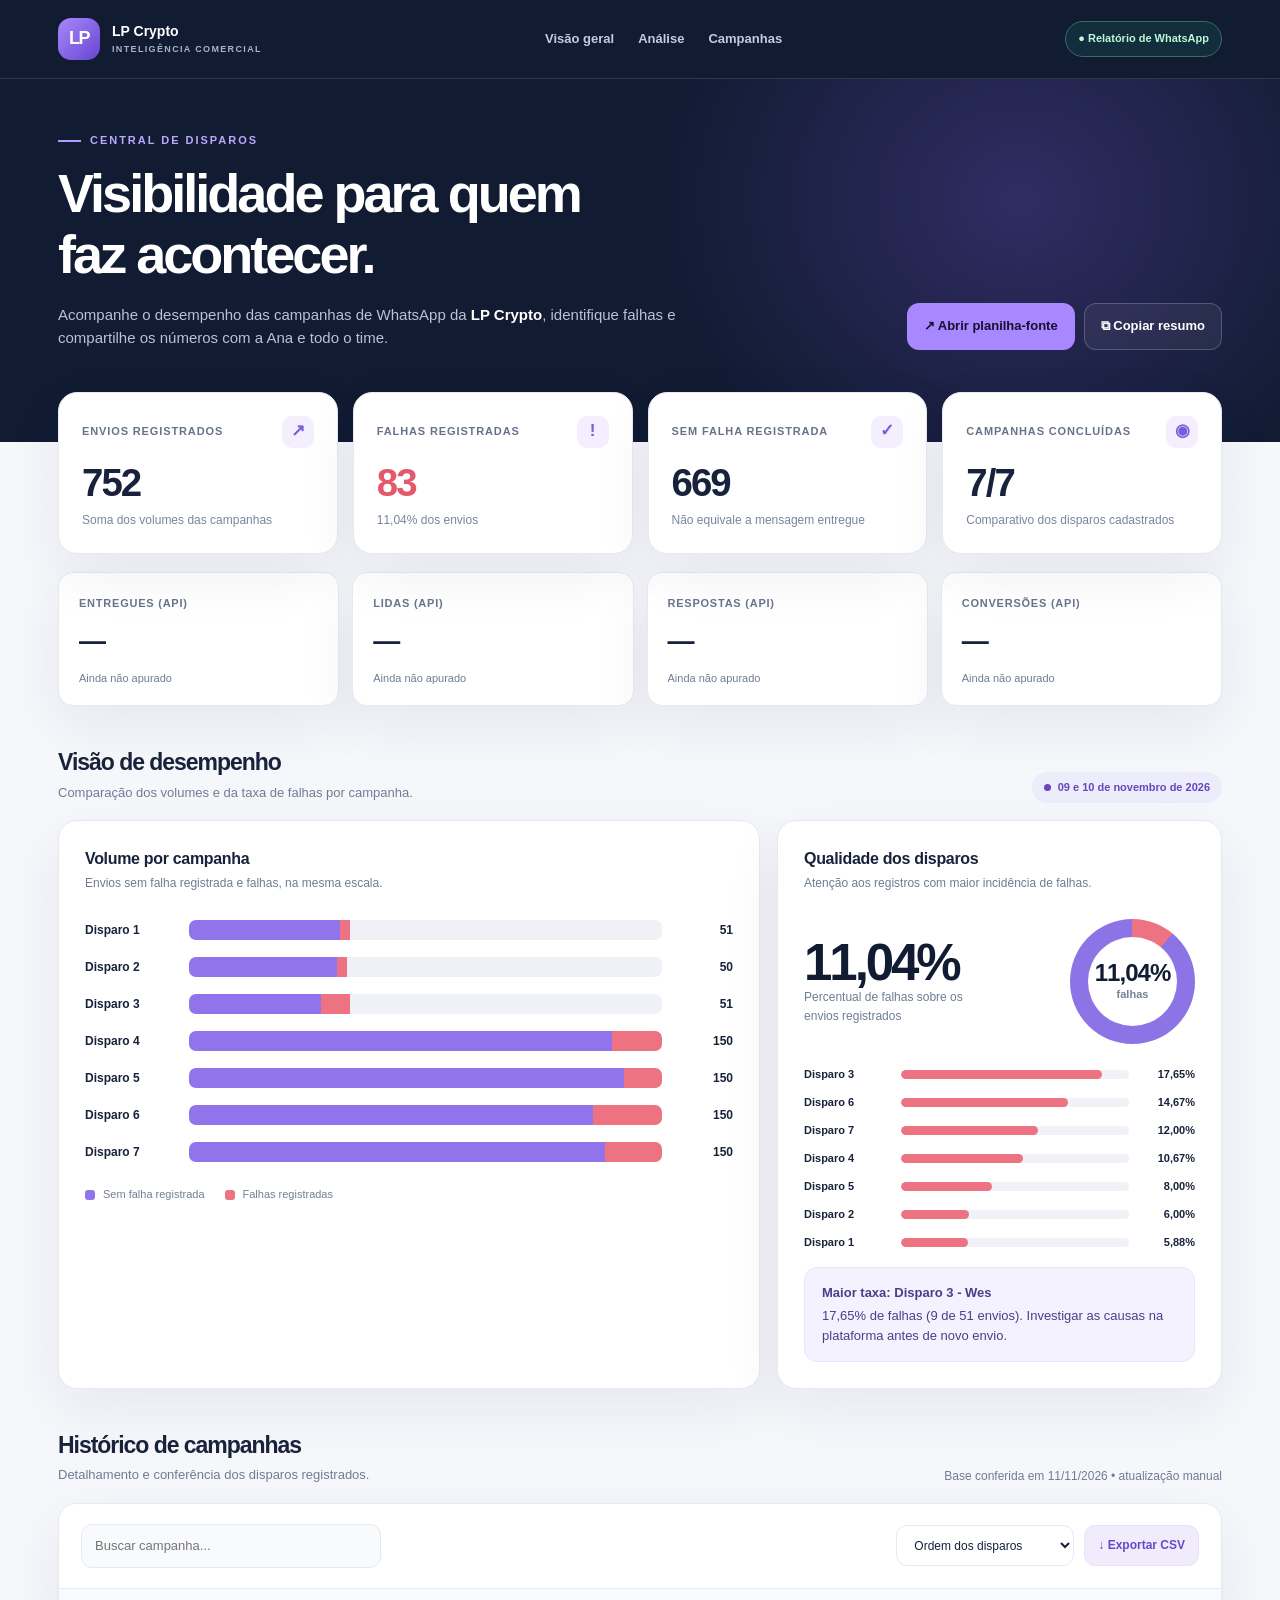
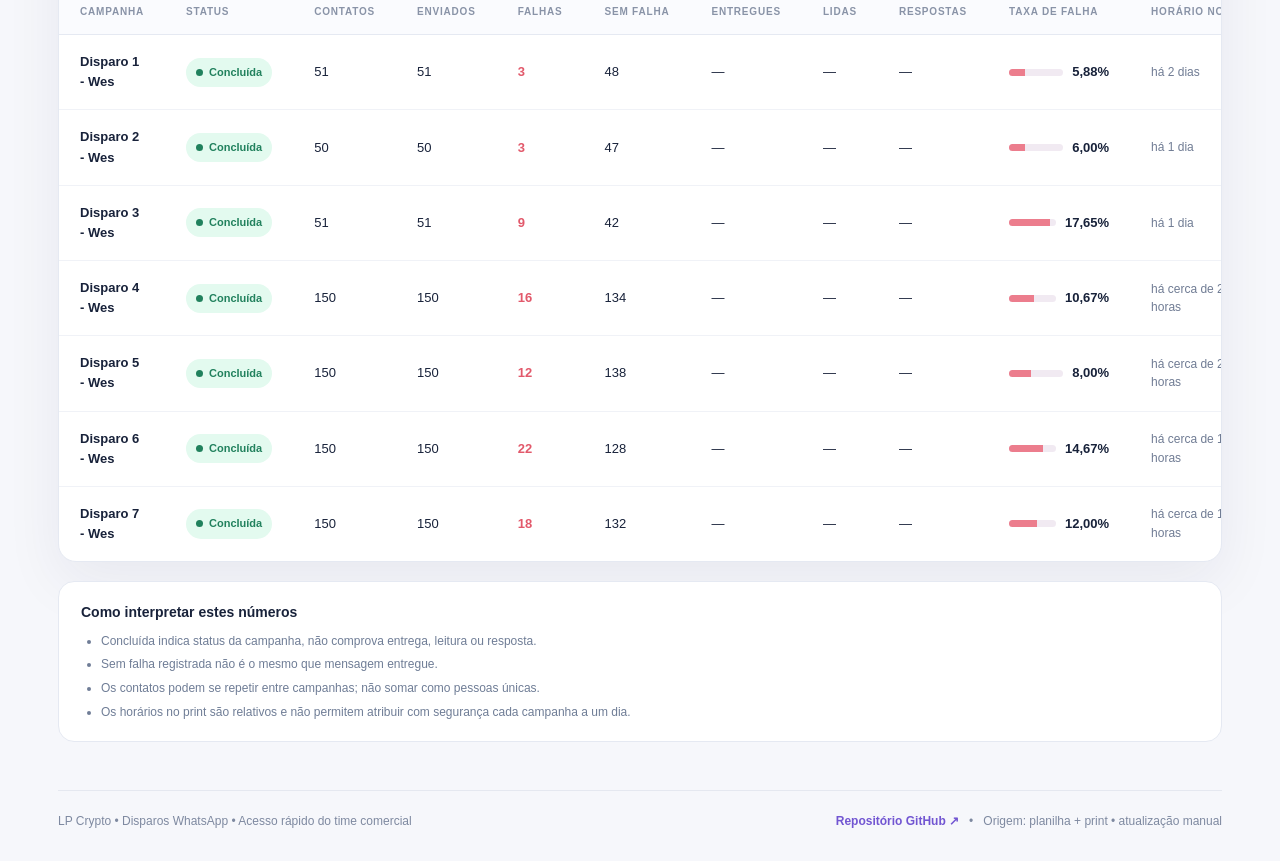
==== index.html @ 5ef6b3d1 "feat: computar métricas adicionais com indicação de cobertura" ====
<!doctype html>
<html lang="pt-BR">
<head>
  <meta charset="utf-8">
  <meta name="viewport" content="width=device-width, initial-scale=1">
  <meta name="theme-color" content="#101a31">
  <meta name="description" content="Painel de disparos WhatsApp da LP Crypto — visão de envios, falhas e qualidade por campanha.">
  <title>Disparos WhatsApp | LP Crypto</title>
  <style>
    :root {
      --navy:#111b32;--navy2:#1a2846;--purple:#7455db;--purple2:#9a81ff;--paper:#f6f7fb;--white:#fff;
      --ink:#18223a;--muted:#707c94;--line:#e5e9f2;--green:#159769;--mint:#e3faef;--red:#e2596b;
      --redbg:#fff0f2;--shadow:0 20px 58px rgba(24,36,77,.065);
    }
    *{box-sizing:border-box}html{scroll-behavior:smooth}body{margin:0;background:var(--paper);font:15px/1.55 Inter,ui-sans-serif,-apple-system,BlinkMacSystemFont,"Segoe UI",sans-serif;color:var(--ink)}
    button,input,select{font:inherit}a{color:inherit;text-decoration:none}button{cursor:pointer}
    .topbar{background:var(--navy);color:#fff;border-bottom:1px solid rgba(255,255,255,.12)}
    .top-inner{max-width:1220px;margin:auto;padding:18px 28px;display:flex;align-items:center;justify-content:space-between;gap:20px}
    .brand{display:flex;align-items:center;gap:12px}.brandmark{display:grid;place-items:center;background:linear-gradient(135deg,#a888fa,#6746d2);color:#fff;font-weight:850;letter-spacing:-.08em;width:42px;height:42px;border-radius:13px;font-size:18px}
    .brandtitle{font-size:14px;font-weight:800;line-height:1.3}.brandsub{display:block;letter-spacing:.15em;color:#a9b2c9;text-transform:uppercase;font-size:9px;font-weight:800;margin-top:4px}
    .topnav{display:flex;gap:24px;align-items:center}.topnav a{color:#c5cbdd;font-size:13px;font-weight:650}.topnav a:hover{color:#fff}
    .taglight{font-weight:750;font-size:11px;color:#bff8d7;padding:8px 12px;border:1px solid #3b6b68;border-radius:999px;background:rgba(29,163,119,.13)}
    .container{max-width:1220px;padding:0 28px;margin:auto}
    .hero{background:var(--navy);color:#fff;position:relative;overflow:hidden;padding:53px 0 92px}
    .hero:before{content:"";position:absolute;top:-220px;right:-120px;width:760px;height:680px;background:radial-gradient(ellipse,rgba(127,90,227,.28),transparent 68%);pointer-events:none}
    .hero-inner{position:relative;display:flex;align-items:end;justify-content:space-between;gap:30px}.eyebrow{display:flex;align-items:center;gap:9px;color:#b9a9ff;letter-spacing:.18em;font-size:11px;font-weight:800;text-transform:uppercase;margin-bottom:14px}
    .eyebrow:before{content:"";width:23px;height:2px;background:#b19bff}h1{margin:0;max-width:720px;font-size:clamp(33px,4.5vw,54px);line-height:1.13;letter-spacing:-.055em;font-weight:850}
    .hero p{color:#b9c2d7;max-width:660px;margin:18px 0 0;font-size:15px}.hero b{color:#fff}
    .hero-actions{display:flex;flex-wrap:wrap;gap:9px;justify-content:flex-end}.primary,.ghost{display:inline-flex;align-items:center;justify-content:center;gap:9px;border-radius:12px;padding:12px 16px;font-weight:750;font-size:13px;border:1px solid transparent;white-space:nowrap}
    .primary{background:#a788ff;color:#160f32}.primary:hover{background:#baa5fc}.ghost{background:rgba(255,255,255,.06);border-color:rgba(255,255,255,.2);color:#fff}.ghost:hover{background:rgba(255,255,255,.13)}
    .overview{margin-top:-50px;position:relative;z-index:2}.kpis{display:grid;grid-template-columns:repeat(4,minmax(0,1fr));gap:15px}
    .kpi{border:1px solid var(--line);background:var(--white);border-radius:19px;padding:23px;box-shadow:var(--shadow);min-height:158px}
    .kpi-top{display:flex;align-items:center;justify-content:space-between;gap:10px}.kpi-label{font-size:11px;letter-spacing:.08em;font-weight:820;text-transform:uppercase;color:#67738a}
    .kpi-symbol{width:32px;height:32px;border-radius:10px;background:#f3efff;color:#785cda;display:grid;place-items:center;font-size:17px;font-weight:800}
    .kpi h2{font-size:clamp(31px,3vw,42px);font-weight:850;letter-spacing:-.05em;line-height:1;margin:16px 0 9px}.kpi p{margin:0;font-size:12px;color:#79859c}.kpi .warn{color:var(--red)}
.delivery-kpis{display:grid;grid-template-columns:repeat(4,minmax(0,1fr));gap:13px;margin-top:18px}
.delivery-card{padding:17px 20px;background:var(--white);border:1px solid var(--line);border-radius:15px;box-shadow:var(--shadow)}
.delivery-card .delivery-label{font-size:11px;font-weight:770;text-transform:uppercase;letter-spacing:.07em;color:#68758d}
.delivery-card strong{font-size:27px;display:block;margin:8px 0 2px;letter-spacing:-.05em;color:var(--ink)}
.delivery-card small{font-size:11px;color:var(--muted)}
    .section-head{display:flex;align-items:end;justify-content:space-between;gap:18px;margin:43px 0 17px}
    .section-head h2{font-size:23px;letter-spacing:-.045em;line-height:1.2;margin:0}.section-head p{color:var(--muted);font-size:13px;margin:6px 0 0}
    .muted{color:var(--muted)}.small{font-size:12px}.pill{display:inline-flex;align-items:center;gap:7px;background:#edecfb;color:#6747bb;border-radius:30px;padding:7px 12px;font-size:11px;font-weight:750;white-space:nowrap}
    .pill .dot,.status .dot{width:7px;height:7px;background:currentColor;border-radius:50%}
    .columns{display:grid;grid-template-columns:1.42fr .9fr;gap:17px}.panel{background:#fff;border:1px solid var(--line);border-radius:19px;box-shadow:var(--shadow);padding:26px;min-width:0}
    .panel h3{margin:0;font-size:16px;letter-spacing:-.02em}.panel-sub{font-size:12px;color:var(--muted);margin-top:3px}
    .bar-list{display:flex;flex-direction:column;gap:17px;margin-top:27px}
    .bar-row{display:grid;grid-template-columns:91px minmax(0,1fr) 58px;align-items:center;gap:13px}
    .bar-name{font-size:12px;font-weight:750}.bar-track{height:20px;background:#f0f1f7;border-radius:7px;overflow:hidden;display:flex}
    .bar-good{background:#9174eb;height:100%}.bar-bad{background:#ed7282;height:100%}
    .bar-value{text-align:right;font-size:12px;font-weight:800;font-variant-numeric:tabular-nums}
    .legend{display:flex;gap:20px;margin-top:24px;flex-wrap:wrap;color:#727f95;font-size:11px}.legend span{display:inline-flex;align-items:center;gap:8px}.legend i{display:block;width:10px;height:10px;border-radius:3px}
    .rate-top{display:flex;justify-content:space-between;gap:16px;align-items:center;margin:26px 0 22px}
    .rate-num{font-size:51px;font-weight:850;letter-spacing:-.06em;line-height:1;color:var(--navy)}.rate-caption{font-size:12px;color:var(--muted);max-width:180px}
    .ring{width:125px;height:125px;border-radius:50%;background:conic-gradient(#ed7282 0% 11.04%,#8d74e6 11.04% 100%);display:grid;place-items:center;flex-shrink:0}
    .ring-hole{display:flex;align-items:center;flex-direction:column;justify-content:center;background:#fff;border-radius:50%;width:89px;height:89px;font-size:11px;color:#748199;font-weight:700}
    .ring-hole strong{font-size:24px;color:var(--navy);letter-spacing:-.04em;line-height:1.1}
    .insight{padding:15px 17px;border-radius:13px;background:#f5f2ff;color:#4c3d88;font-size:13px;border:1px solid #ebe4ff;margin-top:16px}
    .insight strong{display:block;margin-bottom:2px}.insight p{margin:0}
    .panel-title{display:flex;align-items:center;justify-content:space-between;gap:12px}
    .ratebars{margin-top:21px}.ratebar{display:grid;grid-template-columns:86px minmax(0,1fr) 55px;align-items:center;gap:11px;margin-bottom:11px;font-size:11px}
    .ratebar span:first-child{font-weight:700}.ratebar .mini{height:9px;background:#f1f2f7;border-radius:999px;overflow:hidden}.ratebar .mini div{height:100%;border-radius:999px;background:#ed7282}.ratebar strong{text-align:right;font-variant-numeric:tabular-nums}
    .table-card{background:#fff;border:1px solid var(--line);border-radius:18px;overflow:hidden;box-shadow:var(--shadow)}
    .table-tools{display:flex;gap:10px;align-items:center;justify-content:space-between;padding:20px 22px;flex-wrap:wrap}
    .search{border:1px solid var(--line);border-radius:11px;padding:11px 13px;font-size:13px;background:#f9fafc;width:min(100%,300px);outline:none}.search:focus{border-color:#8f77e9;background:#fff}
    select{border:1px solid var(--line);border-radius:11px;padding:11px 34px 11px 13px;color:var(--ink);background:#fff;font-size:12px}
    .btn-small{border-radius:11px;background:#f0ecfc;border:1px solid #e8e1fb;color:#6848c8;padding:10px 13px;font-size:12px;font-weight:760}
    .btn-small:hover{background:#e4dbfa}.table-wrap{overflow-x:auto}table{width:100%;border-collapse:collapse;min-width:1190px}th{text-align:left;background:#fafbfe;border-top:1px solid var(--line);border-bottom:1px solid var(--line);font-size:10px;letter-spacing:.08em;text-transform:uppercase;color:#8993a7;font-weight:800;padding:15px 21px;white-space:nowrap}
    td{padding:17px 21px;border-bottom:1px solid #f0f2f7;font-size:13px;vertical-align:middle}tbody tr:last-child td{border-bottom:0}tbody tr:hover{background:#fcfbff}td strong{font-weight:790}
    .status{display:inline-flex;align-items:center;gap:6px;border-radius:99px;background:var(--mint);color:#21815d;padding:6px 10px;font-size:11px;font-weight:800}.table-bad{color:var(--red);font-weight:800}
    .progress{display:flex;align-items:center;gap:9px;min-width:100px}.progress-track{background:#f1eaf2;border-radius:99px;overflow:hidden;height:7px;flex:1}.progress-bar{height:100%;background:#ec7d8d}
    .note-box{padding:20px 22px;background:#fff;border:1px solid var(--line);border-radius:16px;margin-top:19px}
    .note-box h3{margin:0 0 8px;font-size:14px}.note-box ul{margin:0;padding-left:20px;color:#6f7d96;font-size:12px}.note-box li+li{margin-top:5px}
    footer{margin:48px auto 30px;padding-top:21px;border-top:1px solid #e5e8f0;display:flex;justify-content:space-between;gap:16px;color:#7e89a0;font-size:12px}
    .footer-link{color:#7256d2;font-weight:760}.sr-only{position:absolute;width:1px;height:1px;padding:0;margin:-1px;overflow:hidden;clip:rect(0,0,0,0);white-space:nowrap;border:0}
    .loading{padding:32px;text-align:center;color:#7a879c;font-size:14px}
    .error{padding:18px;background:#fff1f1;color:#a2303c;border-radius:12px;border:1px solid #f0c7cd}
    @media(max-width:980px){.delivery-kpis{grid-template-columns:repeat(2,minmax(0,1fr))}.hero-inner{align-items:start;flex-direction:column}.hero-actions{justify-content:start}.columns{grid-template-columns:1fr}.kpis{grid-template-columns:repeat(2,minmax(0,1fr))}.topnav{display:none}}
    @media(max-width:590px){.delivery-card{padding:14px}.delivery-card strong{font-size:24px}.delivery-kpis{gap:9px}.container{padding:0 17px}.top-inner{padding:14px 17px}.hero{padding:40px 0 87px}.hero p{font-size:13px}.kpis{gap:10px}.kpi{padding:17px;min-height:139px}.kpi h2{font-size:34px}.kpi-label{font-size:10px}.panel{padding:18px}.section-head{align-items:start;flex-direction:column}.rate-top{align-items:start}.ring{width:100px;height:100px}.ring-hole{height:72px;width:72px}.ring-hole strong{font-size:19px}.rate-num{font-size:42px}.bar-row{grid-template-columns:77px minmax(0,1fr) 44px;gap:8px}.bar-name{font-size:11px}.table-tools{align-items:stretch}.search{width:100%}footer{flex-direction:column}.hero-actions .primary,.hero-actions .ghost{width:100%}}
    @media print{body{background:#fff}.topbar,.hero-actions,.table-tools,footer{display:none}.hero{padding:20px 0 70px}.kpi,.panel,.table-card{box-shadow:none}.columns{grid-template-columns:1fr 1fr}section{break-inside:avoid}}
  </style>
</head>
<body>
  <header class="topbar">
    <div class="top-inner">
      <div class="brand" aria-label="LP Crypto"><div class="brandmark">LP</div><div class="brandtitle">LP Crypto <span class="brandsub">Inteligência comercial</span></div></div>
      <nav class="topnav" aria-label="Navegação principal"><a href="#visao-geral">Visão geral</a><a href="#analise">Análise</a><a href="#campanhas">Campanhas</a></nav>
      <span class="taglight">● Relatório de WhatsApp</span>
    </div>
  </header>

  <section class="hero" id="visao-geral">
    <div class="container hero-inner">
      <div><div class="eyebrow">Central de disparos</div>
        <h1>Visibilidade para quem<br>faz acontecer.</h1>
        <p>Acompanhe o desempenho das campanhas de WhatsApp da <b>LP Crypto</b>, identifique falhas e compartilhe os números com a Ana e todo o time.</p>
      </div>
      <div class="hero-actions">
        <a id="sheetLink" class="primary" href="https://docs.google.com/spreadsheets/d/1CPgLkw8jXIT_L9dATUU4gqsjl1vN3V0ANa7zfYQzs3k/edit" target="_blank" rel="noopener noreferrer">↗ Abrir planilha-fonte</a>
        <button id="copyButton" class="ghost" type="button">⧉ Copiar resumo</button>
      </div>
    </div>
  </section>

  <main class="container">
    <div class="overview">
      <div class="kpis" aria-label="Indicadores principais">
        <article class="kpi"><div class="kpi-top"><span class="kpi-label">Envios registrados</span><span class="kpi-symbol">↗</span></div><h2 id="kpiSent">—</h2><p>Soma dos volumes das campanhas</p></article>
        <article class="kpi"><div class="kpi-top"><span class="kpi-label">Falhas registradas</span><span class="kpi-symbol">!</span></div><h2 class="warn" id="kpiFail">—</h2><p id="kpiFailRate">Taxa de falha em apuração</p></article>
        <article class="kpi"><div class="kpi-top"><span class="kpi-label">Sem falha registrada</span><span class="kpi-symbol">✓</span></div><h2 id="kpiNoFail">—</h2><p>Não equivale a mensagem entregue</p></article>
        <article class="kpi"><div class="kpi-top"><span class="kpi-label">Campanhas concluídas</span><span class="kpi-symbol">◉</span></div><h2 id="kpiCampaigns">—</h2><p>Comparativo dos disparos cadastrados</p></article>
      </div>
    </div>

<section class="delivery-kpis" aria-label="Métricas oficiais de entrega e conversão">
<div class="delivery-card"><span class="delivery-label">Entregues (API)</span><strong id="kpiDelivered">—</strong><small id="kpiDeliveredCoverage">Aguardando métricas</small></div>
<div class="delivery-card"><span class="delivery-label">Lidas (API)</span><strong id="kpiRead">—</strong><small id="kpiReadCoverage">Aguardando métricas</small></div>
<div class="delivery-card"><span class="delivery-label">Respostas (API)</span><strong id="kpiReplied">—</strong><small id="kpiRepliedCoverage">Aguardando métricas</small></div>
<div class="delivery-card"><span class="delivery-label">Conversões (API)</span><strong id="kpiConversions">—</strong><small id="kpiConversionsCoverage">Aguardando métricas</small></div>
</section>
    <div class="section-head" id="analise">
      <div><h2>Visão de desempenho</h2><p>Comparação dos volumes e da taxa de falhas por campanha.</p></div>
      <span class="pill"><span class="dot"></span><span id="periodBadge">Período carregando</span></span>
    </div>
    <div class="columns">
      <section class="panel" aria-label="Volume por campanha">
        <h3>Volume por campanha</h3>
        <div class="panel-sub">Envios sem falha registrada e falhas, na mesma escala.</div>
        <div class="bar-list" id="volumeBars"><div class="loading">Carregando dados…</div></div>
        <div class="legend"><span><i style="background:#9174eb"></i> Sem falha registrada</span><span><i style="background:#ed7282"></i> Falhas registradas</span></div>
      </section>
      <section class="panel" aria-label="Qualidade dos disparos">
        <h3>Qualidade dos disparos</h3>
        <div class="panel-sub">Atenção aos registros com maior incidência de falhas.</div>
        <div class="rate-top">
          <div><div class="rate-num" id="rateNumber">—</div><div class="rate-caption">Percentual de falhas sobre os envios registrados</div></div>
          <div class="ring" id="ring"><div class="ring-hole"><strong id="ringPercent">—</strong><span>falhas</span></div></div>
        </div>
        <div class="ratebars" id="rateBars"></div>
        <div class="insight"><strong id="insightTitle">Análise em carregamento</strong><p id="insightText">Verificando desempenho das campanhas.</p></div>
      </section>
    </div>

    <div class="section-head" id="campanhas">
      <div><h2>Histórico de campanhas</h2><p>Detalhamento e conferência dos disparos registrados.</p></div>
      <span class="small muted" id="updateLabel">Atualização: —</span>
    </div>
    <section class="table-card" aria-label="Histórico de disparos">
      <div class="table-tools">
        <label for="search" class="sr-only">Buscar campanhas</label>
        <input id="search" class="search" type="search" placeholder="Buscar campanha..." autocomplete="off">
        <div style="display:flex;gap:10px;flex-wrap:wrap">
          <label for="sort" class="sr-only">Ordenar campanhas</label>
          <select id="sort" aria-label="Ordenação">
            <option value="order">Ordem dos disparos</option><option value="rate">Maior taxa de falha</option><option value="fail">Mais falhas</option><option value="sent">Mais envios</option>
          </select>
          <button class="btn-small" id="exportCsv" type="button">↓ Exportar CSV</button>
        </div>
      </div>
      <div class="table-wrap">
        <table>
          <thead><tr><th>Campanha</th><th>Status</th><th>Contatos</th><th>Enviados</th><th>Falhas</th><th>Sem falha</th><th>Entregues</th><th>Lidas</th><th>Respostas</th><th>Taxa de falha</th><th>Horário no print</th></tr></thead>
          <tbody id="campaignRows"><tr><td colspan="11" class="loading">Carregando campanhas…</td></tr></tbody>
        </table>
      </div>
    </section>

    <aside class="note-box" aria-label="Notas de interpretação">
      <h3>Como interpretar estes números</h3>
      <ul id="caveats">
        <li>“Campanha concluída” não significa necessariamente mensagem entregue.</li>
        <li>“Sem falha registrada” não significa necessariamente entregue ou lida.</li>
        <li>O total de contatos é somatório de campanhas e pode incluir repetição de pessoas.</li>
      </ul>
    </aside>
    <footer>
      <span>LP Crypto • Disparos WhatsApp • Acesso rápido do time comercial</span>
      <span><a class="footer-link" href="https://github.com/yWez/DisparoWpp" target="_blank" rel="noopener noreferrer">Repositório GitHub ↗</a> &nbsp; • &nbsp; <span id="footerSource">Dados agregados; atualização manual</span></span>
    </footer>
  </main>

  <script>
    (function () {
      "use strict";
      var campaigns = [];
      var meta = {};
      var br = new Intl.NumberFormat("pt-BR");
      var pc = function (x) { return (Number(x || 0) * 100).toLocaleString("pt-BR",{minimumFractionDigits:2,maximumFractionDigits:2}) + "%"; };
      var $ = function (id) { return document.getElementById(id); };
      var el = function (tag, cls, value) {
        var node = document.createElement(tag);
        if (cls) node.className = cls;
        if (value !== undefined) node.textContent = value;
        return node;
      };
      function totals() {
        return campaigns.reduce(function (a, c) {
          a.sent += c.sent;
          a.failures += c.failures;
          a.contacts += c.contacts;
          a.finished += c.status.toLowerCase().indexOf("conclu") >= 0 ? 1 : 0;
          return a;
        },{sent:0,failures:0,contacts:0,finished:0});
      }
      function drawKPIs() {
        var t=totals(),rate=t.sent?t.failures/t.sent:0;
        $("kpiSent").textContent=br.format(t.sent);
        $("kpiFail").textContent=br.format(t.failures);
        $("kpiFailRate").textContent=pc(rate)+" dos envios";
        $("kpiNoFail").textContent=br.format(t.sent-t.failures);
        $("kpiCampaigns").textContent=t.finished+"/"+campaigns.length;
        ["delivered","read","replied","conversions"].forEach(function(key){
          var known=campaigns.filter(function(c){return c[key] !== null && c[key] !== undefined && c[key] !== "";});
          var name=key.charAt(0).toUpperCase()+key.slice(1);
          $("kpi"+name).textContent=known.length?br.format(known.reduce(function(a,c){return a+Number(c[key]);},0)):"—";
          $("kpi"+name+"Coverage").textContent=known.length===0?"Ainda não apurado":(known.length===campaigns.length?"Todas as campanhas":"Parcial: "+known.length+"/"+campaigns.length+" campanhas");
        });
        $("rateNumber").textContent=pc(rate);
        $("ringPercent").textContent=pc(rate);
        $("ring").style.background="conic-gradient(#ed7282 0% "+(rate*100)+"%, #8d74e6 "+(rate*100)+"% 100%)";
        $("periodBadge").textContent=meta.periodLabel||"Período não definido";
        $("updateLabel").textContent="Base conferida em "+(meta.snapshotDate?meta.snapshotDate.split("-").reverse().join("/"):"data não informada")+" • atualização manual";
        $("footerSource").textContent="Origem: planilha + print • atualização manual";
        if(meta.spreadsheetUrl) $("sheetLink").href=meta.spreadsheetUrl;
        var worst=campaigns.slice().sort(function(a,b){return (b.failures/b.sent)-(a.failures/a.sent);})[0];
        if(worst){
          $("insightTitle").textContent="Maior taxa: "+worst.name;
          $("insightText").textContent=pc(worst.failures/worst.sent)+" de falhas ("+worst.failures+" de "+worst.sent+" envios). Investigar as causas na plataforma antes de novo envio.";
        }
        var notes=$("caveats"); notes.replaceChildren();
        (meta.caveats||[]).forEach(function(note){notes.appendChild(el("li","",note));});
      }
      function drawVolume() {
        var wrap=$("volumeBars");wrap.replaceChildren();
        var max=Math.max.apply(null,campaigns.map(function(c){return c.sent;}))||1;
        campaigns.forEach(function(c){
          var row=el("div","bar-row");
          row.appendChild(el("span","bar-name",c.name.replace(" - Wes","")));
          var track=el("div","bar-track");
          var width=100*c.sent/max;
          var good=el("div","bar-good"),bad=el("div","bar-bad");
          good.style.width=(width*((c.sent-c.failures)/c.sent))+"%";
          bad.style.width=(width*c.failures/c.sent)+"%";
          good.setAttribute("aria-label",(c.sent-c.failures)+" sem falha registrada");
          bad.setAttribute("aria-label",c.failures+" falhas");
          track.appendChild(good);track.appendChild(bad);row.appendChild(track);
          row.appendChild(el("span","bar-value",br.format(c.sent)));
          wrap.appendChild(row);
        });
        var rates=$("rateBars");rates.replaceChildren();
        campaigns.slice().sort(function(a,b){return (b.failures/b.sent)-(a.failures/a.sent);}).forEach(function(c){
          var row=el("div","ratebar");
          row.appendChild(el("span","",c.name.replace(" - Wes","")));
          var mini=el("div","mini"),bar=el("div");
          bar.style.width=Math.min(100,100*c.failures/c.sent/0.20)+"%";
          mini.appendChild(bar);row.appendChild(mini);
          row.appendChild(el("strong","",pc(c.failures/c.sent)));
          rates.appendChild(row);
        });
      }
      function drawTable() {
        var filter=$("search").value.toLocaleLowerCase("pt-BR"),order=$("sort").value;
        var a=campaigns.filter(function(c){return (c.name+" "+c.status+" "+c.timeLabel).toLocaleLowerCase("pt-BR").indexOf(filter)>=0;});
        if(order==="rate")a.sort(function(x,y){return y.failures/y.sent-x.failures/x.sent;});
        if(order==="fail")a.sort(function(x,y){return y.failures-x.failures;});
        if(order==="sent")a.sort(function(x,y){return y.sent-x.sent;});
        var tbody=$("campaignRows");tbody.replaceChildren();
        if(!a.length){var empty=el("td","loading","Nenhuma campanha encontrada.");empty.colSpan=11;var er=el("tr");er.appendChild(empty);tbody.appendChild(er);return;}
        a.forEach(function(c){
          var tr=el("tr"),stat=el("span","status"),dot=el("span","dot");
          stat.appendChild(dot);stat.appendChild(document.createTextNode(c.status));
          var tdc=el("td");tdc.appendChild(el("strong","",c.name));tr.appendChild(tdc);
          var tdstatus=el("td");tdstatus.appendChild(stat);tr.appendChild(tdstatus);
          tr.appendChild(el("td","",br.format(c.contacts)));
          tr.appendChild(el("td","",br.format(c.sent)));
          tr.appendChild(el("td","table-bad",br.format(c.failures)));
          tr.appendChild(el("td","",br.format(c.sent-c.failures)));
          ["delivered","read","replied"].forEach(function(key){
            tr.appendChild(el("td","",c[key]===null||c[key]===undefined?"—":br.format(Number(c[key]))));
          });
          var pcell=el("td"),pr=el("div","progress"),ptr=el("div","progress-track"),pbar=el("div","progress-bar");
          pbar.style.width=Math.min(100,100*c.failures/c.sent/0.20)+"%";
          ptr.appendChild(pbar);pr.appendChild(ptr);pr.appendChild(el("strong","",pc(c.failures/c.sent)));pcell.appendChild(pr);tr.appendChild(pcell);
          tr.appendChild(el("td","muted small",c.timeLabel));
          tbody.appendChild(tr);
        });
      }
      function safeCsv(x) {return '"'+String(x==null?"":x).replace(/"/g,'""')+'"';}
      function exportCsv() {
        var header=["Campanha","Contatos","Enviados","Falhas","Sem falha registrada","Taxa falha (%)","Status","Tempo no print"];
        var lines=[header].concat(campaigns.map(function(c){return[c.name,c.contacts,c.sent,c.failures,c.sent-c.failures,(100*c.failures/c.sent).toFixed(2),c.status,c.timeLabel];}));
        var csv="\uFEFF"+lines.map(function(row){return row.map(safeCsv).join(";");}).join("\r\n");
        var file=new Blob([csv],{type:"text/csv;charset=utf-8"}),url=URL.createObjectURL(file),link=document.createElement("a");
        link.href=url;link.download="lpcrypto_disparos_2026-11-09_10.csv";document.body.appendChild(link);link.click();link.remove();setTimeout(function(){URL.revokeObjectURL(url);},1000);
      }
      function copySummary() {
        var t=totals();
        var msg="LP CRYPTO | DISPAROS WHATSAPP\nPeríodo: "+(meta.periodLabel||"Não definido")+"\n"+
          "Campanhas concluídas: "+t.finished+"/"+campaigns.length+"\n"+
          "Envios registrados: "+t.sent+"\nFalhas: "+t.failures+" ("+pc(t.sent?t.failures/t.sent:0)+")\n"+
          "Sem falha registrada: "+(t.sent-t.failures)+"\n"+
          "Observação: sem falha não comprova entrega; contatos podem se repetir entre campanhas.";
        if(navigator.clipboard && navigator.clipboard.writeText){
          navigator.clipboard.writeText(msg).then(function(){
            var b=$("copyButton");b.textContent="✓ Resumo copiado";setTimeout(function(){b.textContent="⧉ Copiar resumo";},2500);
          }).catch(function(){window.prompt("Copie o resumo:",msg);});
        }else{window.prompt("Copie o resumo:",msg);}
      }
      function load(){
        fetch("./data/disparos.json",{cache:"no-store"})
          .then(function(r){if(!r.ok)throw Error("HTTP "+r.status);return r.json();})
          .then(function(data){
            if(!data || !Array.isArray(data.campaigns))throw Error("Arquivo de dados inválido");
            meta=data.meta||{};
            campaigns=data.campaigns.map(function(x){
              return Object.assign({},x,{sent:Number(x.sent)||0,contacts:Number(x.contacts)||0,failures:Number(x.failures)||0});
            }).filter(function(x){return x.sent>0&&x.failures>=0&&x.failures<=x.sent;});
            drawKPIs();drawVolume();drawTable();
          })
          .catch(function(err){
            $("volumeBars").replaceChildren(el("div","error","Não foi possível carregar os dados: "+err.message+". Verifique o arquivo data/disparos.json no repositório."));
            $("campaignRows").innerHTML='<tr><td colspan="8" class="loading">Dados indisponíveis.</td></tr>';
            $("insightTitle").textContent="Dados indisponíveis";
            $("insightText").textContent="Confira a publicação da página e o arquivo JSON.";
          });
      }
      $("search").addEventListener("input",drawTable);
      $("sort").addEventListener("change",drawTable);
      $("exportCsv").addEventListener("click",exportCsv);
      $("copyButton").addEventListener("click",copySummary);
      load();
    }());
  </script>
</body>
</html>
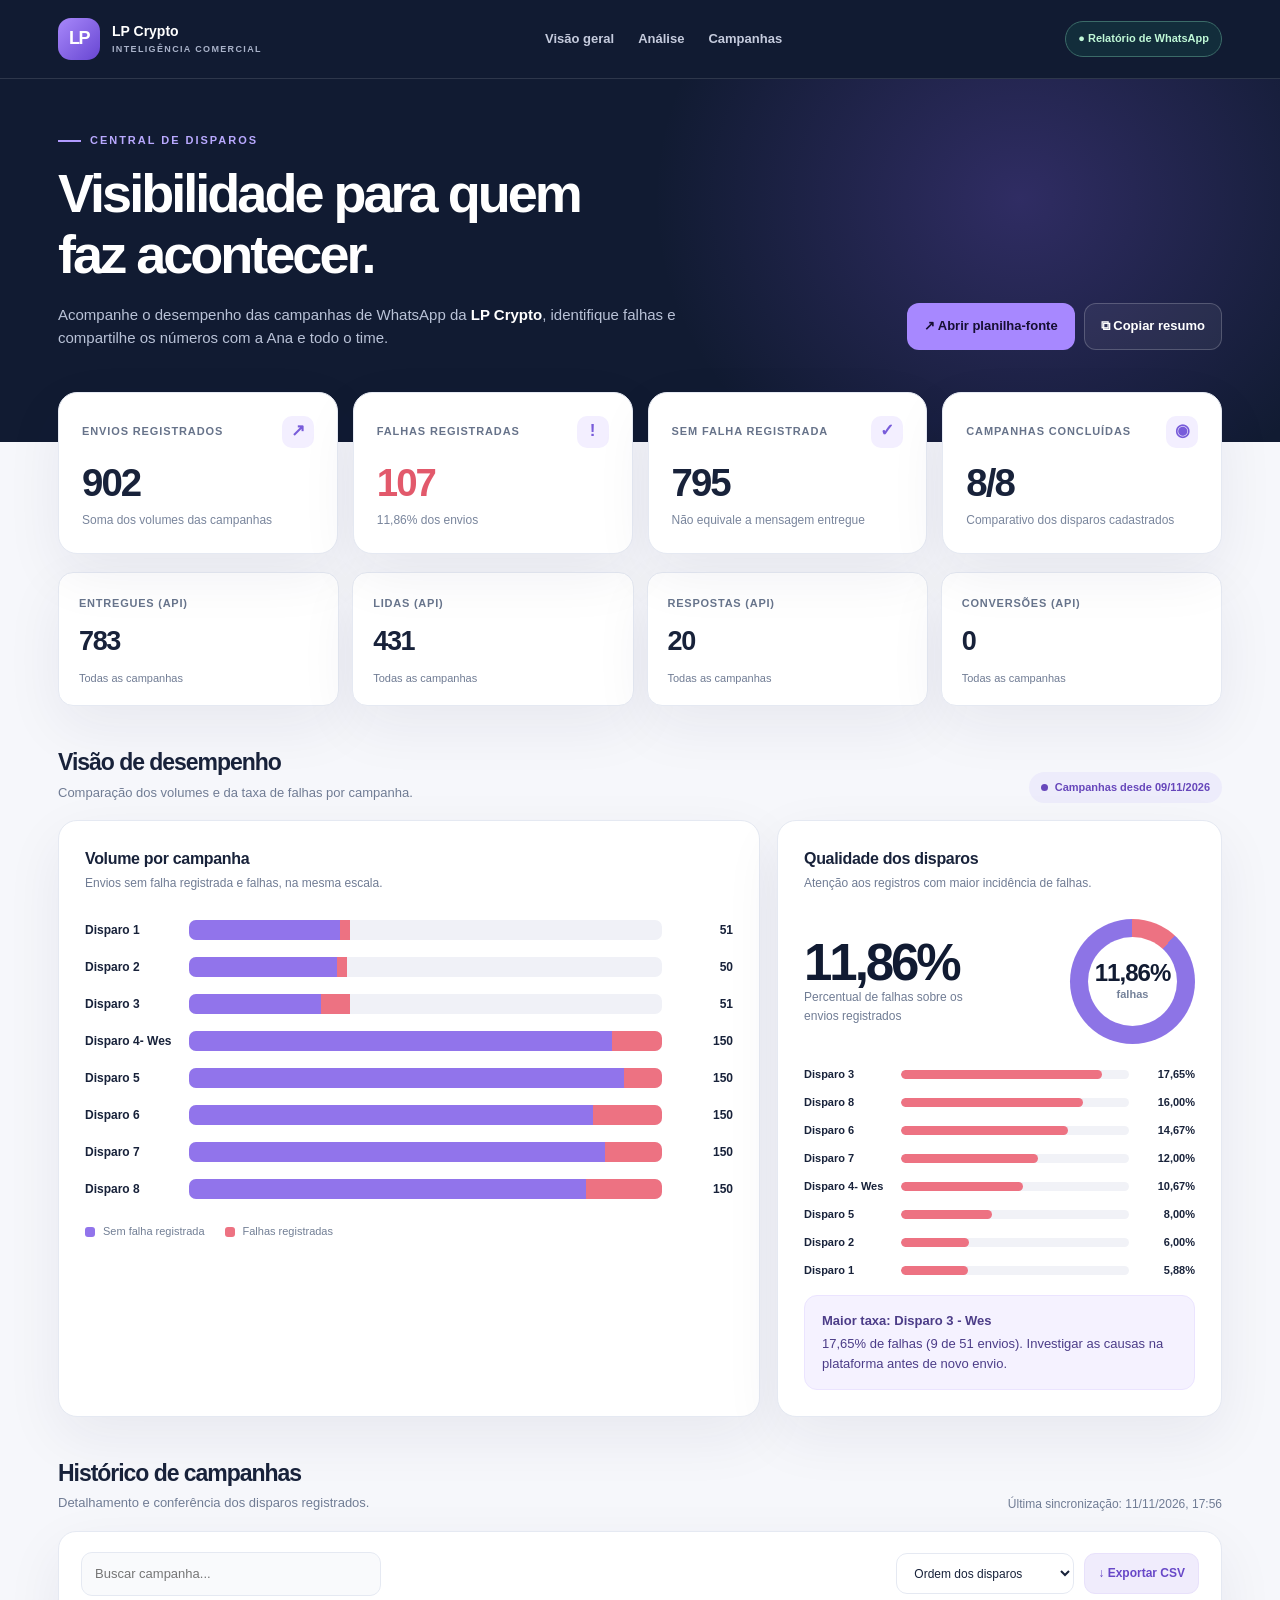
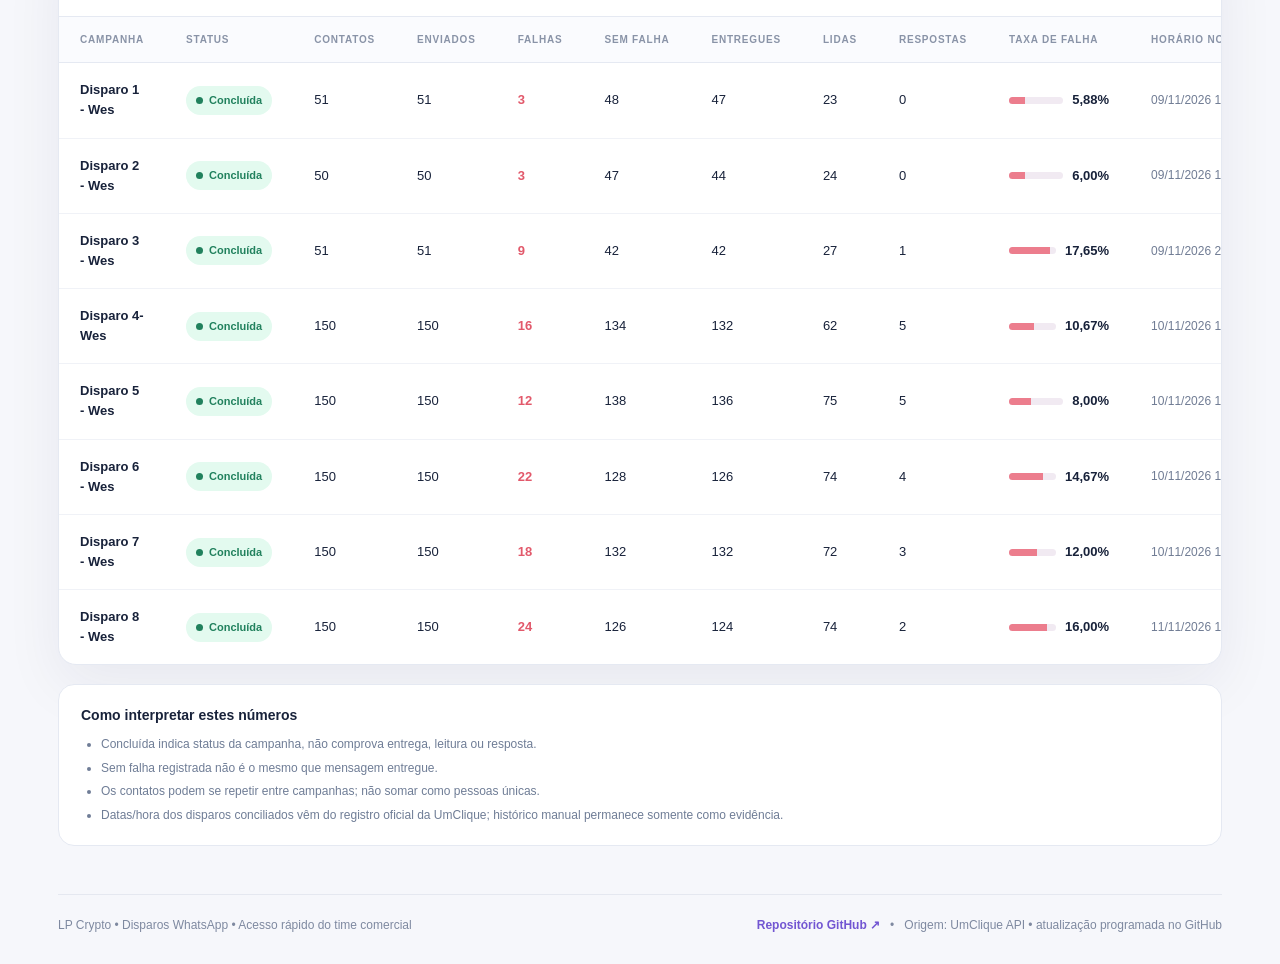
==== commit c567c601: "ui: exibir horário real da última sincronização UmClique no dashboard" ====
--- a/index.html
+++ b/index.html
@@ -219,8 +219,16 @@
         $("ringPercent").textContent=pc(rate);
         $("ring").style.background="conic-gradient(#ed7282 0% "+(rate*100)+"%, #8d74e6 "+(rate*100)+"% 100%)";
         $("periodBadge").textContent=meta.periodLabel||"Período não definido";
-        $("updateLabel").textContent="Base conferida em "+(meta.snapshotDate?meta.snapshotDate.split("-").reverse().join("/"):"data não informada")+" • atualização manual";
-        $("footerSource").textContent="Origem: planilha + print • atualização manual";
+        var latestSync=meta.lastSyncedAt?new Date(meta.lastSyncedAt):null;
+        if(latestSync && !Number.isNaN(latestSync.getTime())){
+          $("updateLabel").textContent="Última sincronização: "+new Intl.DateTimeFormat("pt-BR",{
+            dateStyle:"short",timeStyle:"short",timeZone:"America/Fortaleza"
+          }).format(latestSync);
+          $("footerSource").textContent="Origem: UmClique API • atualização programada no GitHub";
+        }else{
+          $("updateLabel").textContent="Base conferida em "+(meta.snapshotDate?meta.snapshotDate.split("-").reverse().join("/"):"data não informada")+" • histórico manual";
+          $("footerSource").textContent="Origem: conferência manual • sincronização pendente";
+        }
         if(meta.spreadsheetUrl) $("sheetLink").href=meta.spreadsheetUrl;
         var worst=campaigns.slice().sort(function(a,b){return (b.failures/b.sent)-(a.failures/a.sent);})[0];
         if(worst){
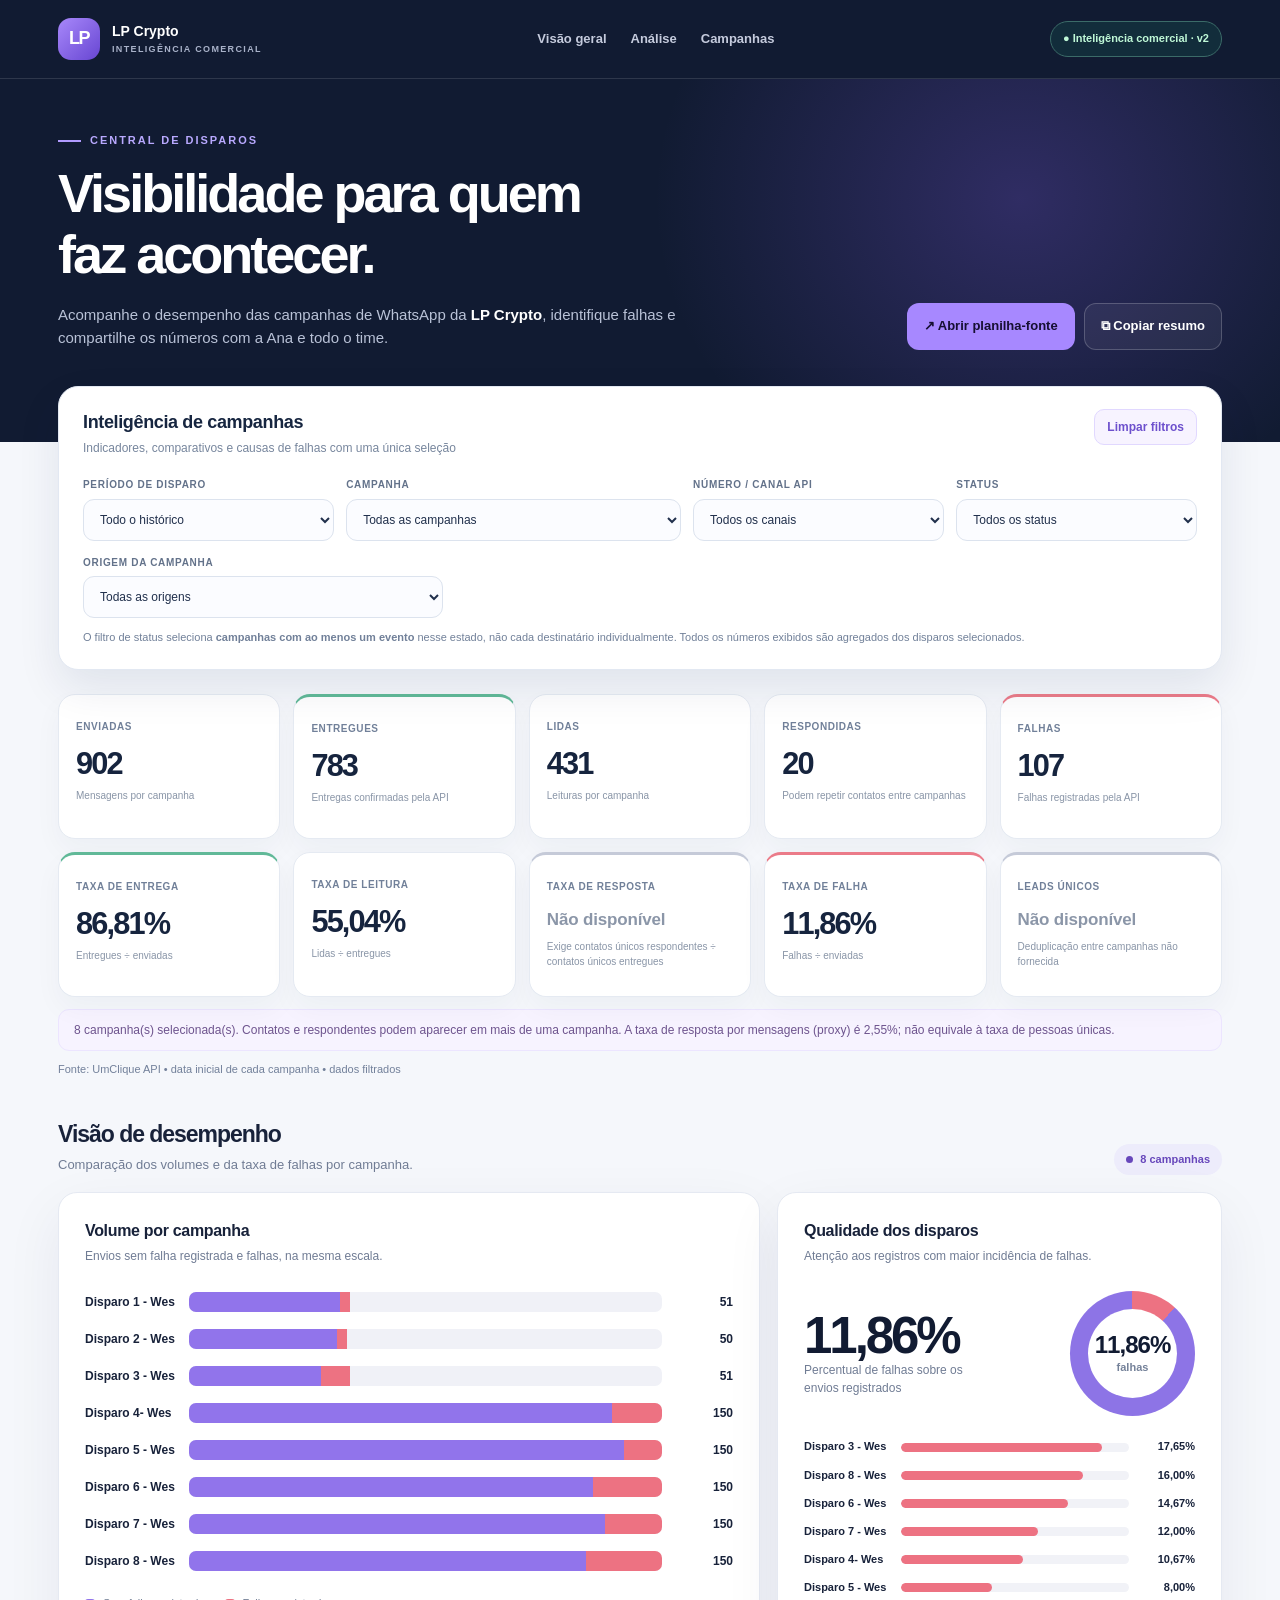
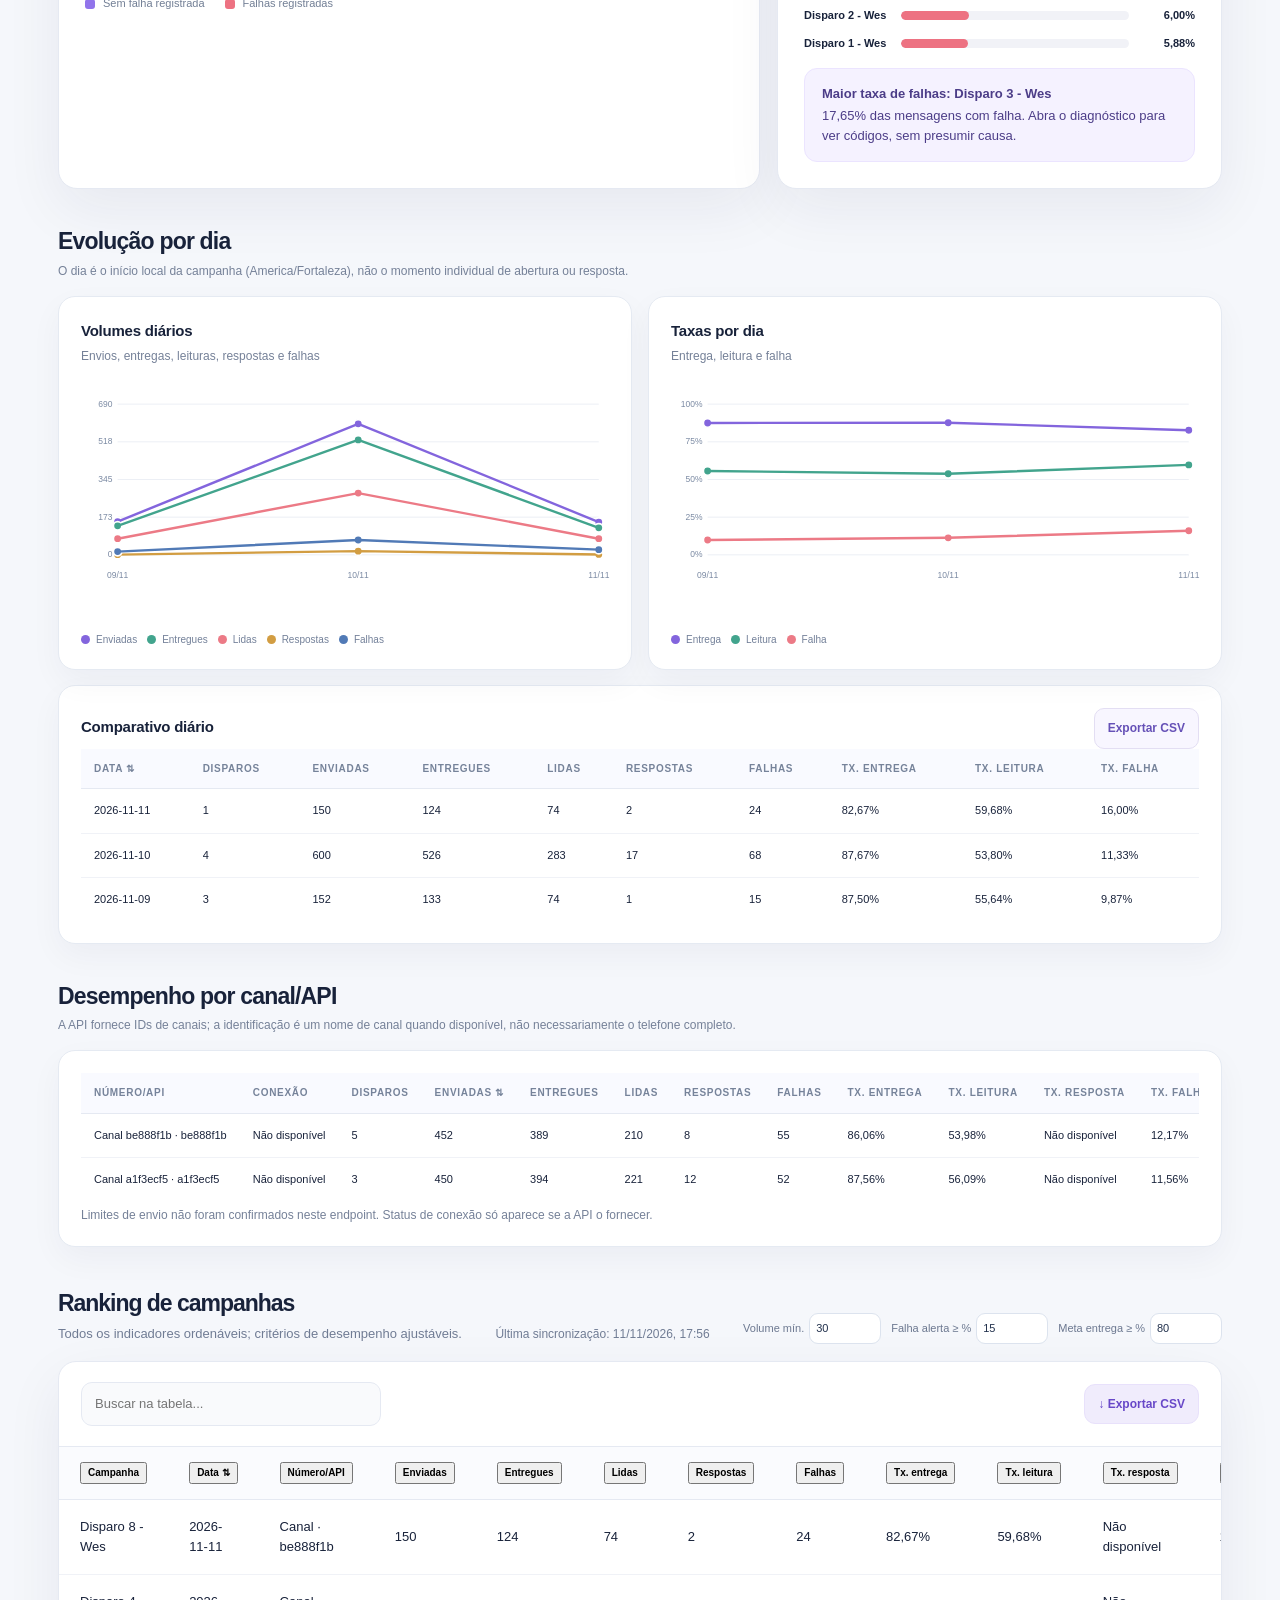
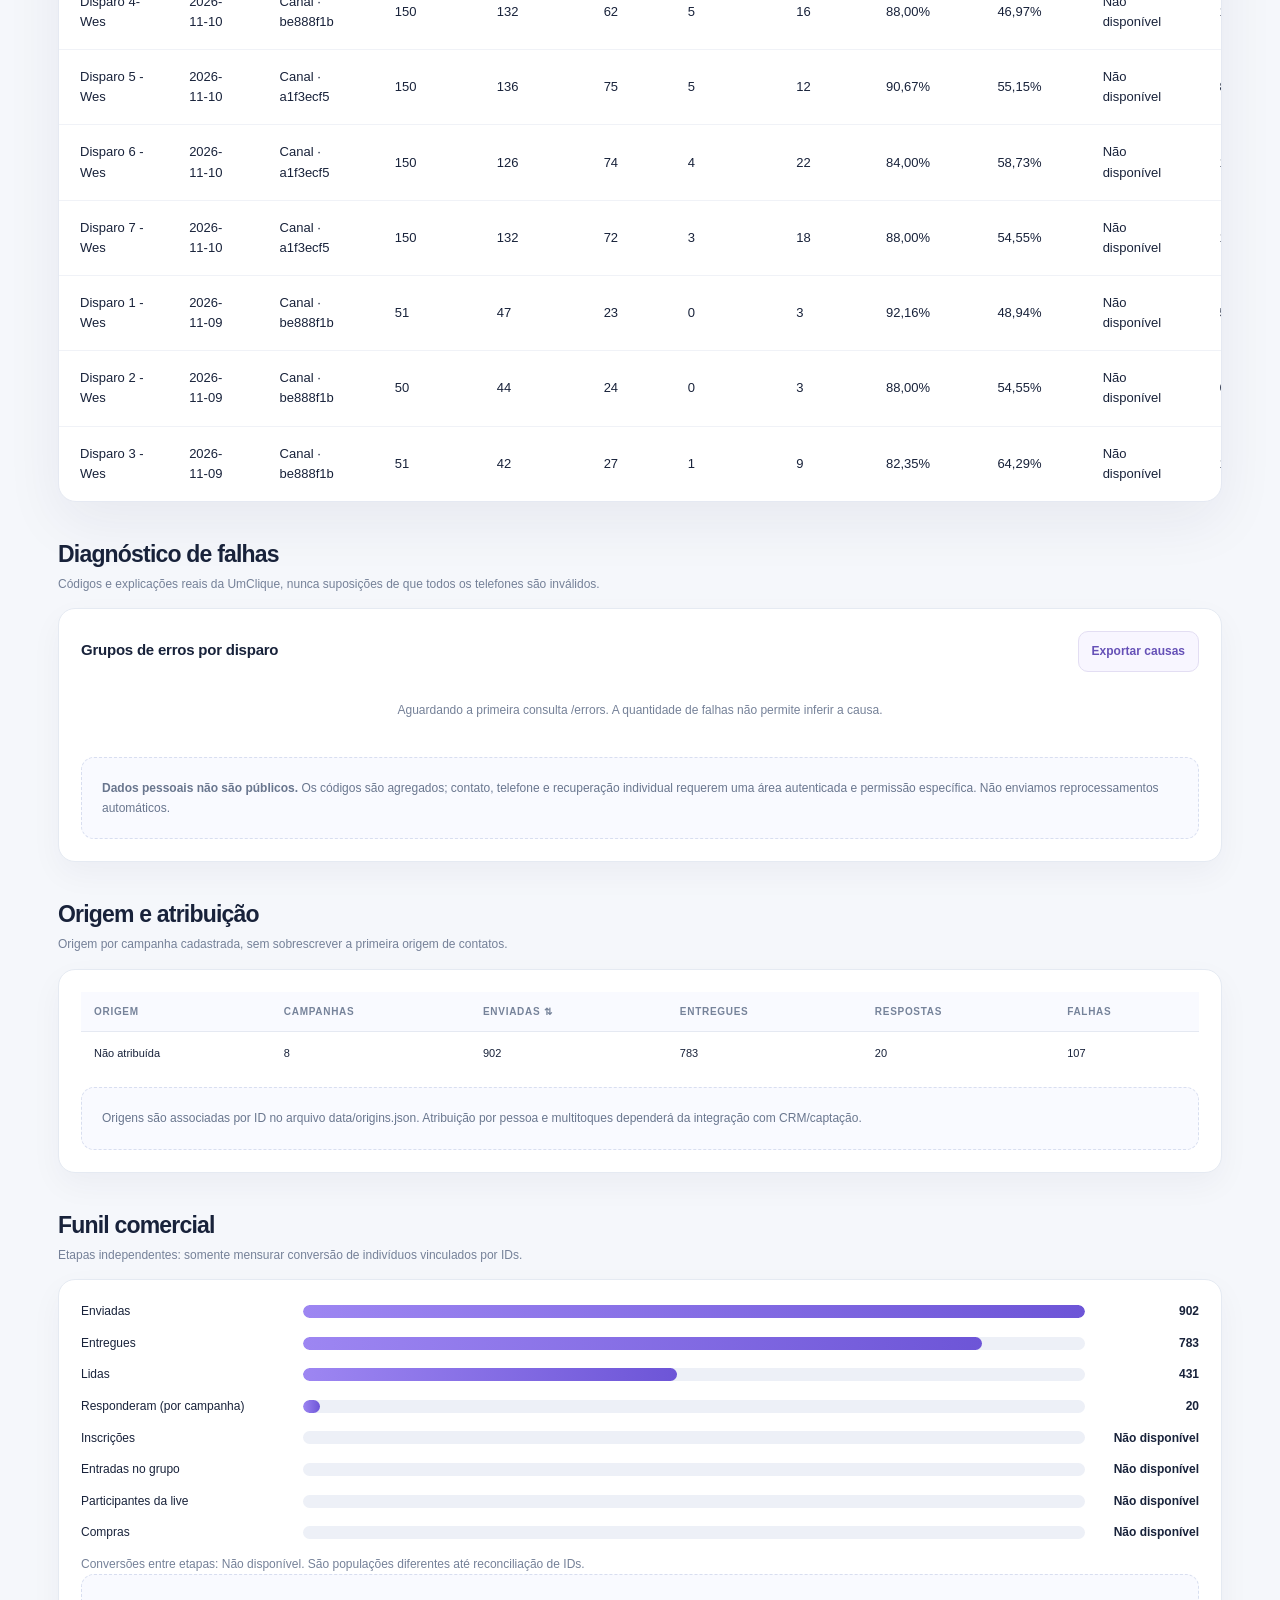
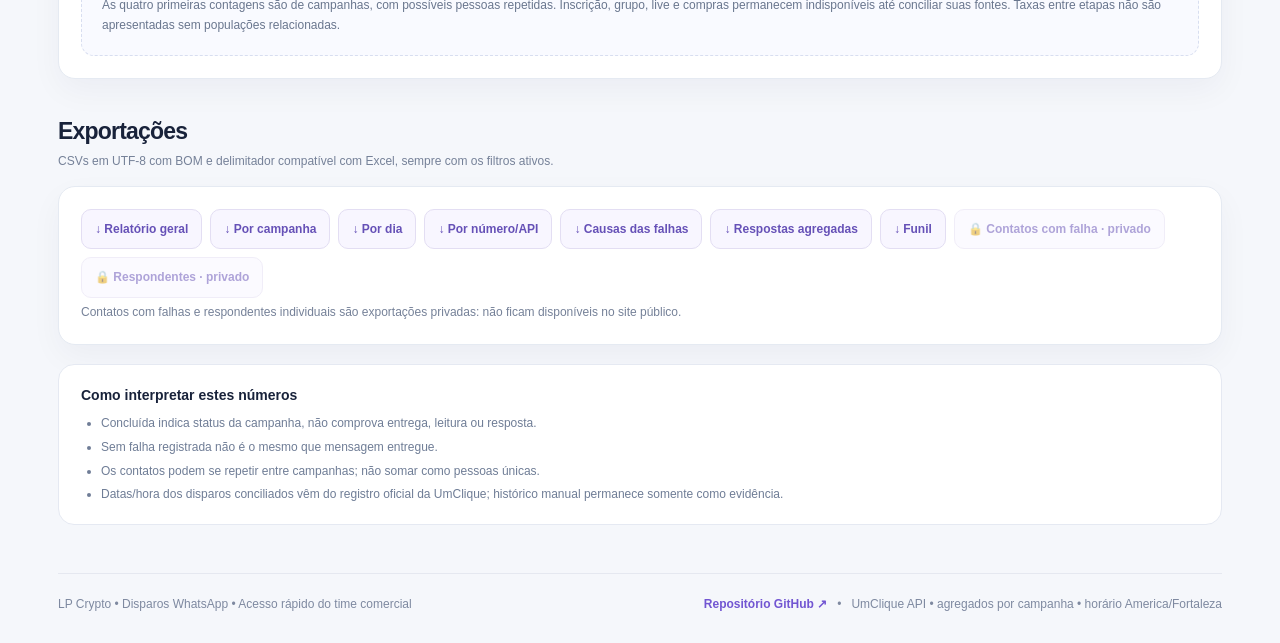
==== commit 6a82a49d: "feat: integrar novo painel no HTML existente preservando layout e integrações" ====
--- a/index.html
+++ b/index.html
@@ -79,13 +79,14 @@
     @media(max-width:590px){.delivery-card{padding:14px}.delivery-card strong{font-size:24px}.delivery-kpis{gap:9px}.container{padding:0 17px}.top-inner{padding:14px 17px}.hero{padding:40px 0 87px}.hero p{font-size:13px}.kpis{gap:10px}.kpi{padding:17px;min-height:139px}.kpi h2{font-size:34px}.kpi-label{font-size:10px}.panel{padding:18px}.section-head{align-items:start;flex-direction:column}.rate-top{align-items:start}.ring{width:100px;height:100px}.ring-hole{height:72px;width:72px}.ring-hole strong{font-size:19px}.rate-num{font-size:42px}.bar-row{grid-template-columns:77px minmax(0,1fr) 44px;gap:8px}.bar-name{font-size:11px}.table-tools{align-items:stretch}.search{width:100%}footer{flex-direction:column}.hero-actions .primary,.hero-actions .ghost{width:100%}}
     @media print{body{background:#fff}.topbar,.hero-actions,.table-tools,footer{display:none}.hero{padding:20px 0 70px}.kpi,.panel,.table-card{box-shadow:none}.columns{grid-template-columns:1fr 1fr}section{break-inside:avoid}}
   </style>
+<link rel="stylesheet" href="./assets/dashboard-v2.css">
 </head>
 <body>
   <header class="topbar">
     <div class="top-inner">
       <div class="brand" aria-label="LP Crypto"><div class="brandmark">LP</div><div class="brandtitle">LP Crypto <span class="brandsub">Inteligência comercial</span></div></div>
       <nav class="topnav" aria-label="Navegação principal"><a href="#visao-geral">Visão geral</a><a href="#analise">Análise</a><a href="#campanhas">Campanhas</a></nav>
-      <span class="taglight">● Relatório de WhatsApp</span>
+      <span class="taglight">● Inteligência comercial · v2</span>
     </div>
   </header>
 
@@ -179,165 +180,7 @@
     </footer>
   </main>
 
-  <script>
-    (function () {
-      "use strict";
-      var campaigns = [];
-      var meta = {};
-      var br = new Intl.NumberFormat("pt-BR");
-      var pc = function (x) { return (Number(x || 0) * 100).toLocaleString("pt-BR",{minimumFractionDigits:2,maximumFractionDigits:2}) + "%"; };
-      var $ = function (id) { return document.getElementById(id); };
-      var el = function (tag, cls, value) {
-        var node = document.createElement(tag);
-        if (cls) node.className = cls;
-        if (value !== undefined) node.textContent = value;
-        return node;
-      };
-      function totals() {
-        return campaigns.reduce(function (a, c) {
-          a.sent += c.sent;
-          a.failures += c.failures;
-          a.contacts += c.contacts;
-          a.finished += c.status.toLowerCase().indexOf("conclu") >= 0 ? 1 : 0;
-          return a;
-        },{sent:0,failures:0,contacts:0,finished:0});
-      }
-      function drawKPIs() {
-        var t=totals(),rate=t.sent?t.failures/t.sent:0;
-        $("kpiSent").textContent=br.format(t.sent);
-        $("kpiFail").textContent=br.format(t.failures);
-        $("kpiFailRate").textContent=pc(rate)+" dos envios";
-        $("kpiNoFail").textContent=br.format(t.sent-t.failures);
-        $("kpiCampaigns").textContent=t.finished+"/"+campaigns.length;
-        ["delivered","read","replied","conversions"].forEach(function(key){
-          var known=campaigns.filter(function(c){return c[key] !== null && c[key] !== undefined && c[key] !== "";});
-          var name=key.charAt(0).toUpperCase()+key.slice(1);
-          $("kpi"+name).textContent=known.length?br.format(known.reduce(function(a,c){return a+Number(c[key]);},0)):"—";
-          $("kpi"+name+"Coverage").textContent=known.length===0?"Ainda não apurado":(known.length===campaigns.length?"Todas as campanhas":"Parcial: "+known.length+"/"+campaigns.length+" campanhas");
-        });
-        $("rateNumber").textContent=pc(rate);
-        $("ringPercent").textContent=pc(rate);
-        $("ring").style.background="conic-gradient(#ed7282 0% "+(rate*100)+"%, #8d74e6 "+(rate*100)+"% 100%)";
-        $("periodBadge").textContent=meta.periodLabel||"Período não definido";
-        var latestSync=meta.lastSyncedAt?new Date(meta.lastSyncedAt):null;
-        if(latestSync && !Number.isNaN(latestSync.getTime())){
-          $("updateLabel").textContent="Última sincronização: "+new Intl.DateTimeFormat("pt-BR",{
-            dateStyle:"short",timeStyle:"short",timeZone:"America/Fortaleza"
-          }).format(latestSync);
-          $("footerSource").textContent="Origem: UmClique API • atualização programada no GitHub";
-        }else{
-          $("updateLabel").textContent="Base conferida em "+(meta.snapshotDate?meta.snapshotDate.split("-").reverse().join("/"):"data não informada")+" • histórico manual";
-          $("footerSource").textContent="Origem: conferência manual • sincronização pendente";
-        }
-        if(meta.spreadsheetUrl) $("sheetLink").href=meta.spreadsheetUrl;
-        var worst=campaigns.slice().sort(function(a,b){return (b.failures/b.sent)-(a.failures/a.sent);})[0];
-        if(worst){
-          $("insightTitle").textContent="Maior taxa: "+worst.name;
-          $("insightText").textContent=pc(worst.failures/worst.sent)+" de falhas ("+worst.failures+" de "+worst.sent+" envios). Investigar as causas na plataforma antes de novo envio.";
-        }
-        var notes=$("caveats"); notes.replaceChildren();
-        (meta.caveats||[]).forEach(function(note){notes.appendChild(el("li","",note));});
-      }
-      function drawVolume() {
-        var wrap=$("volumeBars");wrap.replaceChildren();
-        var max=Math.max.apply(null,campaigns.map(function(c){return c.sent;}))||1;
-        campaigns.forEach(function(c){
-          var row=el("div","bar-row");
-          row.appendChild(el("span","bar-name",c.name.replace(" - Wes","")));
-          var track=el("div","bar-track");
-          var width=100*c.sent/max;
-          var good=el("div","bar-good"),bad=el("div","bar-bad");
-          good.style.width=(width*((c.sent-c.failures)/c.sent))+"%";
-          bad.style.width=(width*c.failures/c.sent)+"%";
-          good.setAttribute("aria-label",(c.sent-c.failures)+" sem falha registrada");
-          bad.setAttribute("aria-label",c.failures+" falhas");
-          track.appendChild(good);track.appendChild(bad);row.appendChild(track);
-          row.appendChild(el("span","bar-value",br.format(c.sent)));
-          wrap.appendChild(row);
-        });
-        var rates=$("rateBars");rates.replaceChildren();
-        campaigns.slice().sort(function(a,b){return (b.failures/b.sent)-(a.failures/a.sent);}).forEach(function(c){
-          var row=el("div","ratebar");
-          row.appendChild(el("span","",c.name.replace(" - Wes","")));
-          var mini=el("div","mini"),bar=el("div");
-          bar.style.width=Math.min(100,100*c.failures/c.sent/0.20)+"%";
-          mini.appendChild(bar);row.appendChild(mini);
-          row.appendChild(el("strong","",pc(c.failures/c.sent)));
-          rates.appendChild(row);
-        });
-      }
-      function drawTable() {
-        var filter=$("search").value.toLocaleLowerCase("pt-BR"),order=$("sort").value;
-        var a=campaigns.filter(function(c){return (c.name+" "+c.status+" "+c.timeLabel).toLocaleLowerCase("pt-BR").indexOf(filter)>=0;});
-        if(order==="rate")a.sort(function(x,y){return y.failures/y.sent-x.failures/x.sent;});
-        if(order==="fail")a.sort(function(x,y){return y.failures-x.failures;});
-        if(order==="sent")a.sort(function(x,y){return y.sent-x.sent;});
-        var tbody=$("campaignRows");tbody.replaceChildren();
-        if(!a.length){var empty=el("td","loading","Nenhuma campanha encontrada.");empty.colSpan=11;var er=el("tr");er.appendChild(empty);tbody.appendChild(er);return;}
-        a.forEach(function(c){
-          var tr=el("tr"),stat=el("span","status"),dot=el("span","dot");
-          stat.appendChild(dot);stat.appendChild(document.createTextNode(c.status));
-          var tdc=el("td");tdc.appendChild(el("strong","",c.name));tr.appendChild(tdc);
-          var tdstatus=el("td");tdstatus.appendChild(stat);tr.appendChild(tdstatus);
-          tr.appendChild(el("td","",br.format(c.contacts)));
-          tr.appendChild(el("td","",br.format(c.sent)));
-          tr.appendChild(el("td","table-bad",br.format(c.failures)));
-          tr.appendChild(el("td","",br.format(c.sent-c.failures)));
-          ["delivered","read","replied"].forEach(function(key){
-            tr.appendChild(el("td","",c[key]===null||c[key]===undefined?"—":br.format(Number(c[key]))));
-          });
-          var pcell=el("td"),pr=el("div","progress"),ptr=el("div","progress-track"),pbar=el("div","progress-bar");
-          pbar.style.width=Math.min(100,100*c.failures/c.sent/0.20)+"%";
-          ptr.appendChild(pbar);pr.appendChild(ptr);pr.appendChild(el("strong","",pc(c.failures/c.sent)));pcell.appendChild(pr);tr.appendChild(pcell);
-          tr.appendChild(el("td","muted small",c.timeLabel));
-          tbody.appendChild(tr);
-        });
-      }
-      function safeCsv(x) {return '"'+String(x==null?"":x).replace(/"/g,'""')+'"';}
-      function exportCsv() {
-        var header=["Campanha","Contatos","Enviados","Falhas","Sem falha registrada","Taxa falha (%)","Status","Tempo no print"];
-        var lines=[header].concat(campaigns.map(function(c){return[c.name,c.contacts,c.sent,c.failures,c.sent-c.failures,(100*c.failures/c.sent).toFixed(2),c.status,c.timeLabel];}));
-        var csv="\uFEFF"+lines.map(function(row){return row.map(safeCsv).join(";");}).join("\r\n");
-        var file=new Blob([csv],{type:"text/csv;charset=utf-8"}),url=URL.createObjectURL(file),link=document.createElement("a");
-        link.href=url;link.download="lpcrypto_disparos_2026-11-09_10.csv";document.body.appendChild(link);link.click();link.remove();setTimeout(function(){URL.revokeObjectURL(url);},1000);
-      }
-      function copySummary() {
-        var t=totals();
-        var msg="LP CRYPTO | DISPAROS WHATSAPP\nPeríodo: "+(meta.periodLabel||"Não definido")+"\n"+
-          "Campanhas concluídas: "+t.finished+"/"+campaigns.length+"\n"+
-          "Envios registrados: "+t.sent+"\nFalhas: "+t.failures+" ("+pc(t.sent?t.failures/t.sent:0)+")\n"+
-          "Sem falha registrada: "+(t.sent-t.failures)+"\n"+
-          "Observação: sem falha não comprova entrega; contatos podem se repetir entre campanhas.";
-        if(navigator.clipboard && navigator.clipboard.writeText){
-          navigator.clipboard.writeText(msg).then(function(){
-            var b=$("copyButton");b.textContent="✓ Resumo copiado";setTimeout(function(){b.textContent="⧉ Copiar resumo";},2500);
-          }).catch(function(){window.prompt("Copie o resumo:",msg);});
-        }else{window.prompt("Copie o resumo:",msg);}
-      }
-      function load(){
-        fetch("./data/disparos.json",{cache:"no-store"})
-          .then(function(r){if(!r.ok)throw Error("HTTP "+r.status);return r.json();})
-          .then(function(data){
-            if(!data || !Array.isArray(data.campaigns))throw Error("Arquivo de dados inválido");
-            meta=data.meta||{};
-            campaigns=data.campaigns.map(function(x){
-              return Object.assign({},x,{sent:Number(x.sent)||0,contacts:Number(x.contacts)||0,failures:Number(x.failures)||0});
-            }).filter(function(x){return x.sent>0&&x.failures>=0&&x.failures<=x.sent;});
-            drawKPIs();drawVolume();drawTable();
-          })
-          .catch(function(err){
-            $("volumeBars").replaceChildren(el("div","error","Não foi possível carregar os dados: "+err.message+". Verifique o arquivo data/disparos.json no repositório."));
-            $("campaignRows").innerHTML='<tr><td colspan="8" class="loading">Dados indisponíveis.</td></tr>';
-            $("insightTitle").textContent="Dados indisponíveis";
-            $("insightText").textContent="Confira a publicação da página e o arquivo JSON.";
-          });
-      }
-      $("search").addEventListener("input",drawTable);
-      $("sort").addEventListener("change",drawTable);
-      $("exportCsv").addEventListener("click",exportCsv);
-      $("copyButton").addEventListener("click",copySummary);
-      load();
-    }());
-  </script>
+  <script src="./assets/model.js"></script>
+  <script src="./assets/dashboard-v2.js"></script>
 </body>
 </html>
--- a/assets/dashboard-v2.css
+++ b/assets/dashboard-v2.css
@@ -0,0 +1,76 @@
+/* DisparoWpp v2 — additive visual layer on the existing LP Crypto layout. */
+body.v2-active{background:#f5f7fb}
+.v2-filter{position:relative;margin:-56px 0 24px;background:#fff;border-radius:20px;border:1px solid #e2e8f2;padding:22px 24px;box-shadow:0 18px 44px rgba(15,33,79,.09);z-index:3}
+.v2-filterbar{display:flex;justify-content:space-between;align-items:flex-start;gap:16px;margin-bottom:19px}
+.v2-filterbar h2{font-size:18px;letter-spacing:-.02em;margin:0;color:#172640}
+.v2-filterbar p{font-size:12px;color:#77869d;margin:3px 0 0}
+.v2-filters{display:grid;grid-template-columns:1.2fr 1.6fr 1.2fr 1.15fr;gap:12px}
+.v2-field{display:flex;flex-direction:column;gap:6px;min-width:0}
+.v2-field label{font-size:10px;letter-spacing:.07em;text-transform:uppercase;font-weight:800;color:#63728a}
+.v2-field select,.v2-field input{width:100%;height:42px;padding:9px 12px;border:1px solid #dce3ee;border-radius:11px;background:#fbfcff;color:#21304c;font:inherit;font-size:12px;outline:none}
+.v2-field select:focus,.v2-field input:focus{border-color:#947bf2;box-shadow:0 0 0 3px rgba(134,109,225,.12)}
+.v2-dates{display:grid;grid-template-columns:1fr 1fr;gap:12px;margin-top:12px}
+.v2-dates[hidden]{display:none}
+.v2-reset{border:1px solid #e1d8ff;color:#6d50cd;background:#f7f3ff;border-radius:10px;padding:8px 12px;font-size:12px;font-weight:750}
+.v2-status-note{font-size:11px;color:#718099;margin:11px 0 0;line-height:1.6}
+.v2-kpis{display:grid;grid-template-columns:repeat(5,minmax(0,1fr));gap:13px}
+.v2-kpi{background:#fff;border:1px solid #e5eaf2;border-radius:17px;padding:18px 17px;min-width:0;box-shadow:0 12px 28px rgba(30,45,85,.04)}
+.v2-kpi .label{font-size:10px;color:#718099;text-transform:uppercase;font-weight:800;letter-spacing:.055em}
+.v2-kpi .metric{display:block;color:#16243e;font-weight:850;letter-spacing:-.06em;font-size:clamp(23px,2.4vw,34px);margin:11px 0 7px;line-height:1.1;overflow-wrap:anywhere}
+.v2-kpi .metric.na{font-size:17px;letter-spacing:-.01em;color:#8b96a8;line-height:1.5}
+.v2-kpi small{display:block;font-size:10px;line-height:1.5;color:#8995a7;min-height:30px}
+.v2-kpi.negative{border-top:3px solid #eb7b89}
+.v2-kpi.positive{border-top:3px solid #61b998}
+.v2-kpi.unknown{border-top:3px solid #c5cad8}
+body.v2-active .overview,body.v2-active .delivery-kpis{display:none}
+.v2-alert{font-size:12px;margin:12px 0 0;padding:11px 15px;color:#6e548e;background:#f7f3ff;border:1px solid #ece5ff;border-radius:11px}
+.v2-section{margin-top:38px;scroll-margin-top:20px}
+.v2-section-head{display:flex;justify-content:space-between;align-items:flex-end;gap:16px;margin-bottom:15px}
+.v2-section h2{font-size:23px;letter-spacing:-.035em;margin:0;line-height:1.3}
+.v2-section h3{font-size:15px;letter-spacing:-.015em;margin:0 0 4px}
+.v2-section p{font-size:12px;color:#758198;margin:5px 0 0}
+.v2-panel{background:#fff;border:1px solid #e5eaf2;border-radius:17px;padding:22px;box-shadow:0 12px 32px rgba(17,30,61,.045);min-width:0}
+.v2-flex{display:flex;align-items:center;justify-content:space-between;gap:12px;flex-wrap:wrap}
+.v2-grid-2{display:grid;grid-template-columns:1fr 1fr;gap:16px}
+.v2-mini-controls{display:flex;align-items:center;gap:9px;flex-wrap:wrap}
+.v2-mini-controls select,.v2-mini-controls input{font-size:12px;padding:8px 12px;border:1px solid #e0e5ef;border-radius:9px;background:white;color:#2c3b54}
+.v2-chart{height:250px;width:100%;overflow:visible}
+.v2-chart text{font-family:inherit;fill:#7b8aa3;font-size:10px}
+.v2-chart .gridline{stroke:#e9edf4;stroke-width:1}
+.v2-chart .axis{stroke:#cfd8e5;stroke-width:1}
+.v2-chart .series{fill:none;stroke-width:2.8;stroke-linecap:round;stroke-linejoin:round}
+.v2-chart .point{cursor:pointer;stroke:#fff;stroke-width:2}
+.v2-chart .point:focus{outline:2px solid #886de2}
+.v2-legend{display:flex;gap:10px;flex-wrap:wrap;margin-top:10px;font-size:10px;color:#738099}
+.v2-legend-item{display:inline-flex;align-items:center;gap:6px}.v2-legend-dot{width:9px;height:9px;border-radius:50%}
+.v2-table-scroll{width:100%;overflow-x:auto}
+.v2-table-scroll table{width:100%;min-width:850px;border-collapse:collapse}
+.v2-table-scroll th{padding:12px 13px;background:#f9faff;border-top:0;white-space:nowrap}
+.v2-table-scroll td{font-size:11px;padding:13px;white-space:nowrap}
+.v2-table-scroll button.sort{background:transparent;border:0;font-size:10px;letter-spacing:.07em;text-transform:uppercase;color:#76839a;font-weight:800;padding:0;white-space:nowrap}
+.v2-table-scroll button.sort:hover{color:#634ac6}
+.v2-pill{display:inline-block;border-radius:99px;font-size:10px;padding:4px 9px;font-weight:800;white-space:nowrap;background:#eaf8ef;color:#15855c}
+.v2-pill.warn{background:#fff0ee;color:#bb5863}.v2-pill.neutral{background:#edf0f6;color:#6e7b94}
+.v2-sample{font-size:12px;color:#707e95}
+.v2-empty{padding:24px;text-align:center;color:#8291a5;font-size:12px}
+.v2-blocked{padding:20px;border:1px dashed #d8def0;background:#f9faff;border-radius:13px;line-height:1.7;color:#69768e;font-size:12px}
+.v2-stage{display:grid;grid-template-columns:210px minmax(0,1fr) 102px;gap:12px;align-items:center;margin-bottom:13px;font-size:12px}
+.v2-stage .track{height:13px;background:#edf0f7;border-radius:99px;overflow:hidden}
+.v2-stage .fill{height:100%;background:linear-gradient(90deg,#9d86f2,#6d55d7);border-radius:99px}
+.v2-stage .value{text-align:right;font-weight:800;font-variant-numeric:tabular-nums}
+.v2-exports{display:flex;flex-wrap:wrap;gap:8px}
+.v2-action{padding:10px 13px;border-radius:10px;border:1px solid #e3def3;background:#f8f6ff;color:#6651b7;font-weight:750;font-size:12px}
+.v2-action:hover{background:#ece8ff}.v2-action:disabled{cursor:not-allowed;opacity:.52}
+.v2-error{color:#ad3d4d;background:#fff2f2;border:1px solid #ffd8dd;border-radius:12px;padding:13px;font-size:12px;margin:10px 0}
+.v2-status{display:flex;justify-content:space-between;align-items:center;gap:8px;flex-wrap:wrap;font-size:11px;color:#72809a;margin-top:10px}
+.v2-muted{color:#8593a9;font-size:11px}
+.v2-thresholds{display:flex;gap:10px;flex-wrap:wrap}
+.v2-thresholds label{display:flex;gap:5px;align-items:center;font-size:11px;color:#6c7890}
+.v2-thresholds input{width:72px;border-radius:9px;border:1px solid #dce3ee;padding:6px;background:#fff;color:#21304c}
+#campaignsV2 th button{white-space:nowrap}
+body.v2-active .table-tools #sort{display:none}
+body.v2-active #campaignRows{font-size:12px}
+body.v2-active #campaignRows td{padding:13px 16px}
+@media(max-width:1000px){.v2-filters{grid-template-columns:repeat(2,minmax(0,1fr))}.v2-kpis{grid-template-columns:repeat(3,minmax(0,1fr))}.v2-grid-2{grid-template-columns:1fr}}
+@media(max-width:650px){.v2-filter{margin:-42px 0 18px;padding:17px}.v2-filters{grid-template-columns:1fr}.v2-kpis{grid-template-columns:repeat(2,minmax(0,1fr));gap:9px}.v2-kpi{padding:14px}.v2-kpi .metric{font-size:26px}.v2-section{margin-top:27px}.v2-section-head{display:block}.v2-section-head>*+*{margin-top:9px}.v2-panel{padding:15px}.v2-stage{grid-template-columns:110px minmax(0,1fr) 74px;font-size:10px;gap:8px}.v2-chart{height:210px}.v2-dates{grid-template-columns:1fr}}
+@media print{.v2-filter,.v2-exports{display:none}.v2-kpis{grid-template-columns:repeat(5,minmax(0,1fr))}.v2-panel,.v2-kpi{box-shadow:none}.v2-section{break-inside:avoid}}
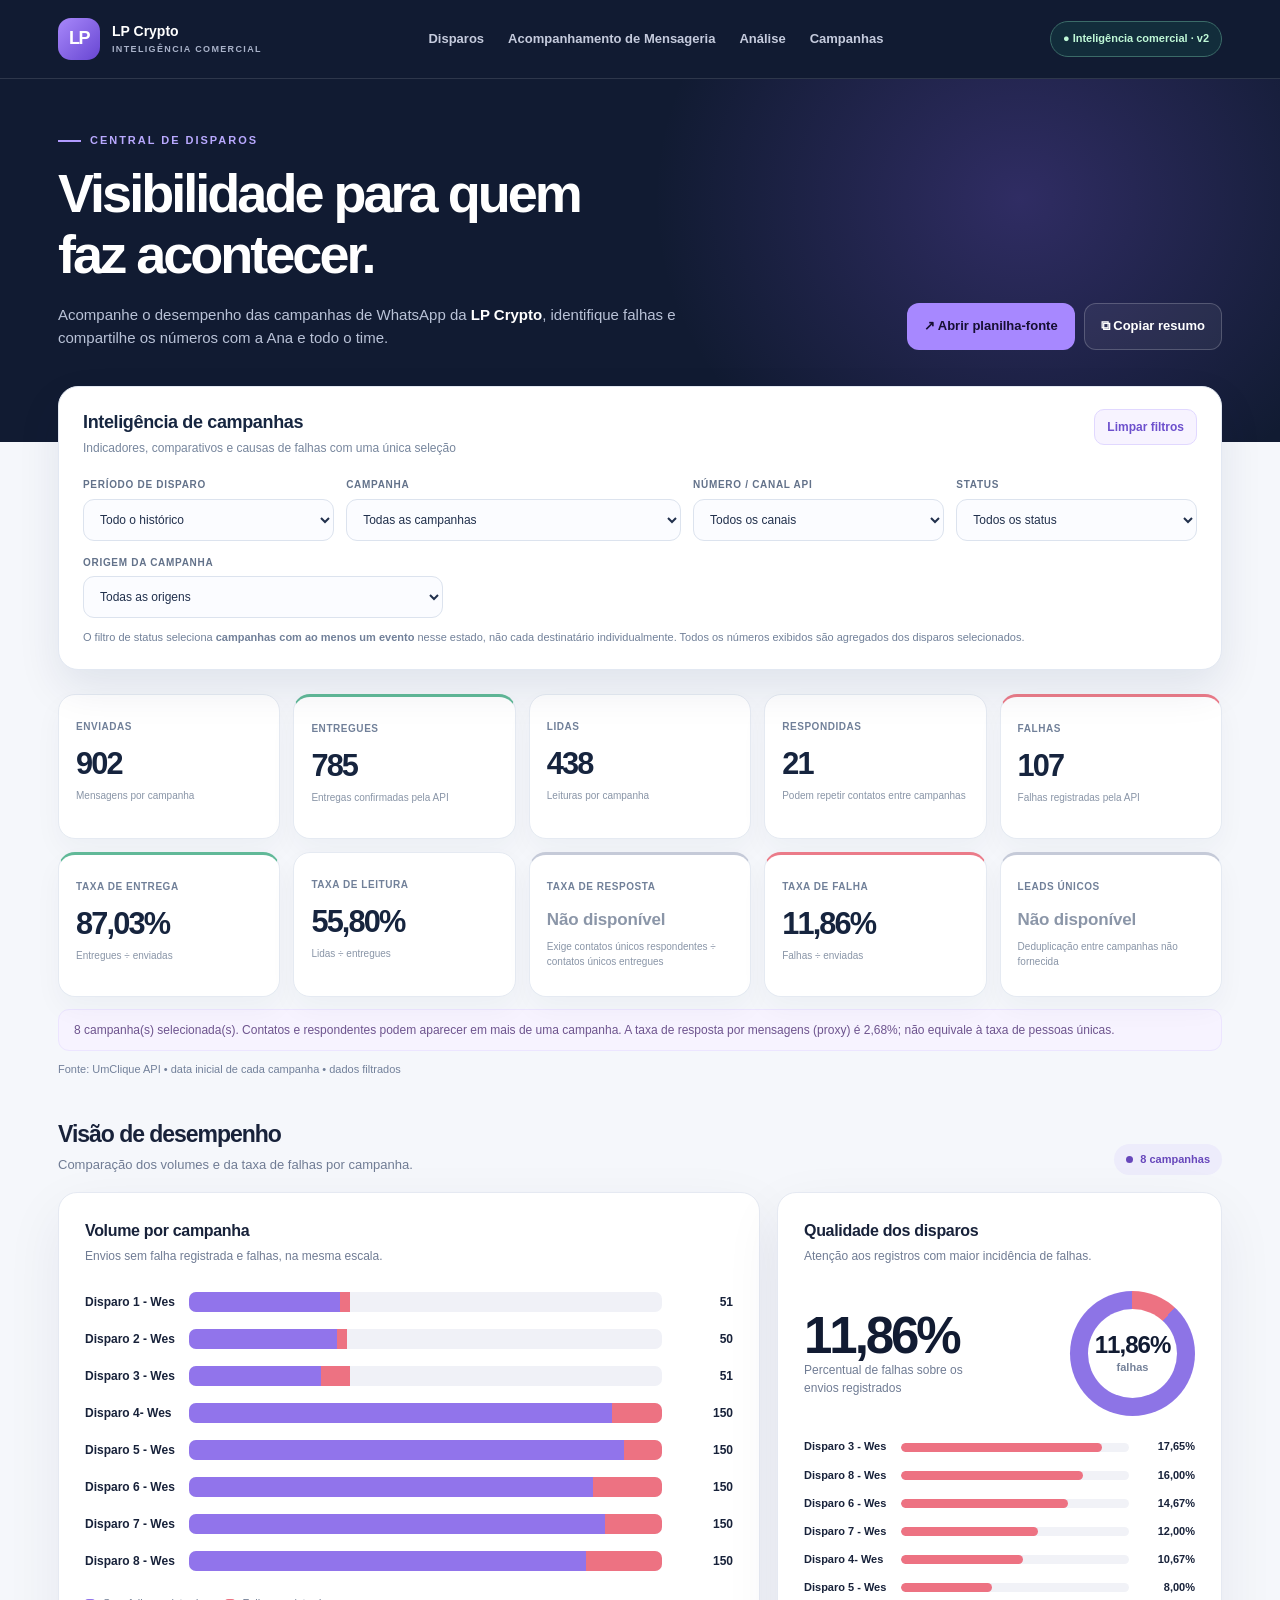
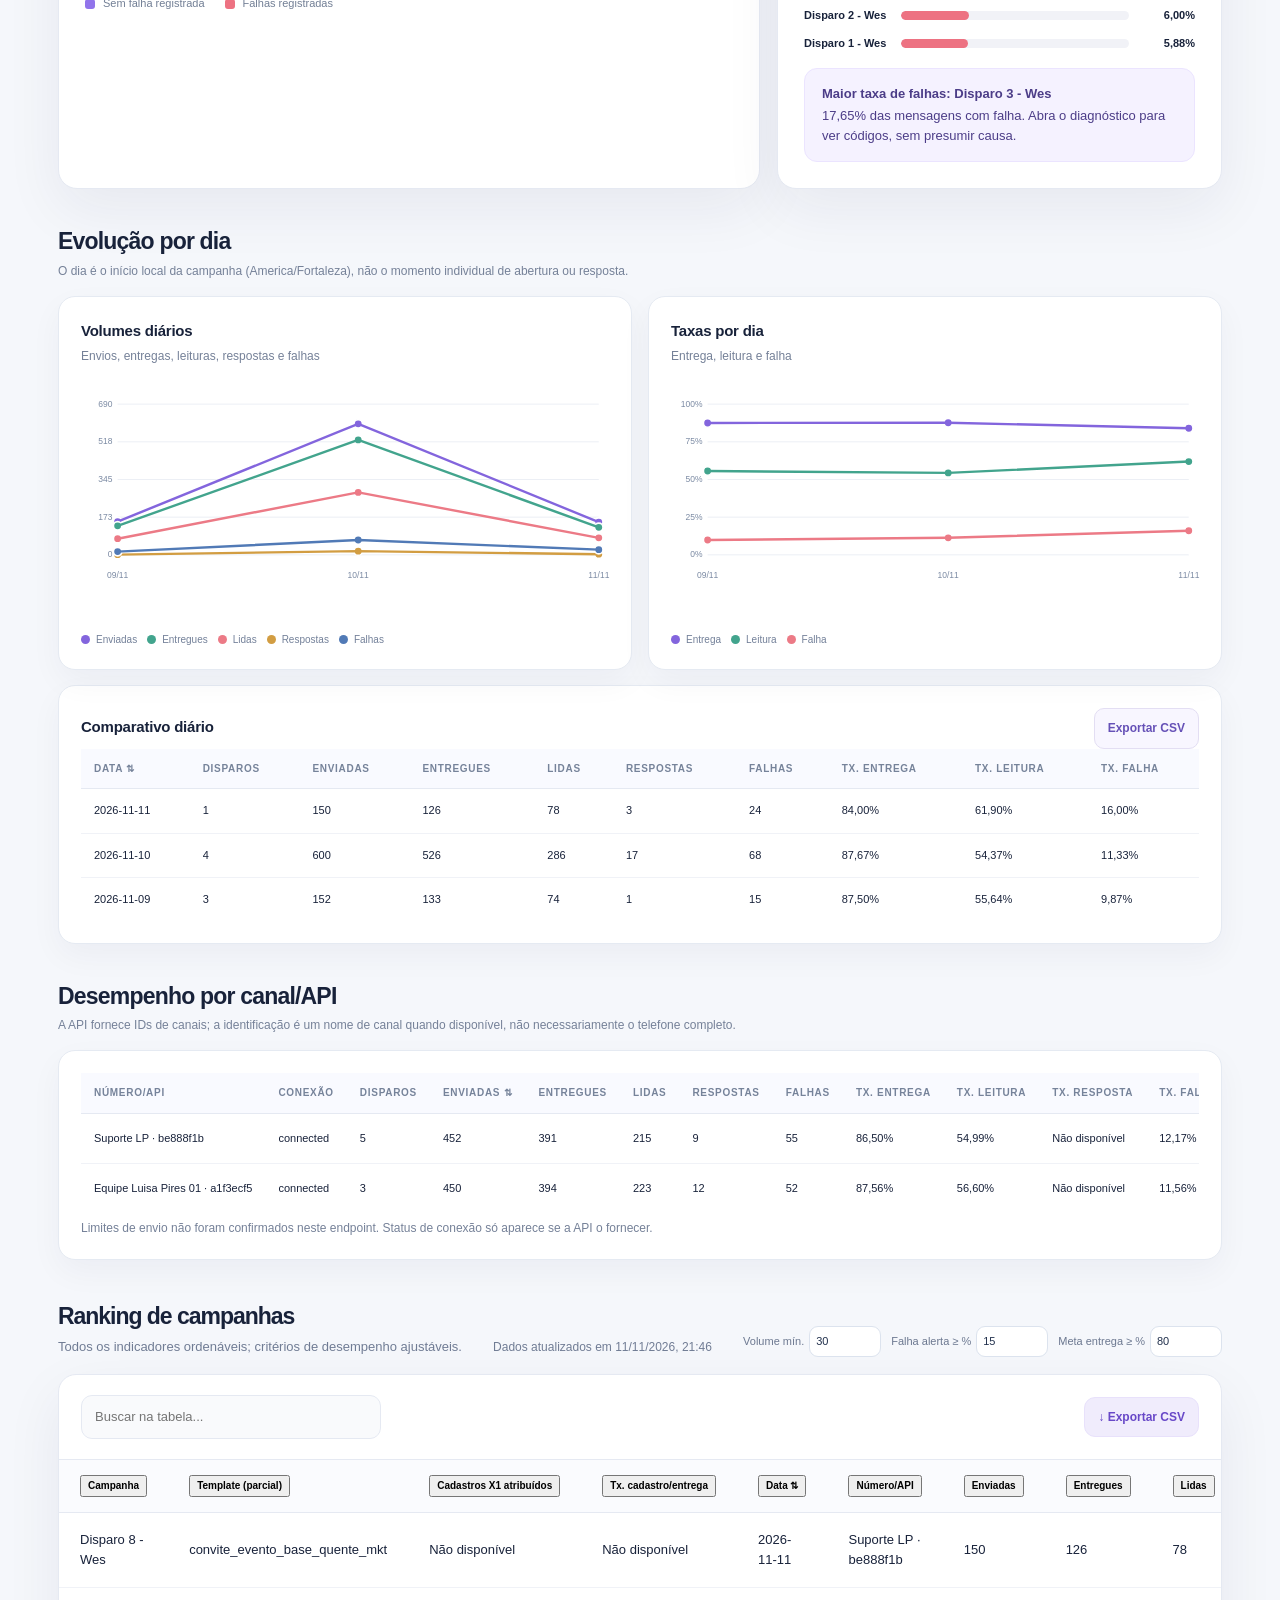
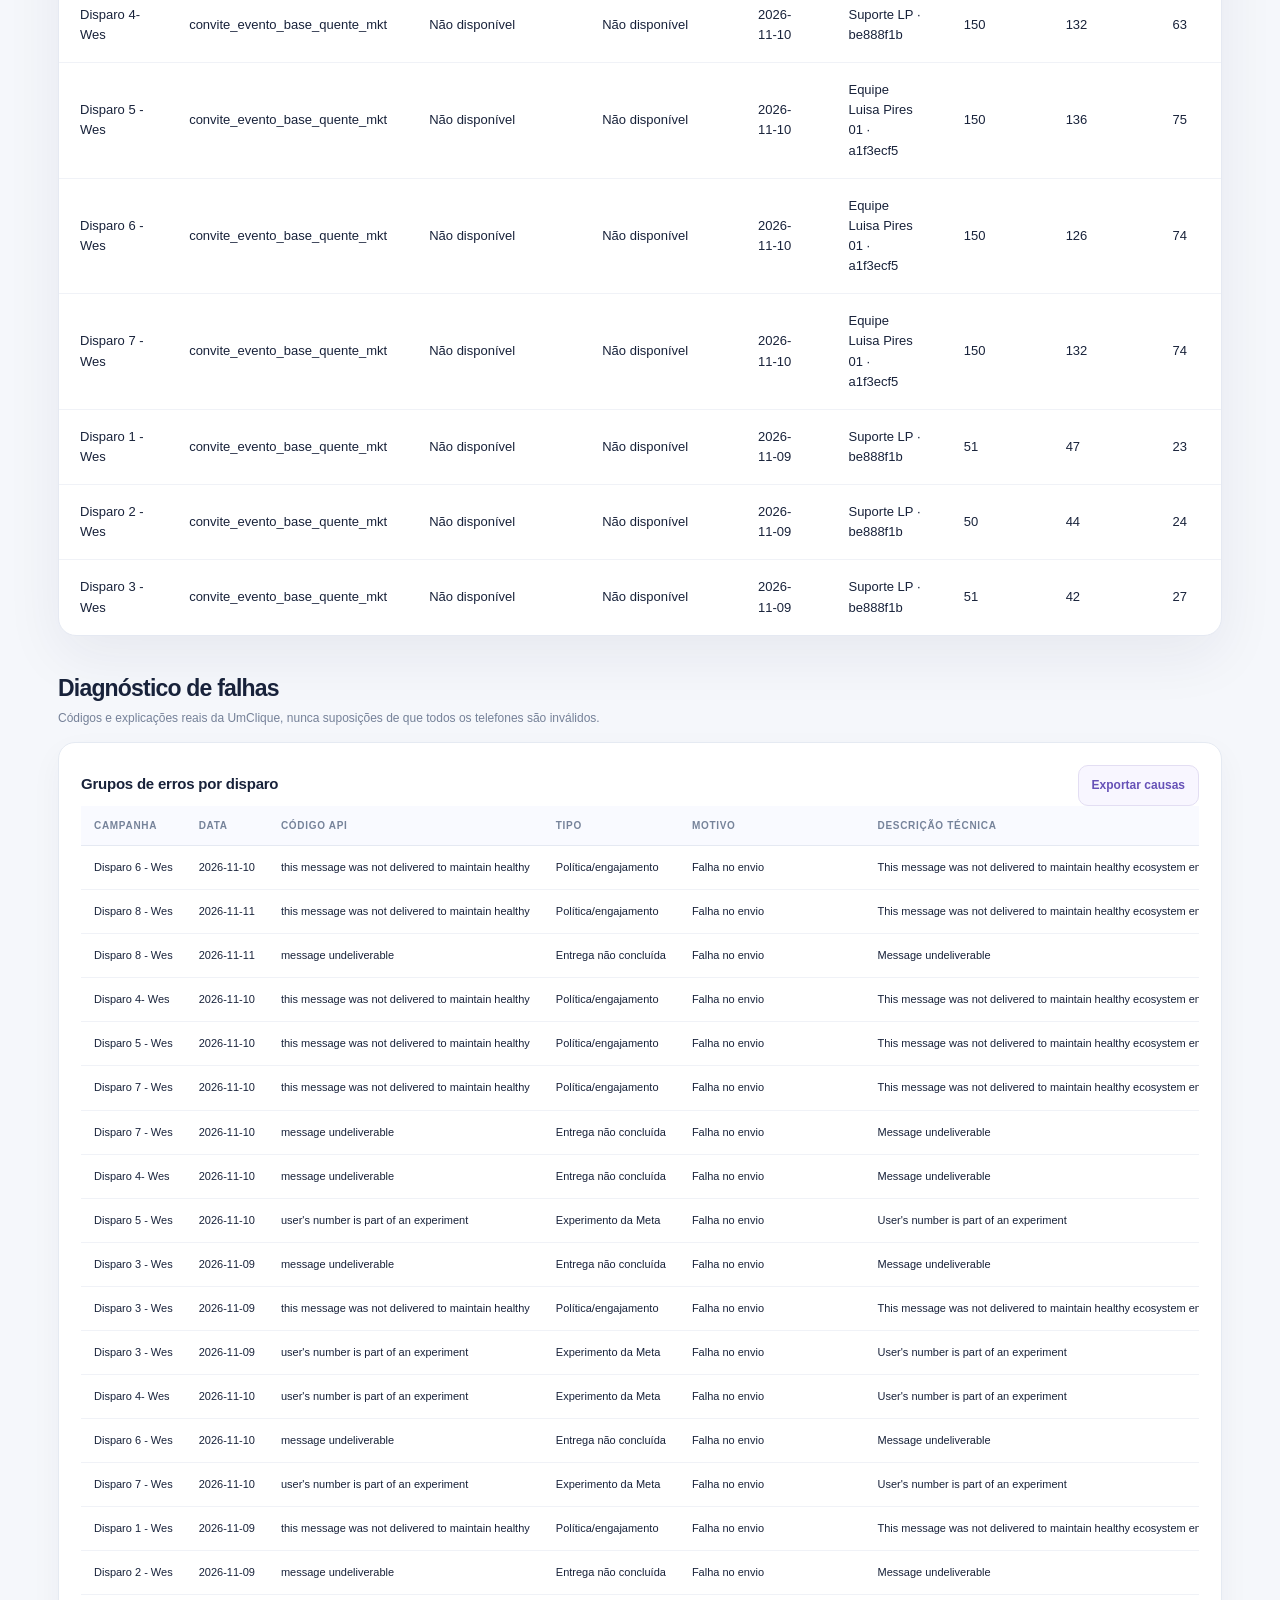
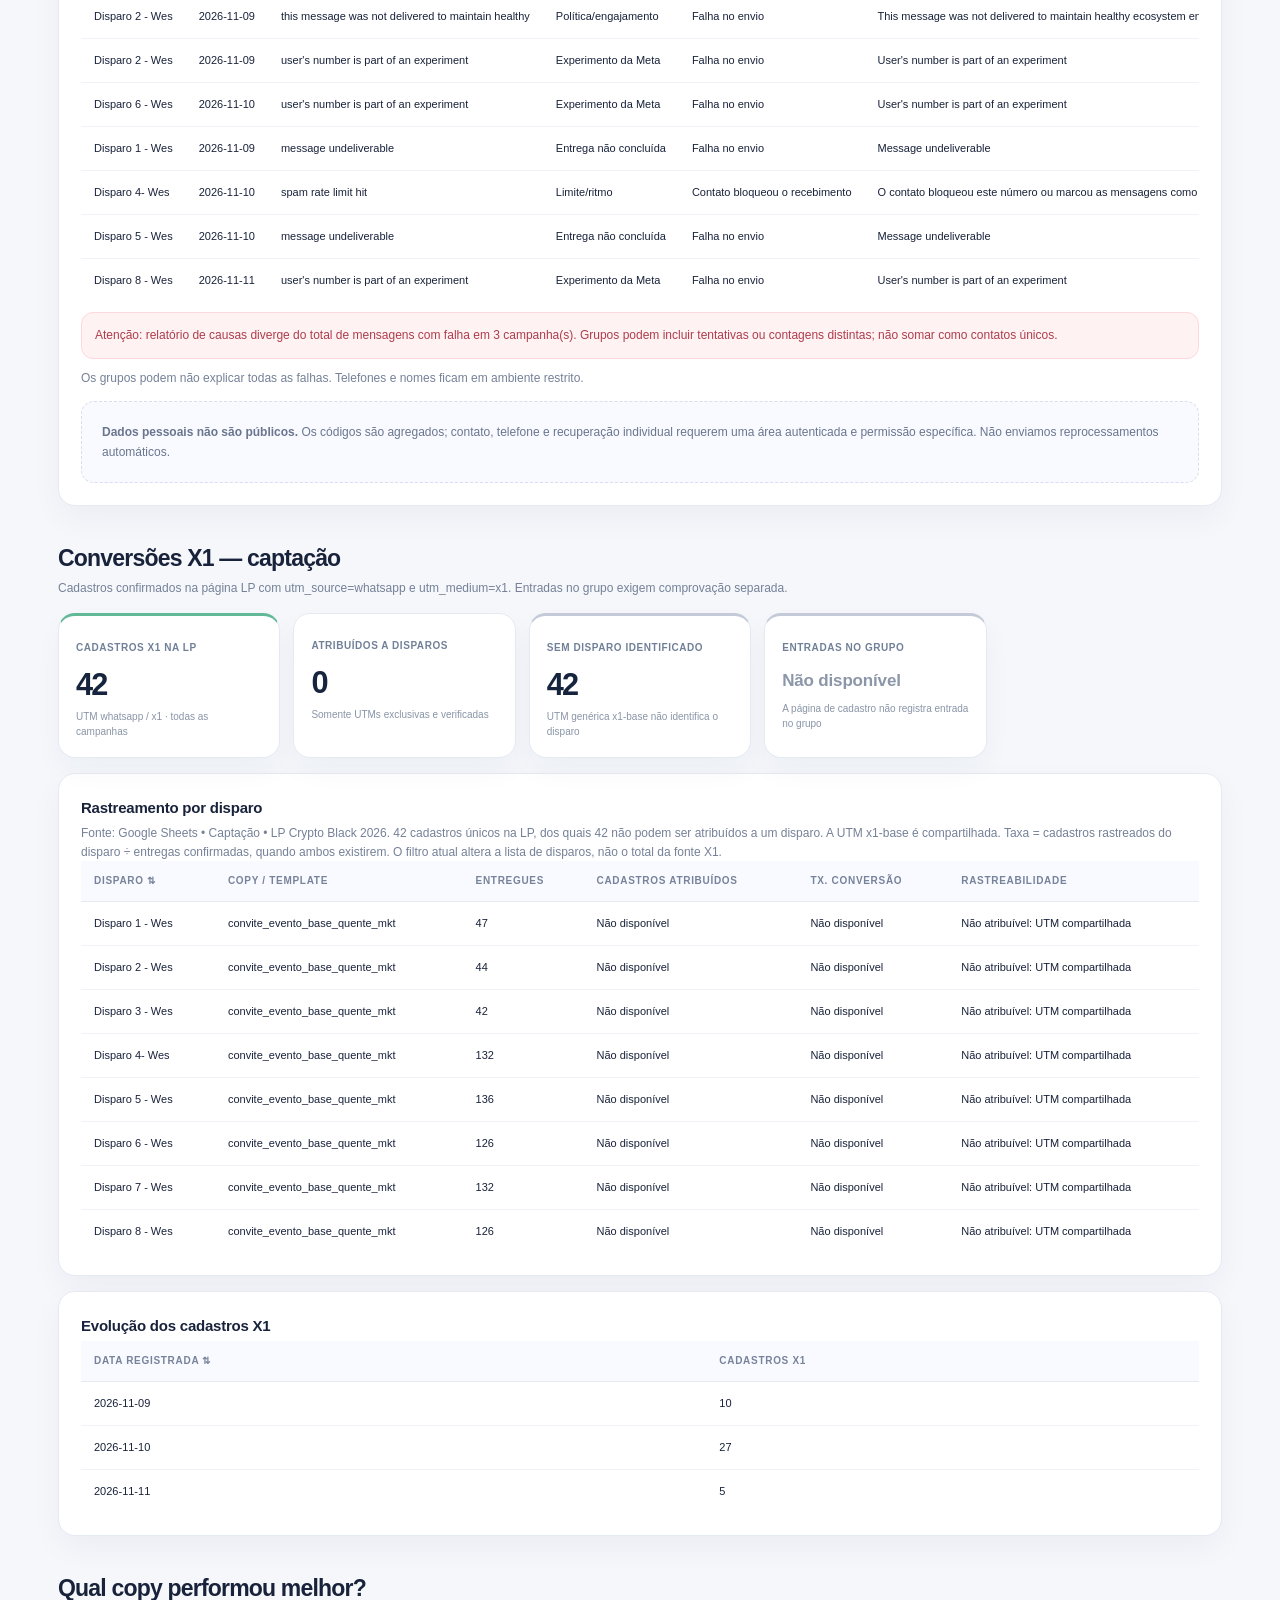
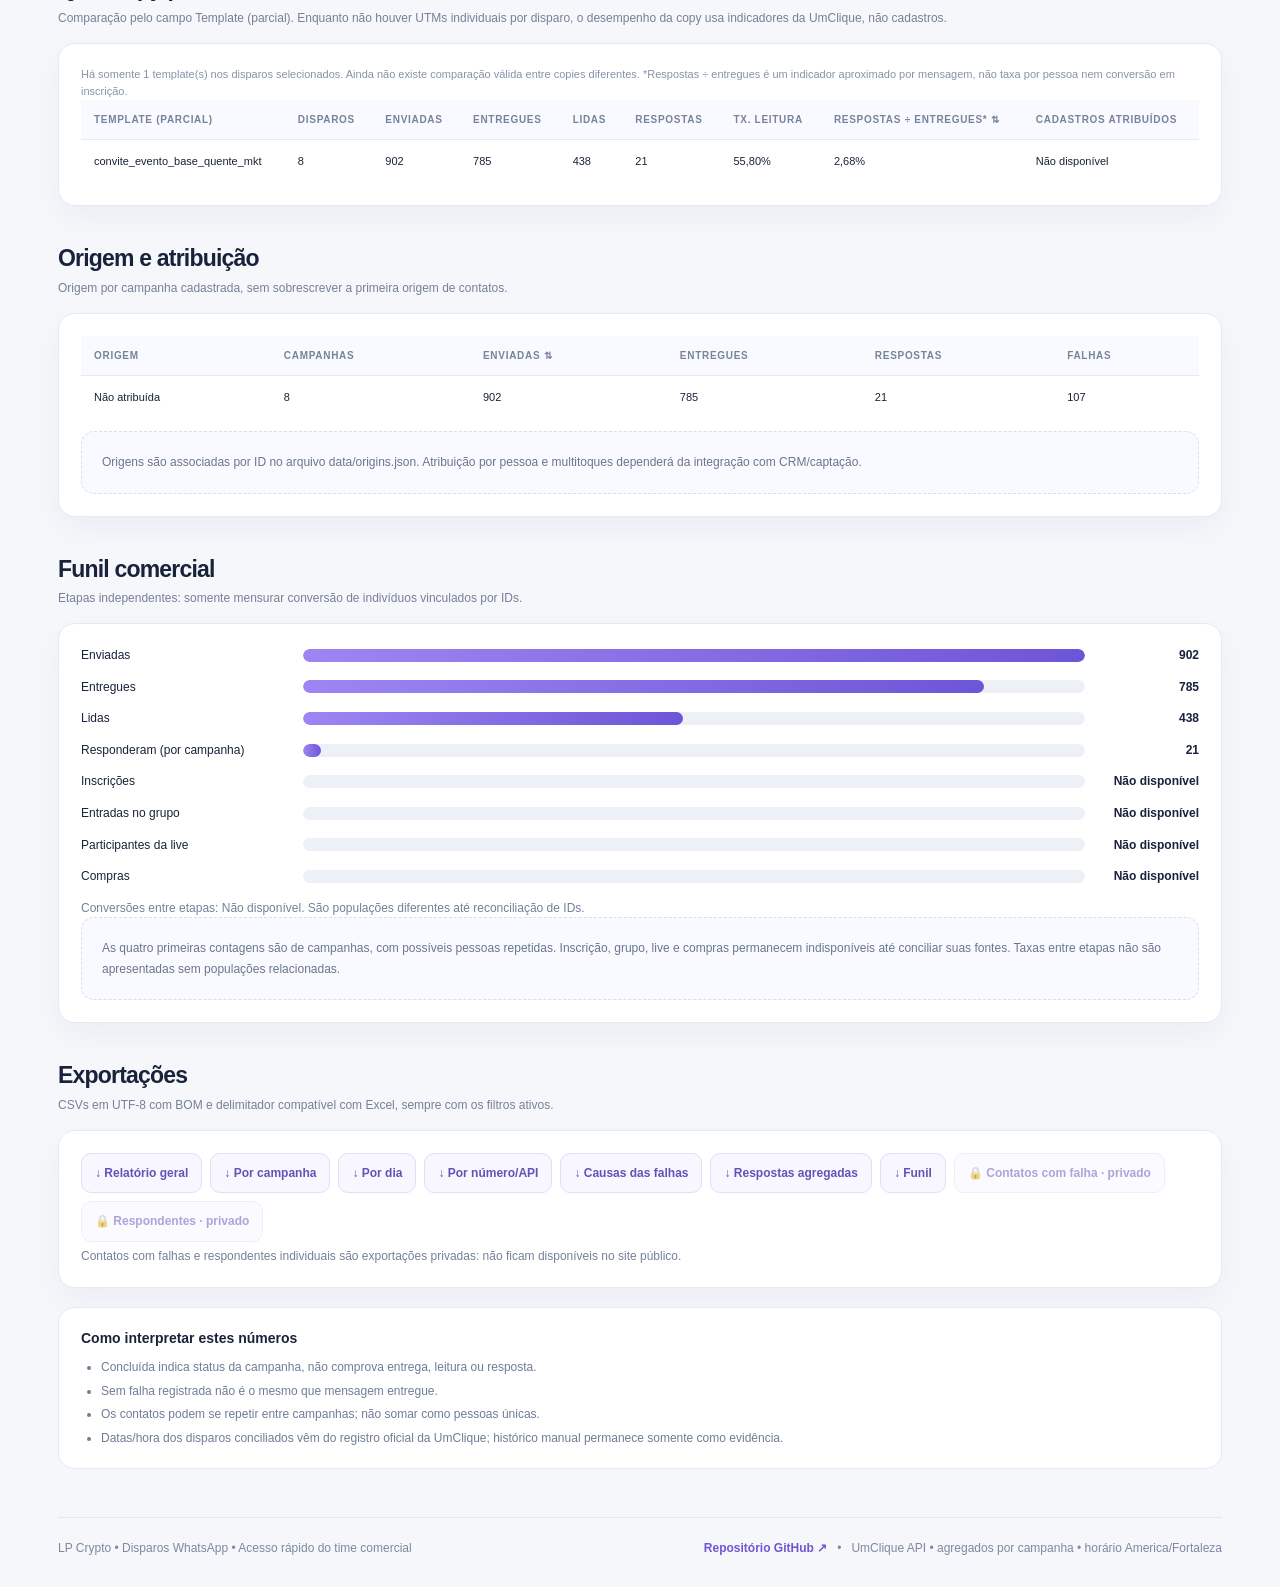
==== commit 4e4a5b79: "feat: integrar aba de mensageria à navegação existente" ====
--- a/index.html
+++ b/index.html
@@ -85,7 +85,7 @@
   <header class="topbar">
     <div class="top-inner">
       <div class="brand" aria-label="LP Crypto"><div class="brandmark">LP</div><div class="brandtitle">LP Crypto <span class="brandsub">Inteligência comercial</span></div></div>
-      <nav class="topnav" aria-label="Navegação principal"><a href="#visao-geral">Visão geral</a><a href="#analise">Análise</a><a href="#campanhas">Campanhas</a></nav>
+      <nav class="topnav" aria-label="Navegação principal"><a href="./index.html" aria-current="page">Disparos</a><a href="./mensageria.html" class="nav-tab-mensageria">Acompanhamento de Mensageria</a><a href="#analise">Análise</a><a href="#campanhas">Campanhas</a></nav>
       <span class="taglight">● Inteligência comercial · v2</span>
     </div>
   </header>
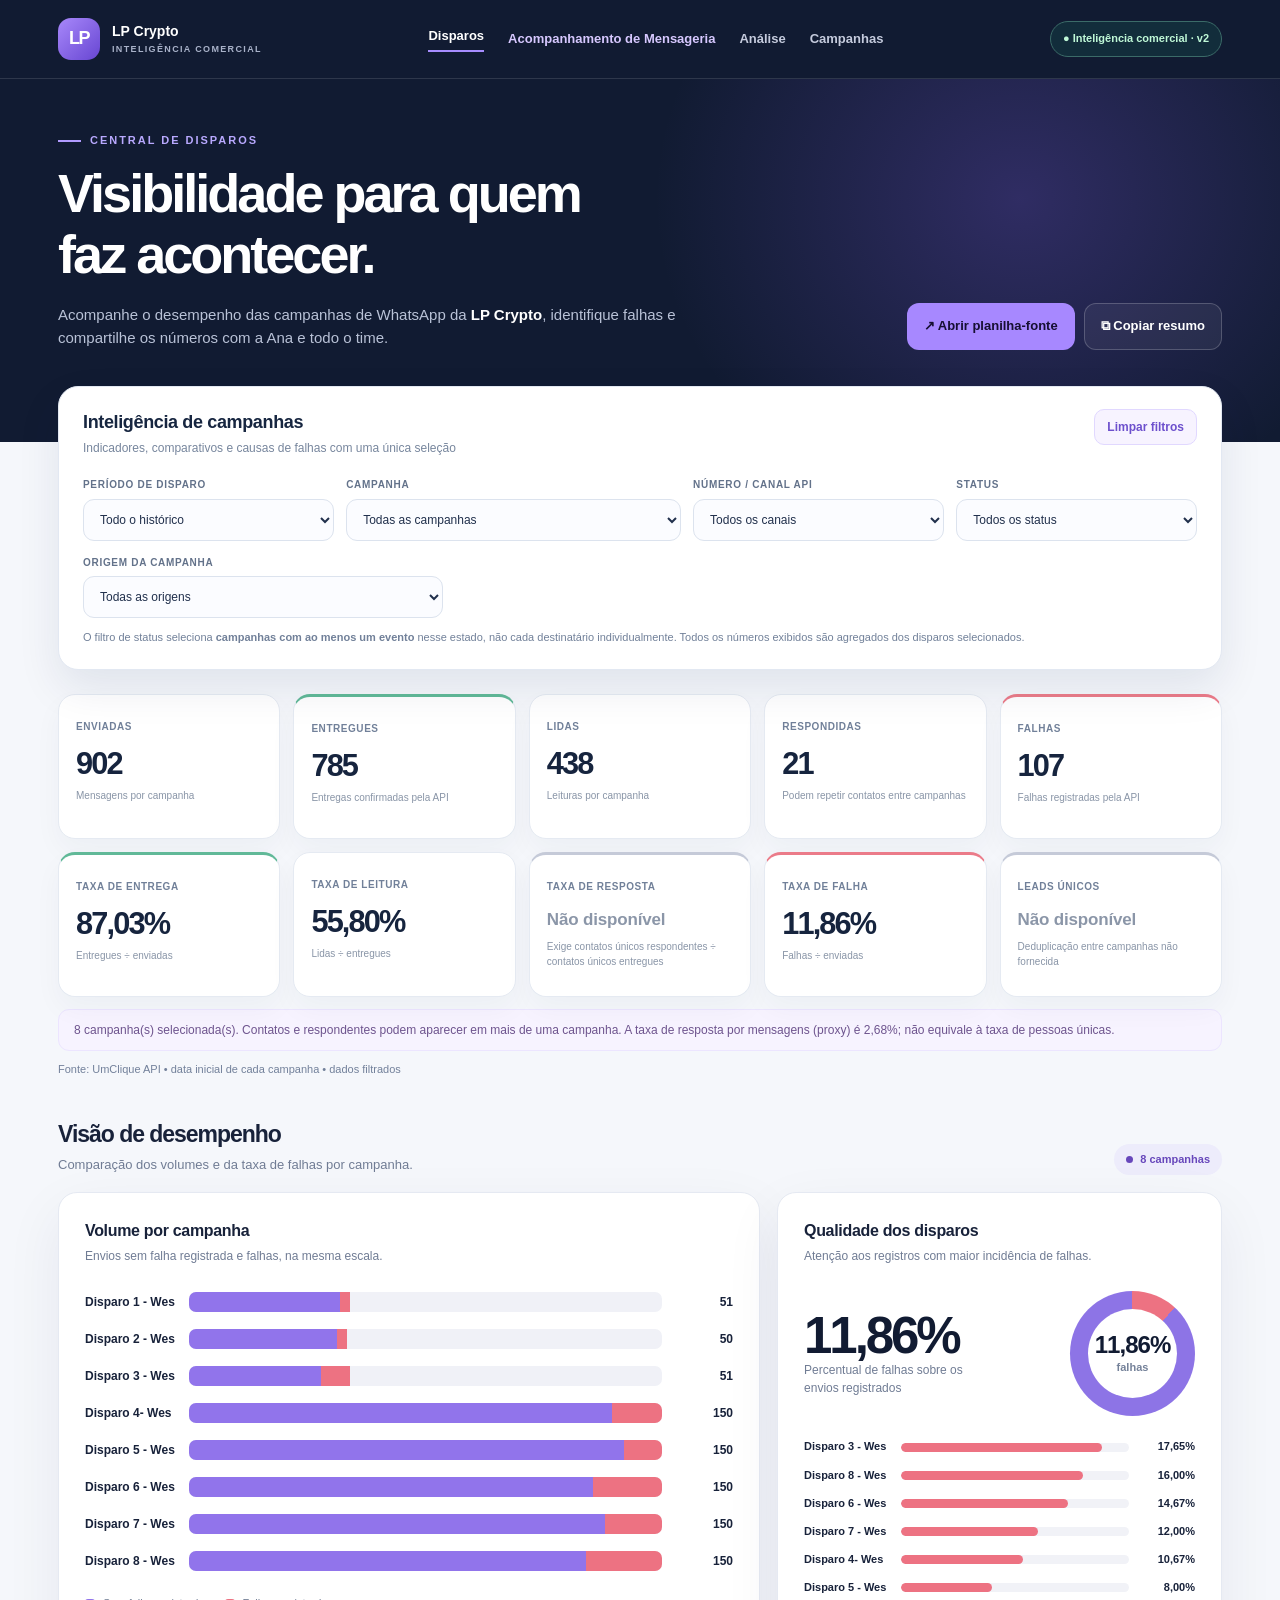
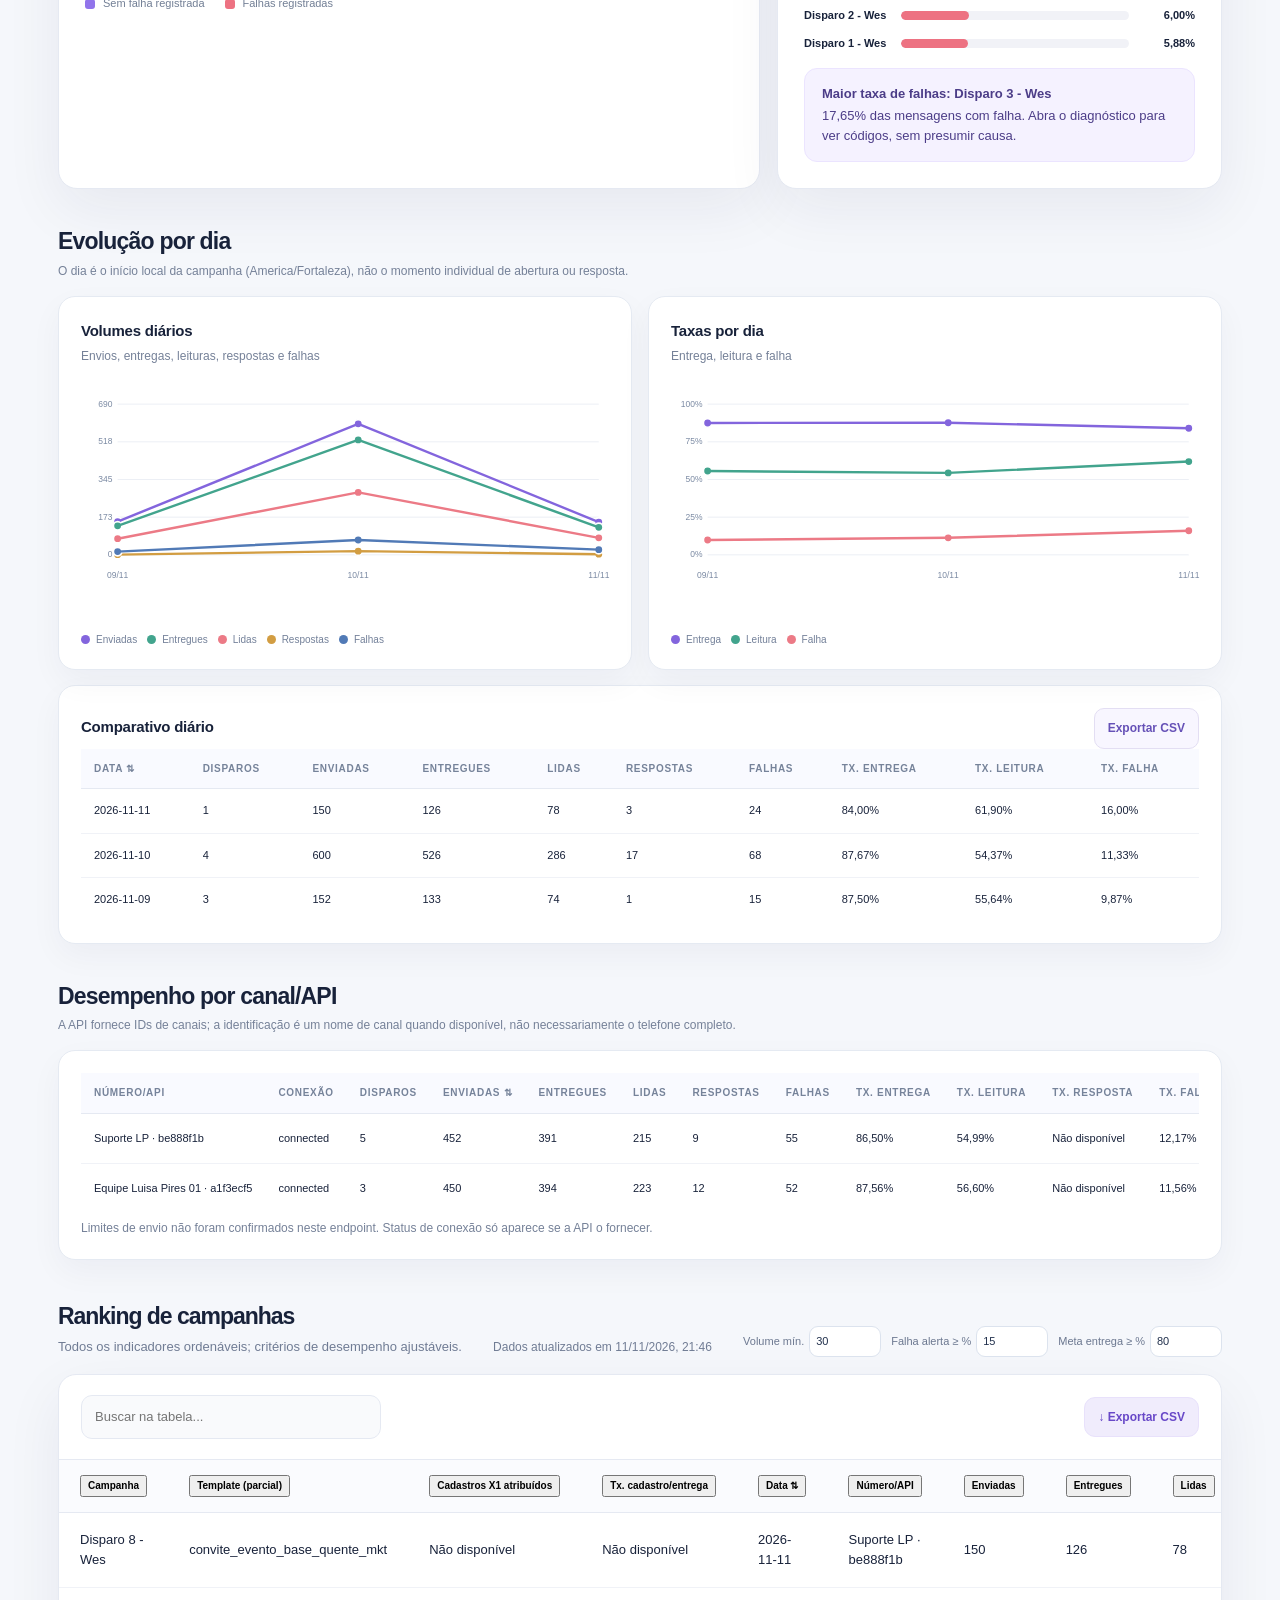
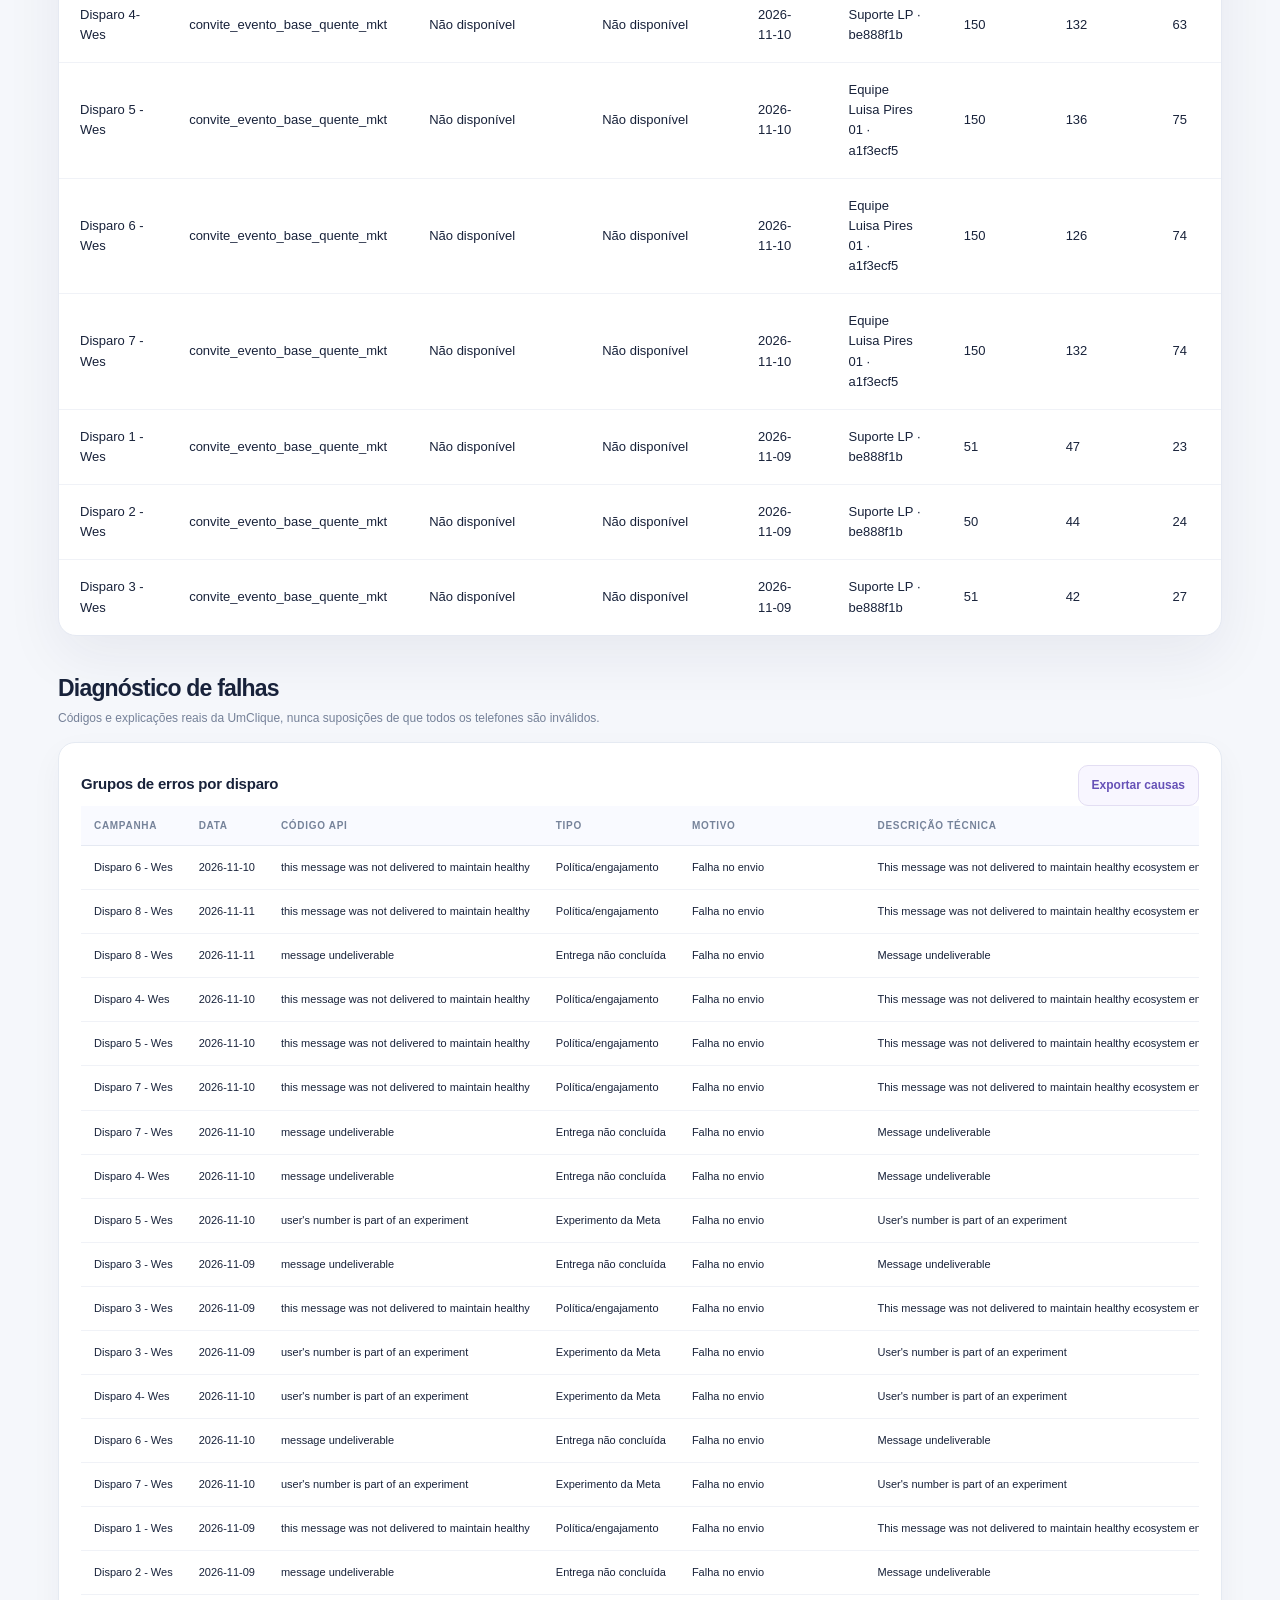
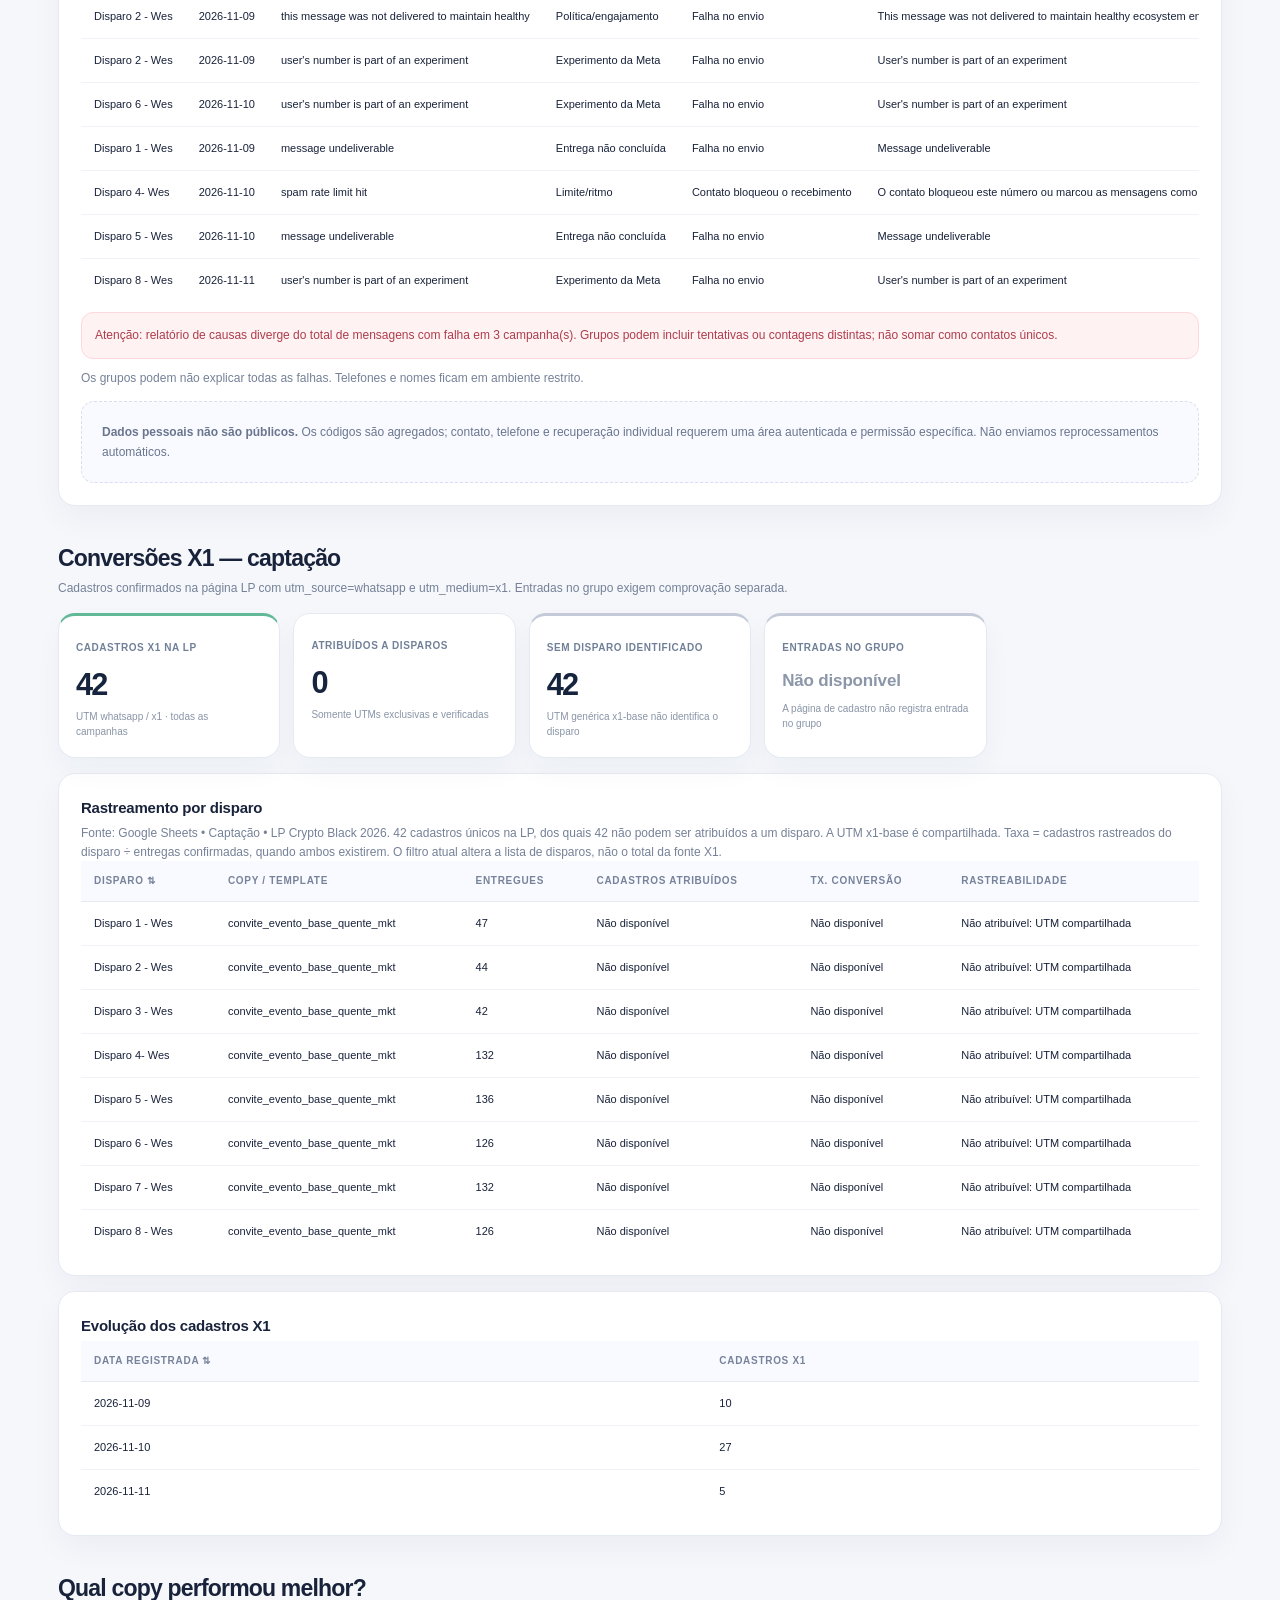
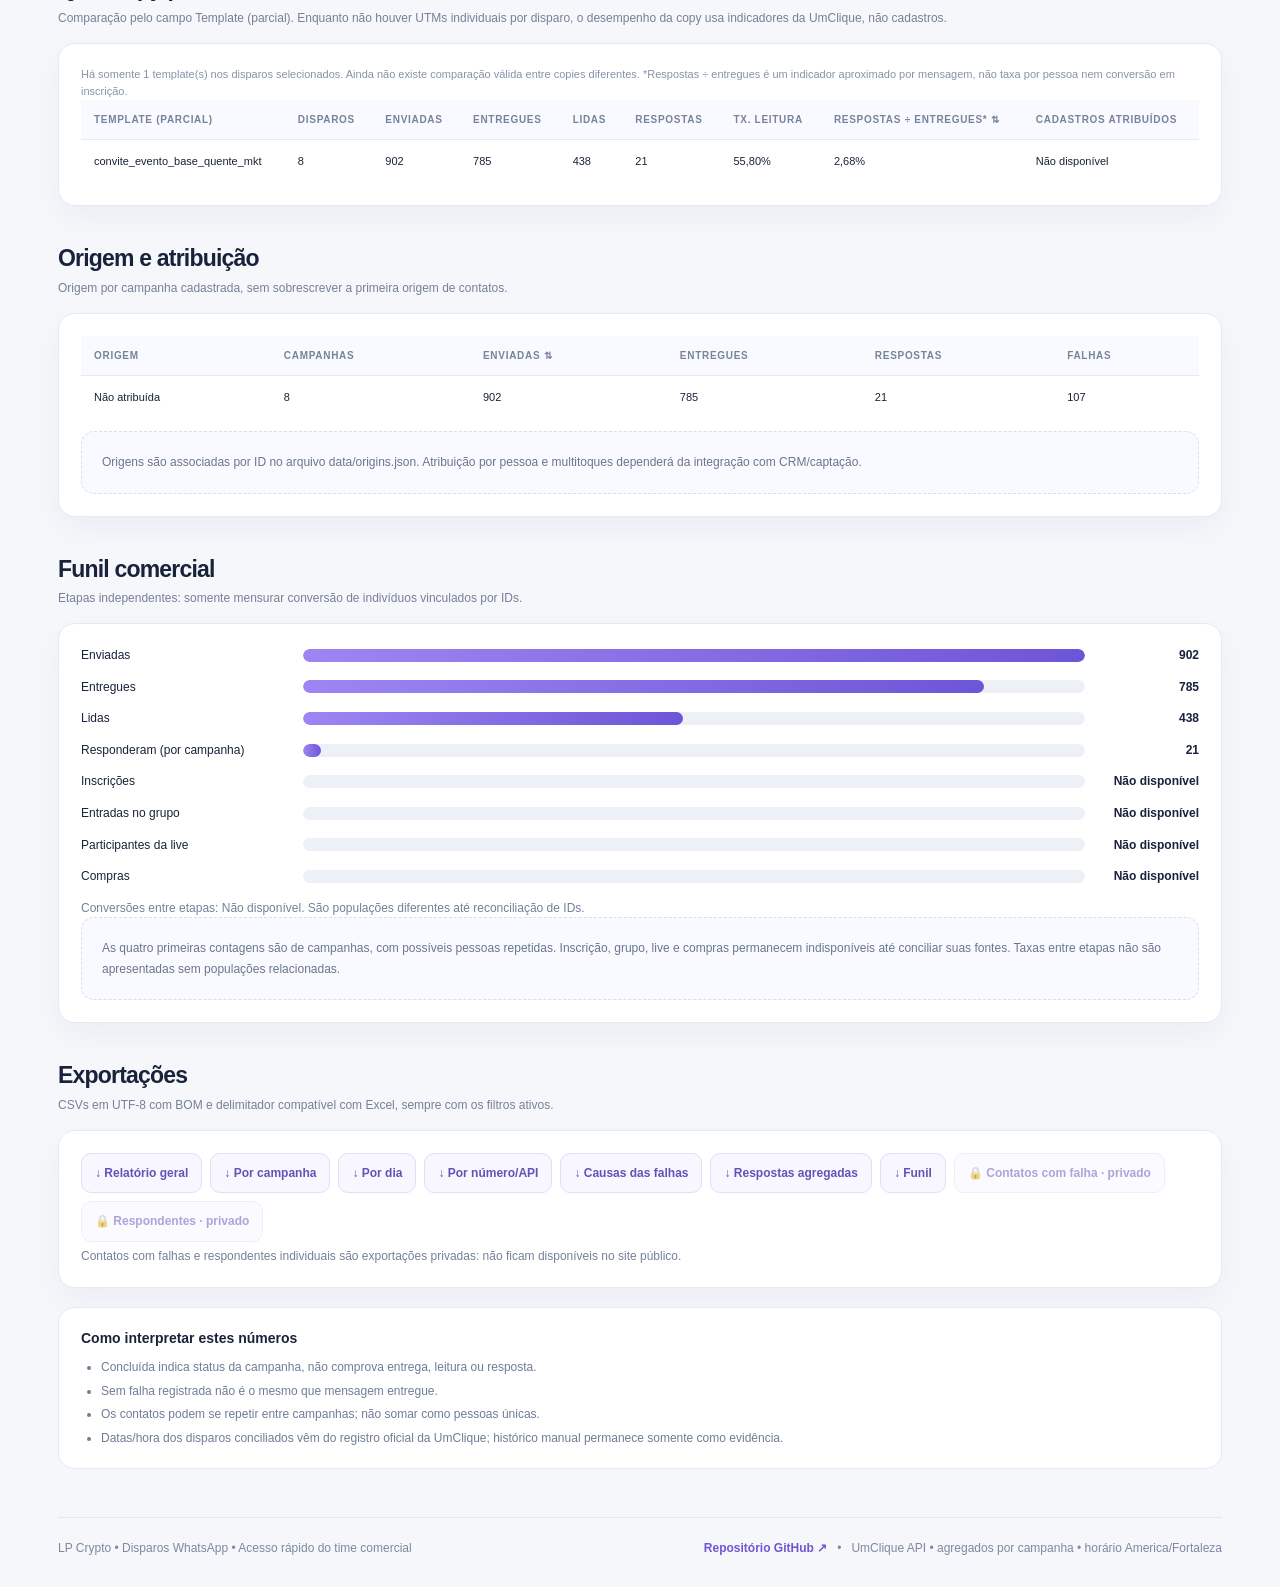
==== commit 15a54218: "ui: manter as duas abas visíveis em desktop e celular" ====
--- a/index.html
+++ b/index.html
@@ -78,7 +78,18 @@
     @media(max-width:980px){.delivery-kpis{grid-template-columns:repeat(2,minmax(0,1fr))}.hero-inner{align-items:start;flex-direction:column}.hero-actions{justify-content:start}.columns{grid-template-columns:1fr}.kpis{grid-template-columns:repeat(2,minmax(0,1fr))}.topnav{display:none}}
     @media(max-width:590px){.delivery-card{padding:14px}.delivery-card strong{font-size:24px}.delivery-kpis{gap:9px}.container{padding:0 17px}.top-inner{padding:14px 17px}.hero{padding:40px 0 87px}.hero p{font-size:13px}.kpis{gap:10px}.kpi{padding:17px;min-height:139px}.kpi h2{font-size:34px}.kpi-label{font-size:10px}.panel{padding:18px}.section-head{align-items:start;flex-direction:column}.rate-top{align-items:start}.ring{width:100px;height:100px}.ring-hole{height:72px;width:72px}.ring-hole strong{font-size:19px}.rate-num{font-size:42px}.bar-row{grid-template-columns:77px minmax(0,1fr) 44px;gap:8px}.bar-name{font-size:11px}.table-tools{align-items:stretch}.search{width:100%}footer{flex-direction:column}.hero-actions .primary,.hero-actions .ghost{width:100%}}
     @media print{body{background:#fff}.topbar,.hero-actions,.table-tools,footer{display:none}.hero{padding:20px 0 70px}.kpi,.panel,.table-card{box-shadow:none}.columns{grid-template-columns:1fr 1fr}section{break-inside:avoid}}
-  </style>
+  
+    .topnav a[aria-current="page"]{color:#fff;border-bottom:2px solid #a78dff;padding-bottom:4px}
+    .topnav .nav-tab-mensageria{color:#d7c8ff;font-weight:800}
+    @media(max-width:980px){
+      .top-inner{flex-wrap:wrap;gap:12px}
+      .topnav{display:flex;gap:8px;order:3;width:100%;justify-content:center}
+      .topnav a{padding:8px 12px;border:1px solid rgba(255,255,255,.18);border-radius:9px;font-size:11px}
+      .topnav a[href^="#"]{display:none}
+      .taglight{display:none}
+    }
+    @media(max-width:590px){.topnav{justify-content:space-between}.topnav a{font-size:11px;padding:8px 9px}}
+</style>
 <link rel="stylesheet" href="./assets/dashboard-v2.css">
 </head>
 <body>
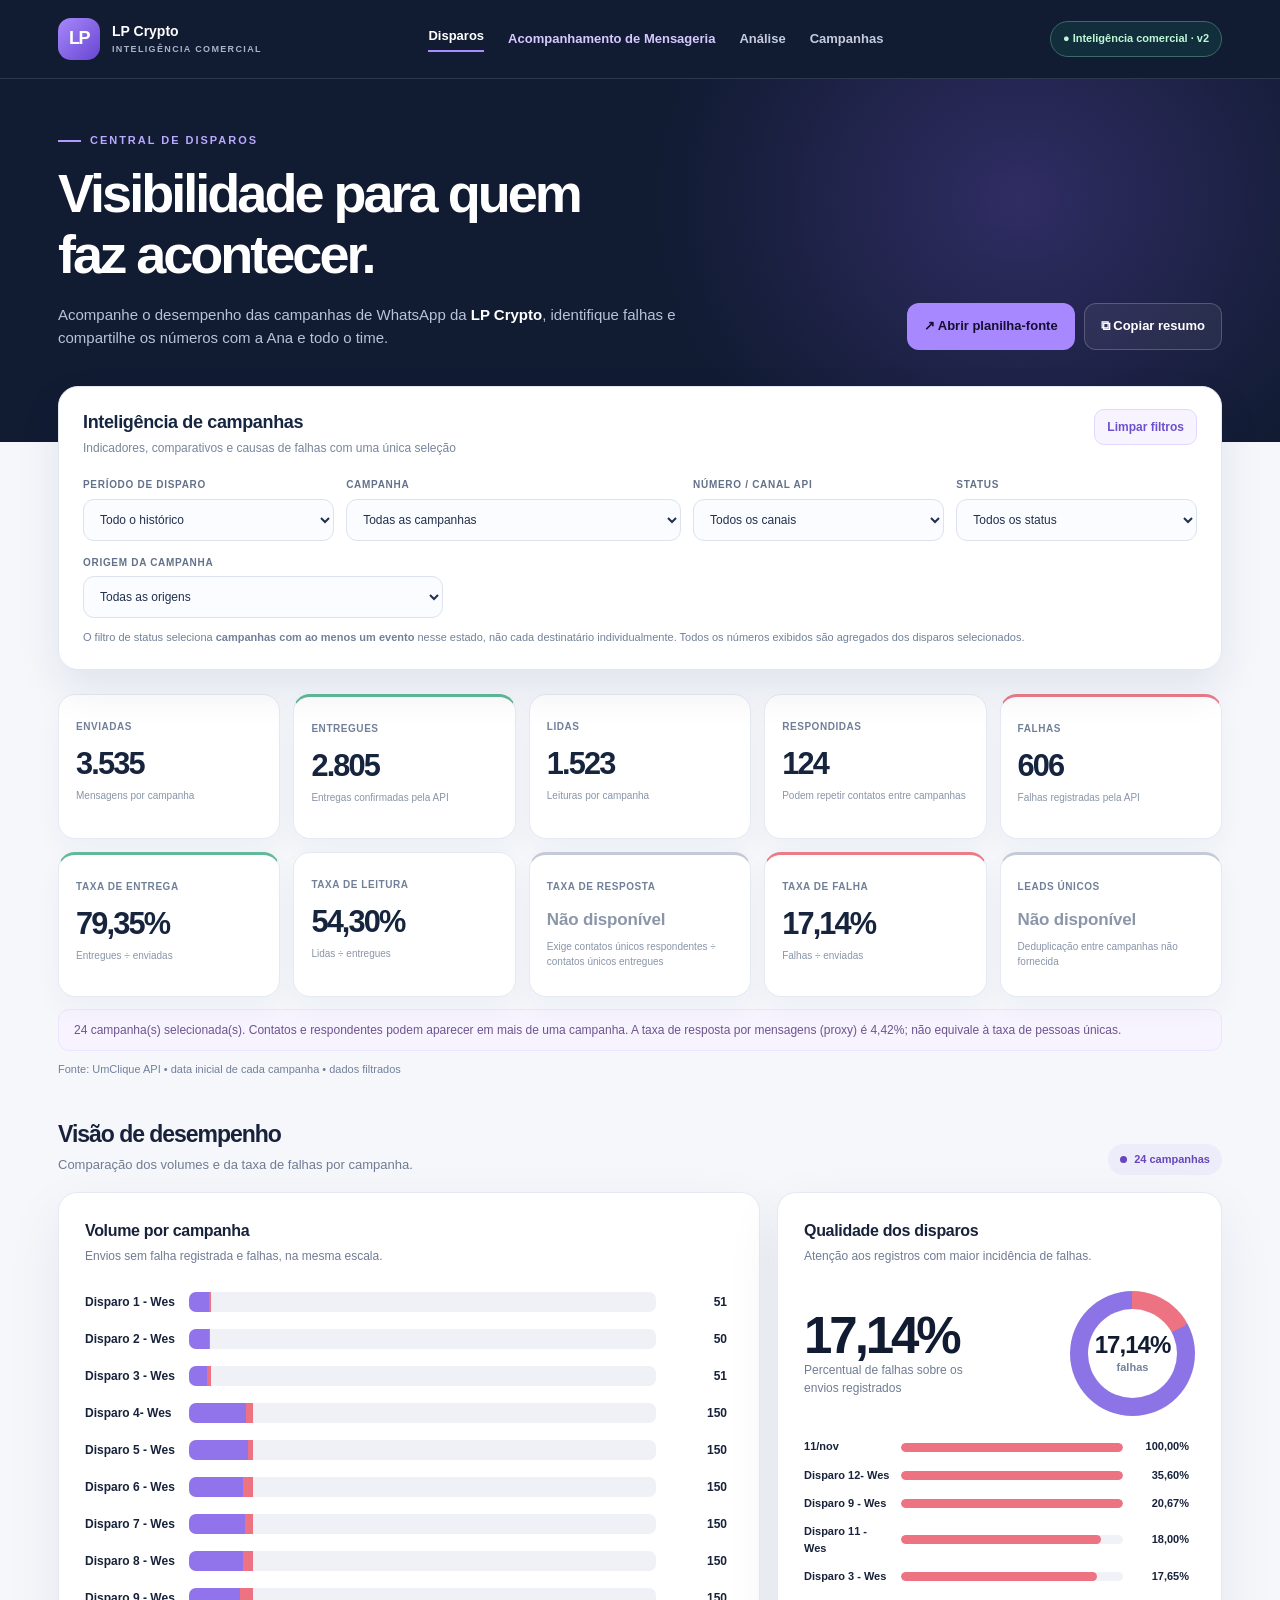
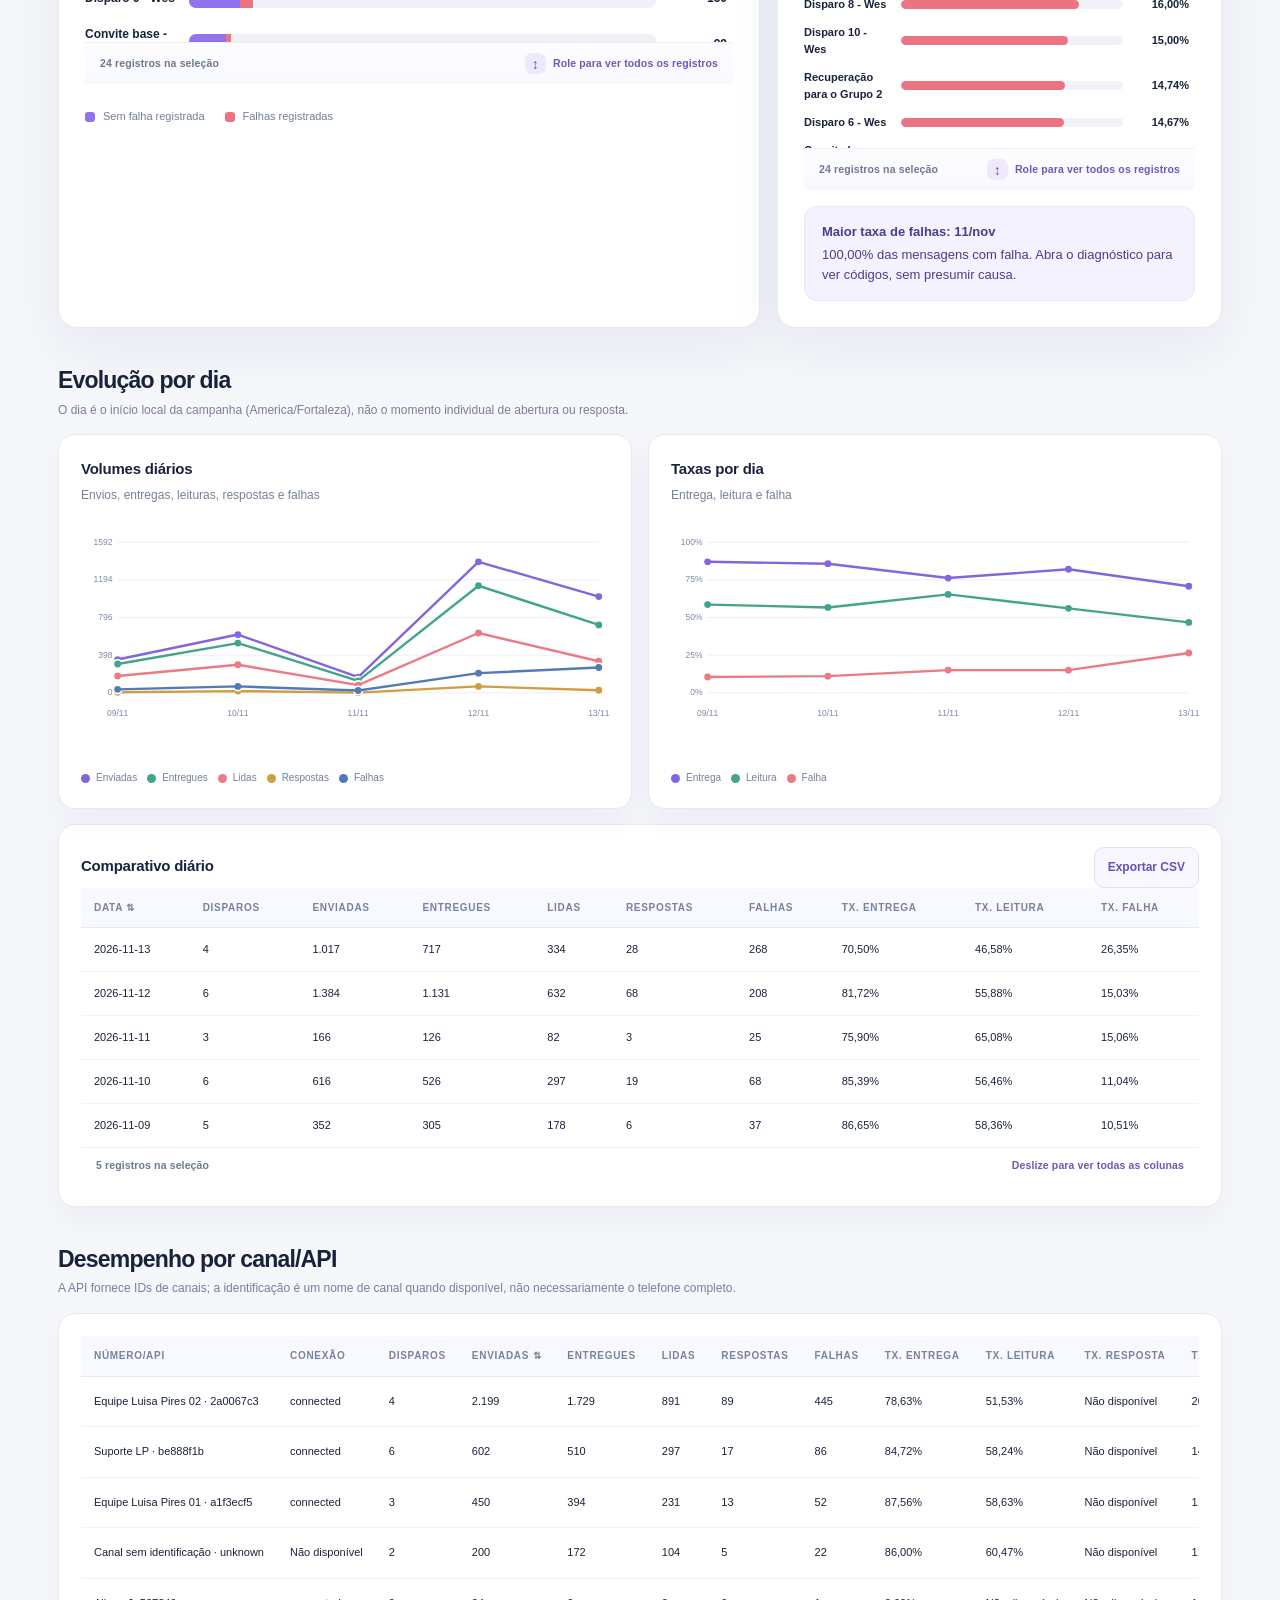
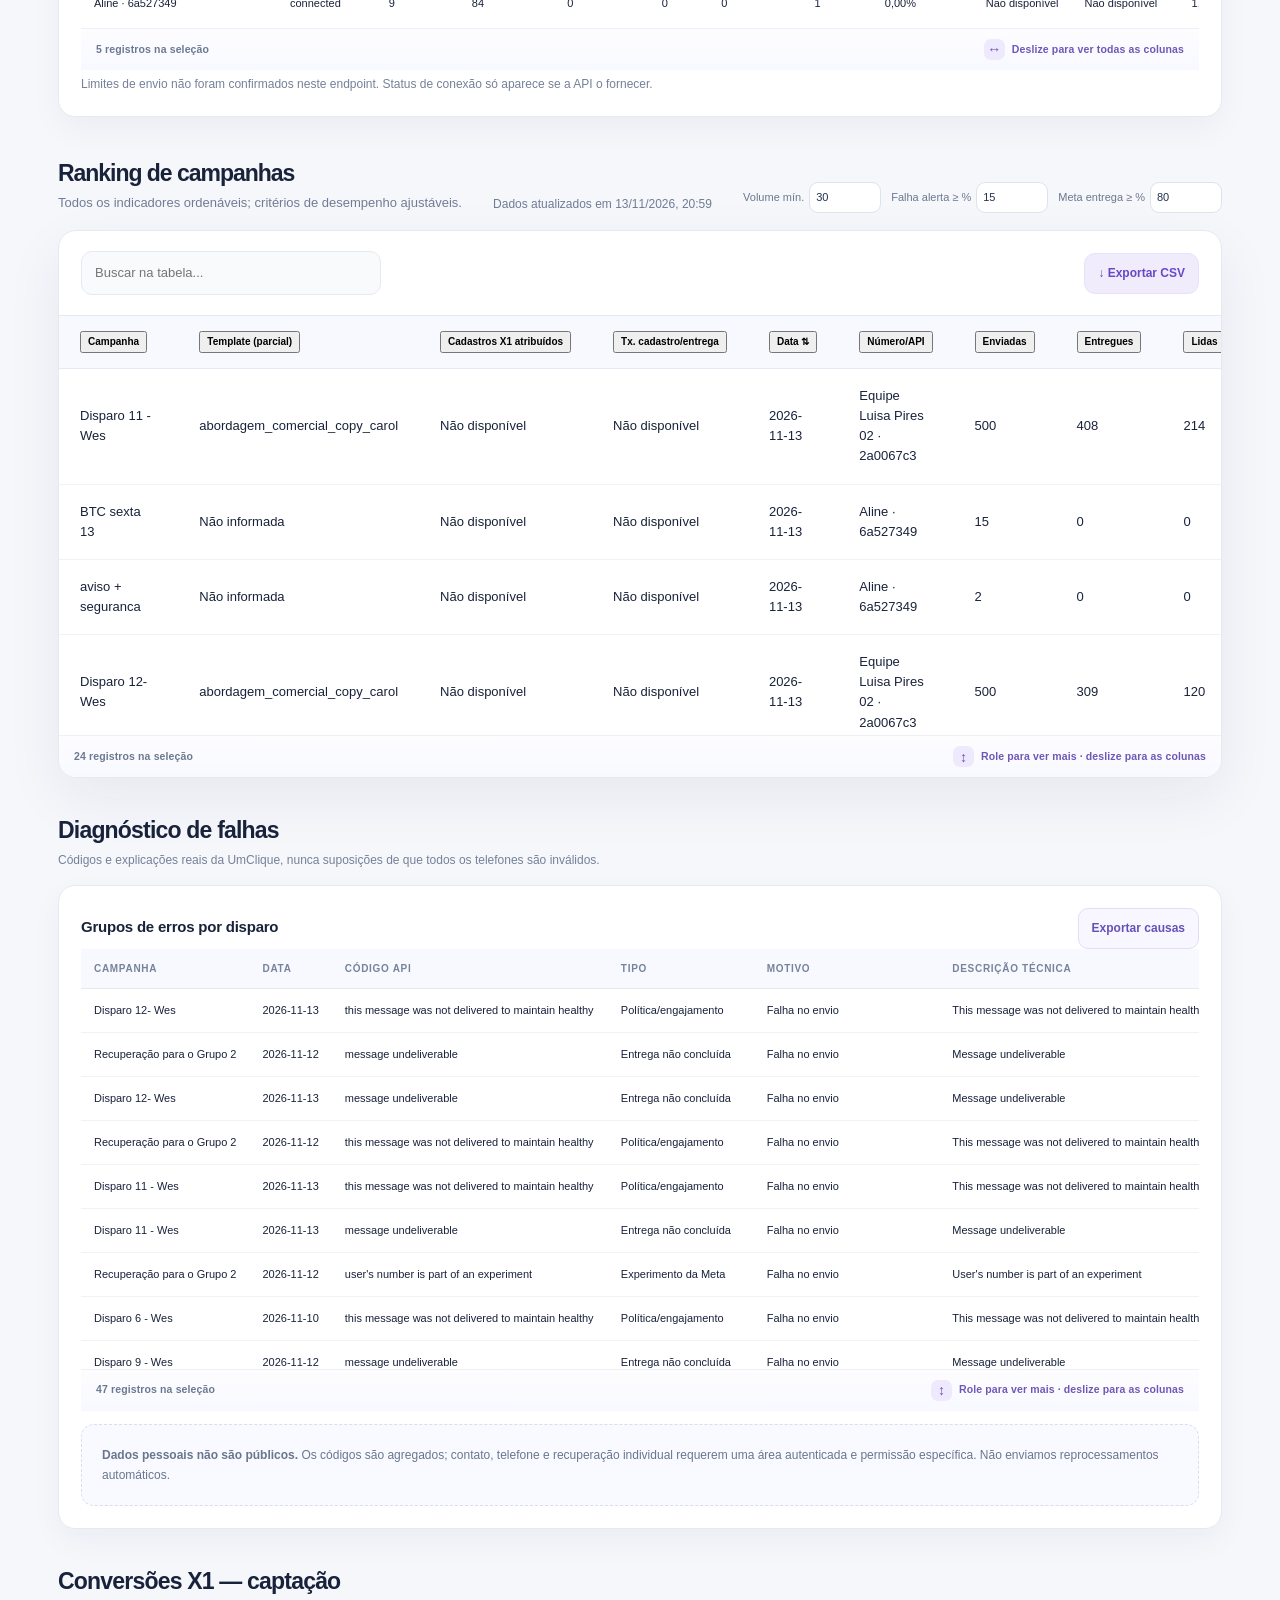
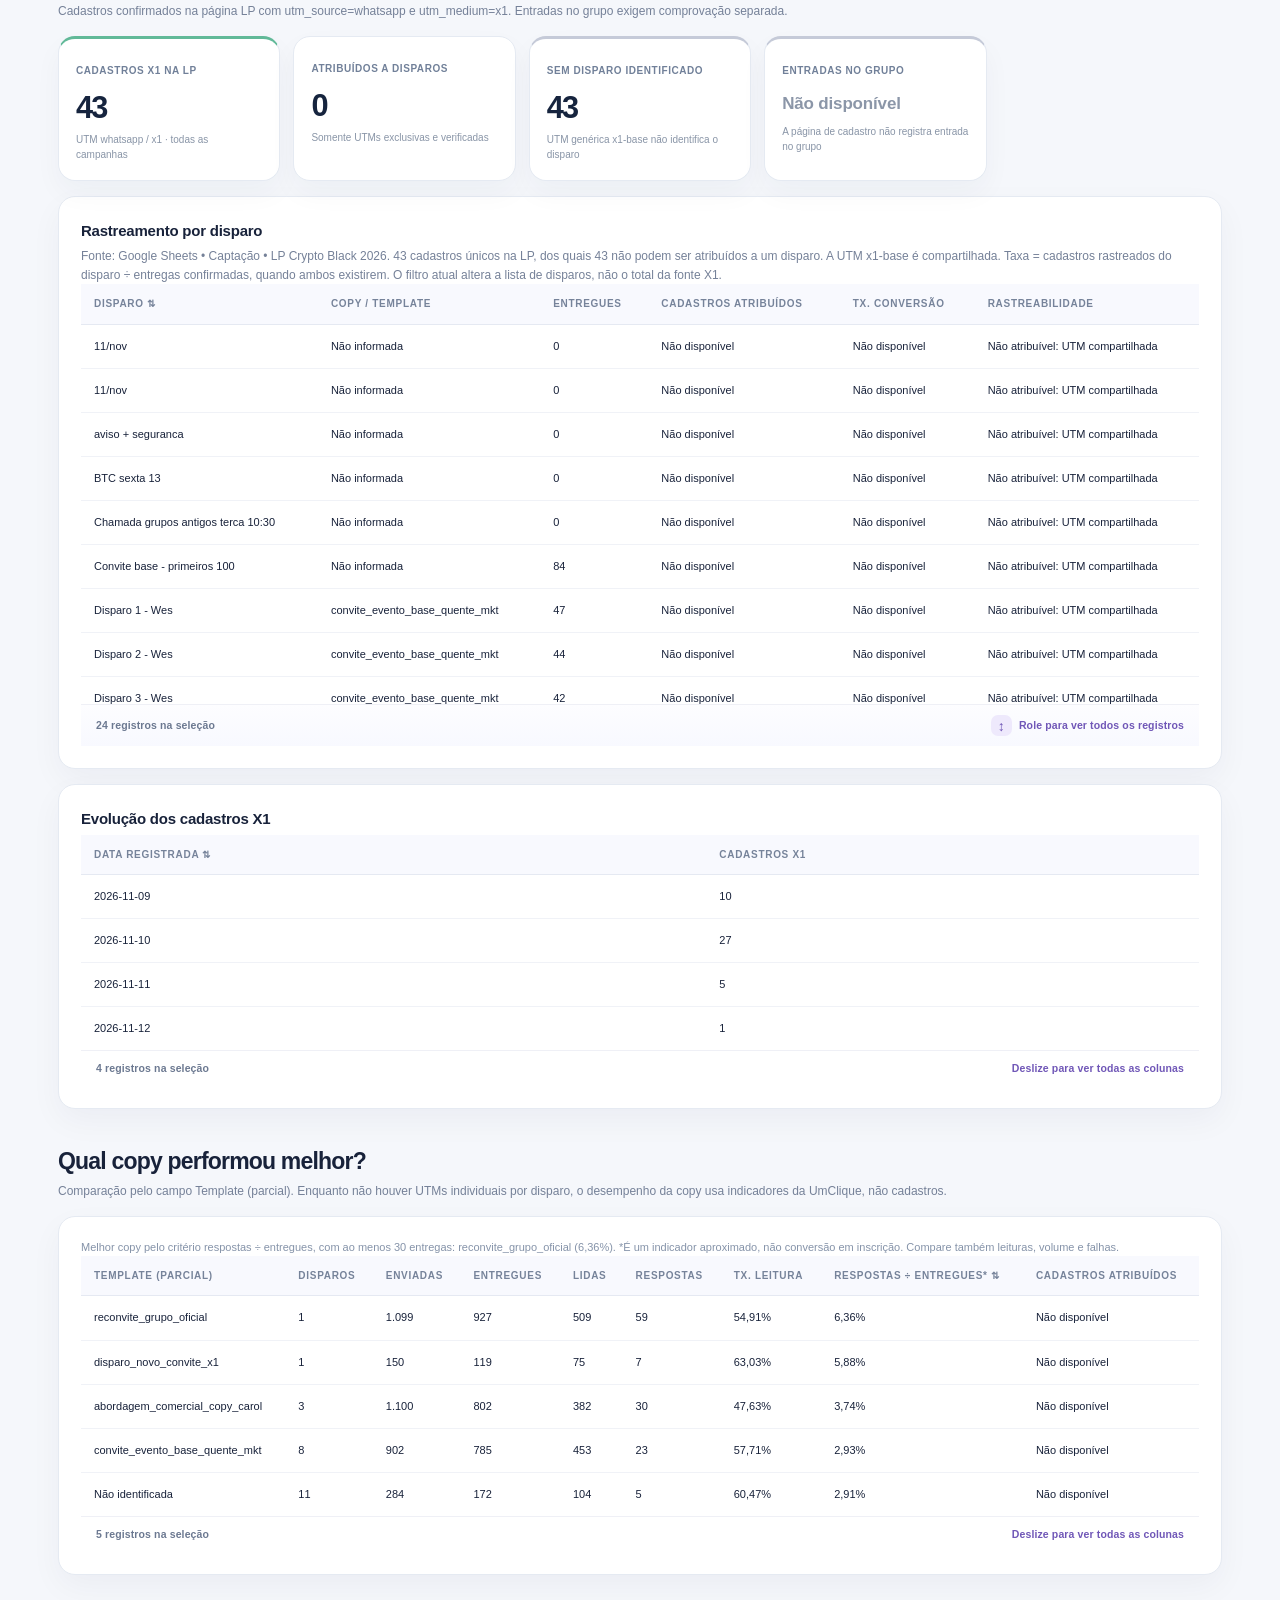
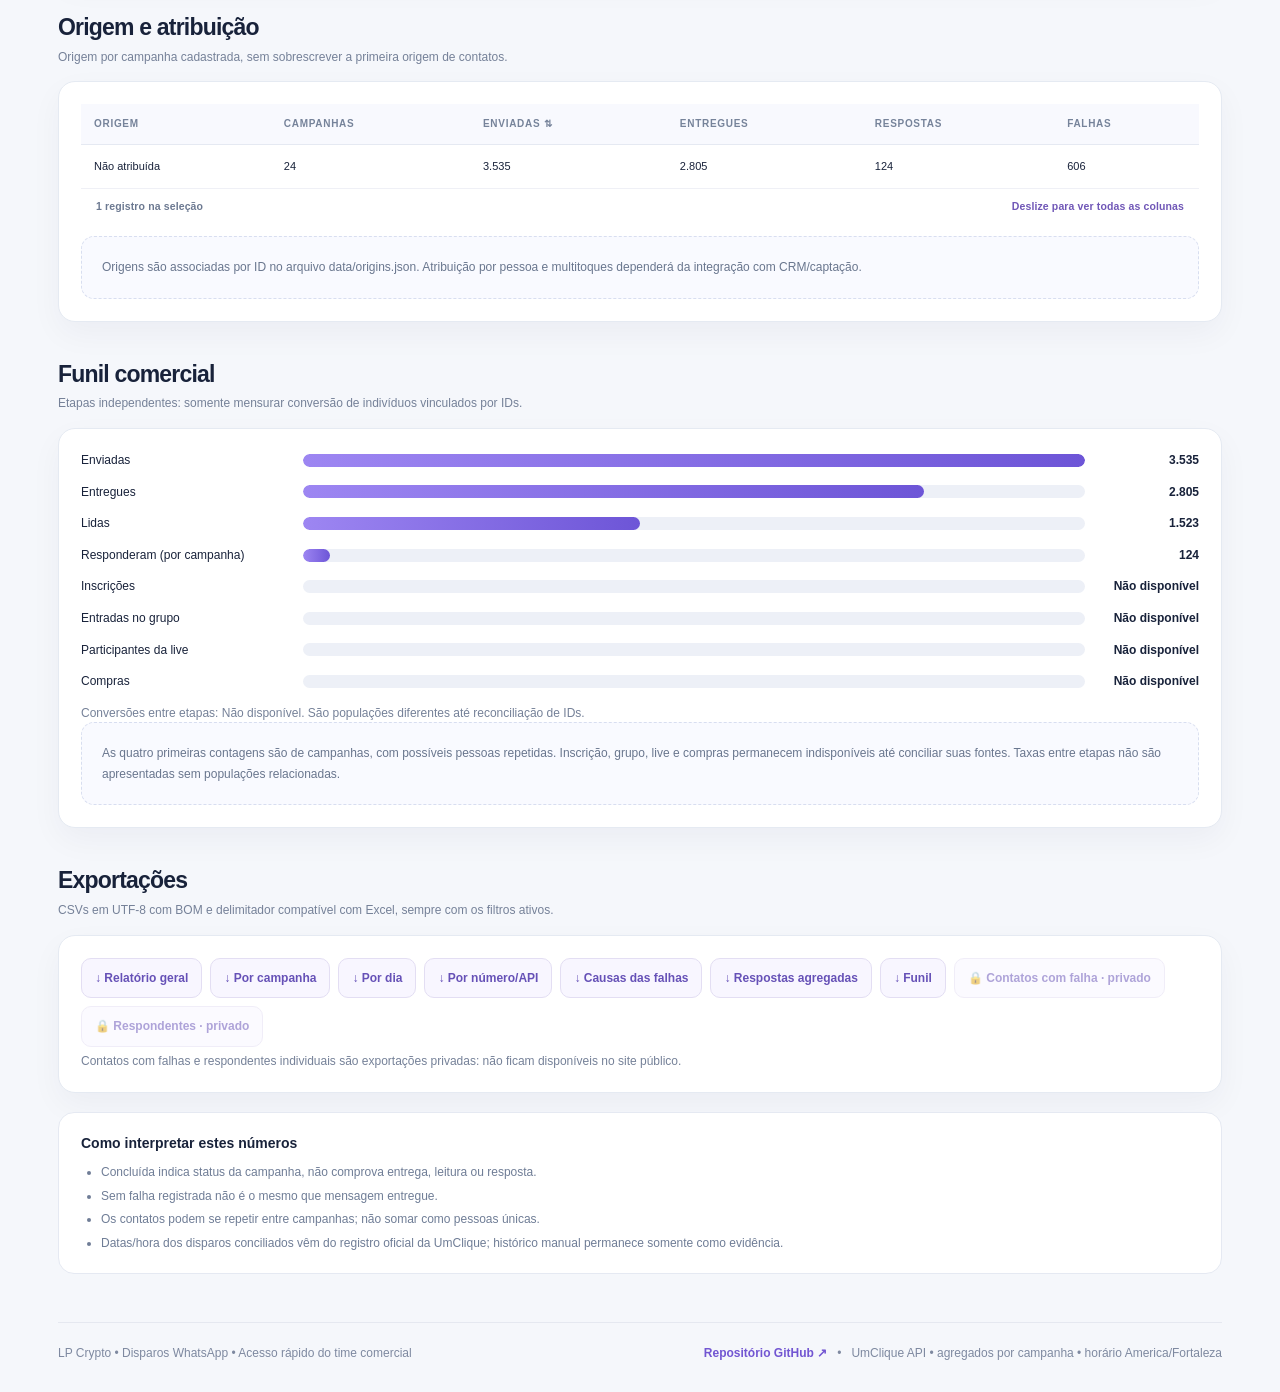
==== commit ea8e0d9a: "ui: ativar áreas com rolagem no dashboard de disparos" ====
--- a/index.html
+++ b/index.html
@@ -91,6 +91,7 @@
     @media(max-width:590px){.topnav{justify-content:space-between}.topnav a{font-size:11px;padding:8px 9px}}
 </style>
 <link rel="stylesheet" href="./assets/dashboard-v2.css">
+  <link rel="stylesheet" href="./assets/scroll-areas.css">
 </head>
 <body>
   <header class="topbar">
@@ -193,5 +194,6 @@
 
   <script src="./assets/model.js"></script>
   <script src="./assets/dashboard-v2.js"></script>
+  <script src="./assets/scroll-areas.js"></script>
 </body>
 </html>
--- a/assets/scroll-areas.css
+++ b/assets/scroll-areas.css
@@ -0,0 +1,115 @@
+/* LP Crypto — bounded data areas shared by the Disparos and Mensageria pages.
+   The page itself stays short; tables preserve the full dataset and CSVs. */
+:root{
+  --lp-scroll-height: 420px;
+  --lp-scrollbar-thumb: #b8abde;
+  --lp-scrollbar-track: #f2f0f9;
+}
+/* Never force a page-wide horizontal scrollbar for wide analytical tables. */
+.table-card,.v2-panel,.panel,.campaign-panel,.campaign-columns>div{min-width:0}
+.table-wrap,.v2-table-scroll,.table-scroll{
+  width:100%;
+  min-width:0;
+  max-width:100%;
+  max-height:min(var(--lp-scroll-height),66vh);
+  overflow:auto;
+  overscroll-behavior-x:contain;
+  overscroll-behavior-y:contain;
+  scrollbar-width:thin;
+  scrollbar-color:var(--lp-scrollbar-thumb) var(--lp-scrollbar-track);
+  -webkit-overflow-scrolling:touch;
+}
+.bar-list,.ratebars,.channel-list{
+  max-height:min(350px,52vh);
+  overflow-y:auto;
+  overflow-x:hidden;
+  overscroll-behavior-y:contain;
+  scrollbar-width:thin;
+  scrollbar-color:var(--lp-scrollbar-thumb) var(--lp-scrollbar-track);
+  padding-right:6px;
+}
+.ratebars{max-height:min(310px,48vh)}
+.campaign-columns .table-scroll{max-height:min(335px,54vh)}
+.v2-table-scroll::-webkit-scrollbar,
+.table-wrap::-webkit-scrollbar,
+.table-scroll::-webkit-scrollbar,
+.bar-list::-webkit-scrollbar,
+.ratebars::-webkit-scrollbar,
+.channel-list::-webkit-scrollbar{width:9px;height:9px}
+.v2-table-scroll::-webkit-scrollbar-track,
+.table-wrap::-webkit-scrollbar-track,
+.table-scroll::-webkit-scrollbar-track,
+.bar-list::-webkit-scrollbar-track,
+.ratebars::-webkit-scrollbar-track,
+.channel-list::-webkit-scrollbar-track{background:var(--lp-scrollbar-track);border-radius:100px}
+.v2-table-scroll::-webkit-scrollbar-thumb,
+.table-wrap::-webkit-scrollbar-thumb,
+.table-scroll::-webkit-scrollbar-thumb,
+.bar-list::-webkit-scrollbar-thumb,
+.ratebars::-webkit-scrollbar-thumb,
+.channel-list::-webkit-scrollbar-thumb{background:var(--lp-scrollbar-thumb);border:2px solid var(--lp-scrollbar-track);border-radius:100px}
+.v2-table-scroll::-webkit-scrollbar-thumb:hover,
+.table-wrap::-webkit-scrollbar-thumb:hover,
+.table-scroll::-webkit-scrollbar-thumb:hover{background:#886adb}
+/* Sticky headers remain readable while scrolling long lists vertically. */
+.table-wrap thead th,
+.v2-table-scroll thead th,
+.table-scroll thead th{
+  position:sticky;
+  top:0;
+  z-index:2;
+  background:#f8f9fe;
+  box-shadow:0 1px 0 #e4e7f1;
+}
+.lp-scroll-region:focus-visible{
+  outline:3px solid rgba(138,109,233,.5);
+  outline-offset:-3px;
+  border-radius:9px;
+}
+.lp-scroll-foot{
+  padding:10px 15px;
+  display:flex;
+  justify-content:space-between;
+  align-items:center;
+  flex-wrap:wrap;
+  gap:7px 14px;
+  border-top:1px solid #eff0f6;
+  background:linear-gradient(180deg,#fdfdff,#f8f9ff);
+  color:#6c7991;
+  font-size:10.5px;
+  font-weight:630;
+  line-height:1.45;
+  letter-spacing:.012em;
+}
+.lp-scroll-foot .lp-scroll-count{font-variant-numeric:tabular-nums}
+.lp-scroll-foot .lp-scroll-tip{
+  display:inline-flex;
+  align-items:center;
+  gap:7px;
+  color:#7057b7;
+  font-weight:750;
+}
+.lp-scroll-foot .lp-scroll-tip:not([hidden])::before{
+  content:"↕";
+  display:inline-grid;
+  place-items:center;
+  width:21px;height:21px;
+  border-radius:7px;
+  background:#eee9fc;
+  font-size:14px;
+}
+.lp-scroll-foot .lp-scroll-tip.lp-horizontal::before{content:"↔"}
+.lp-scroll-foot:has(.lp-scroll-tip[hidden]){background:#fff}
+.lp-scroll-foot[hidden]{display:none!important}
+@media(max-width:700px){
+  :root{--lp-scroll-height:360px}
+  .campaign-columns .table-scroll{max-height:min(340px,56vh)}
+  .bar-list,.ratebars,.channel-list{max-height:320px}
+  .lp-scroll-foot{padding:9px 12px;font-size:10px}
+  .lp-scroll-foot .lp-scroll-tip{font-size:10px}
+  /* Campaign mobile layout uses labeled cards instead of hidden columns. */
+  .campaign-columns .table-scroll{overflow-x:hidden}
+}
+@media(prefers-reduced-motion:reduce){
+  .table-wrap,.v2-table-scroll,.table-scroll,.bar-list,.ratebars,.channel-list{scroll-behavior:auto}
+}
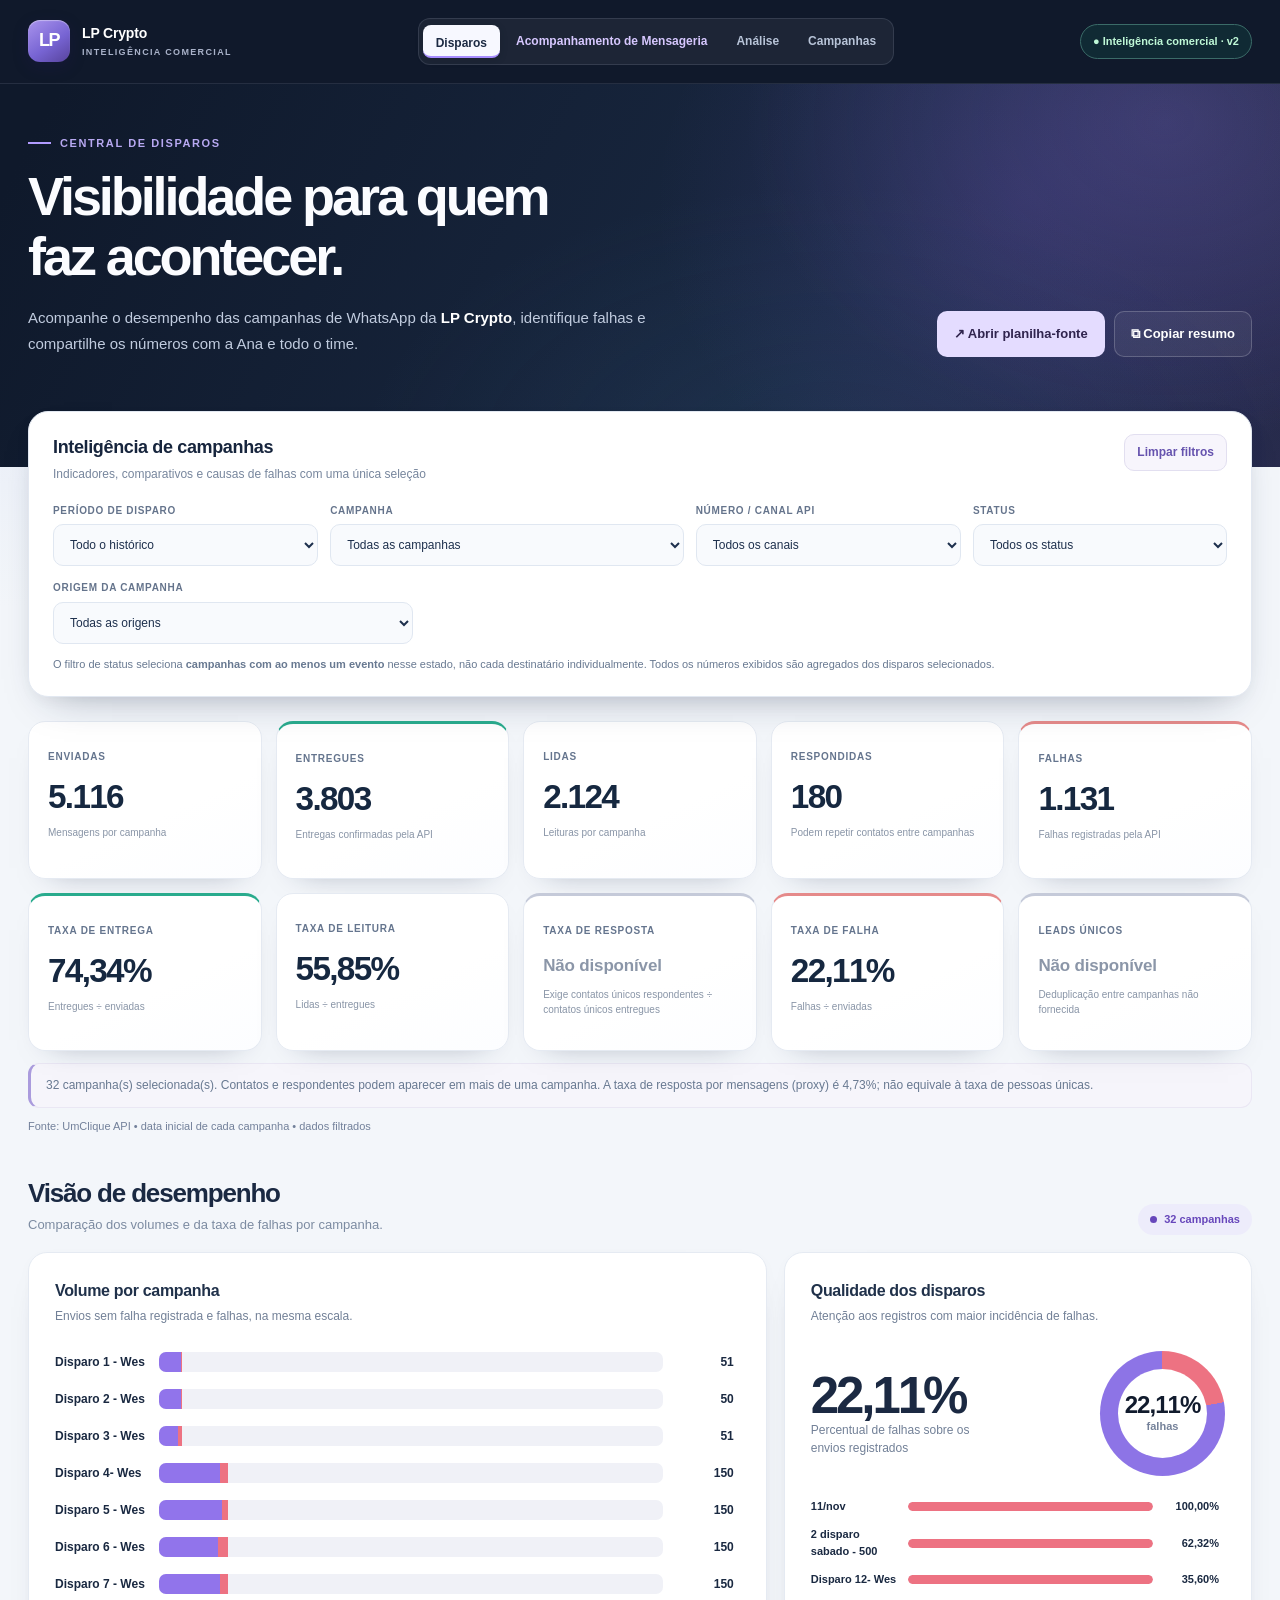
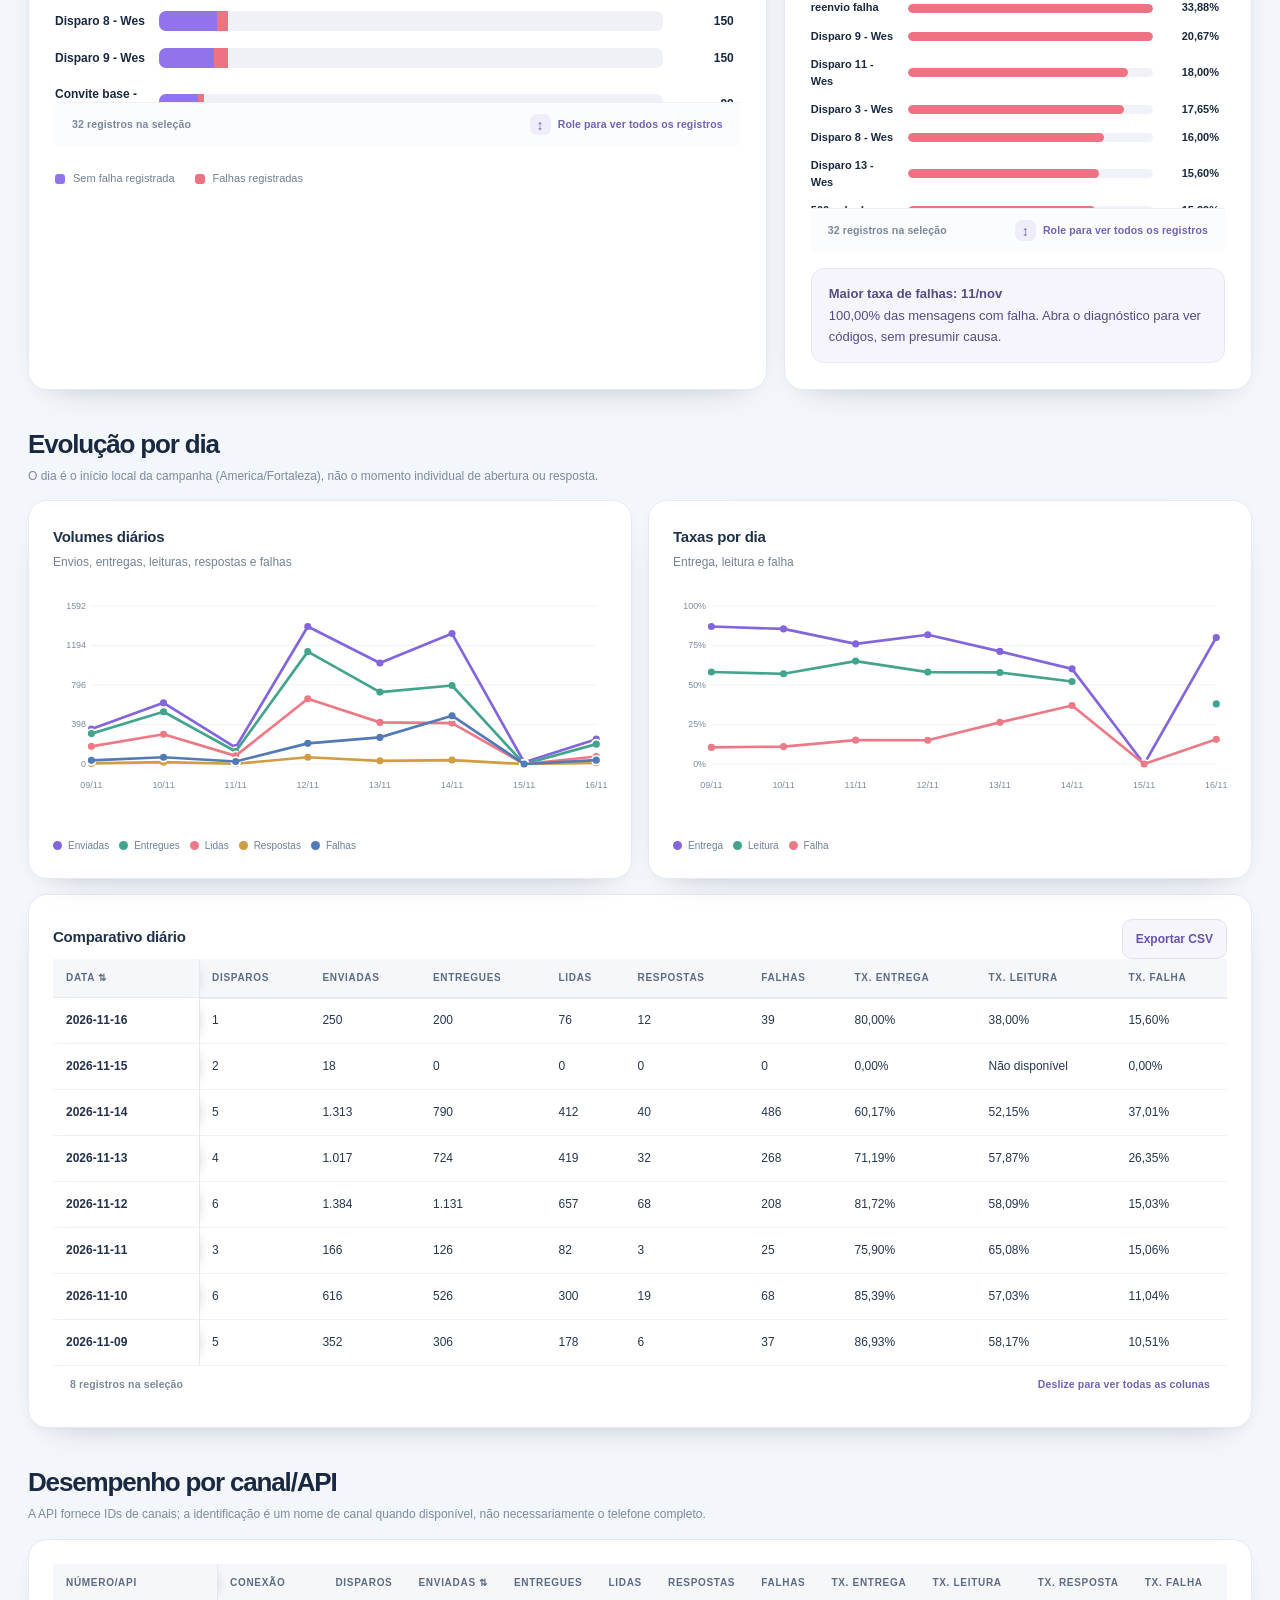
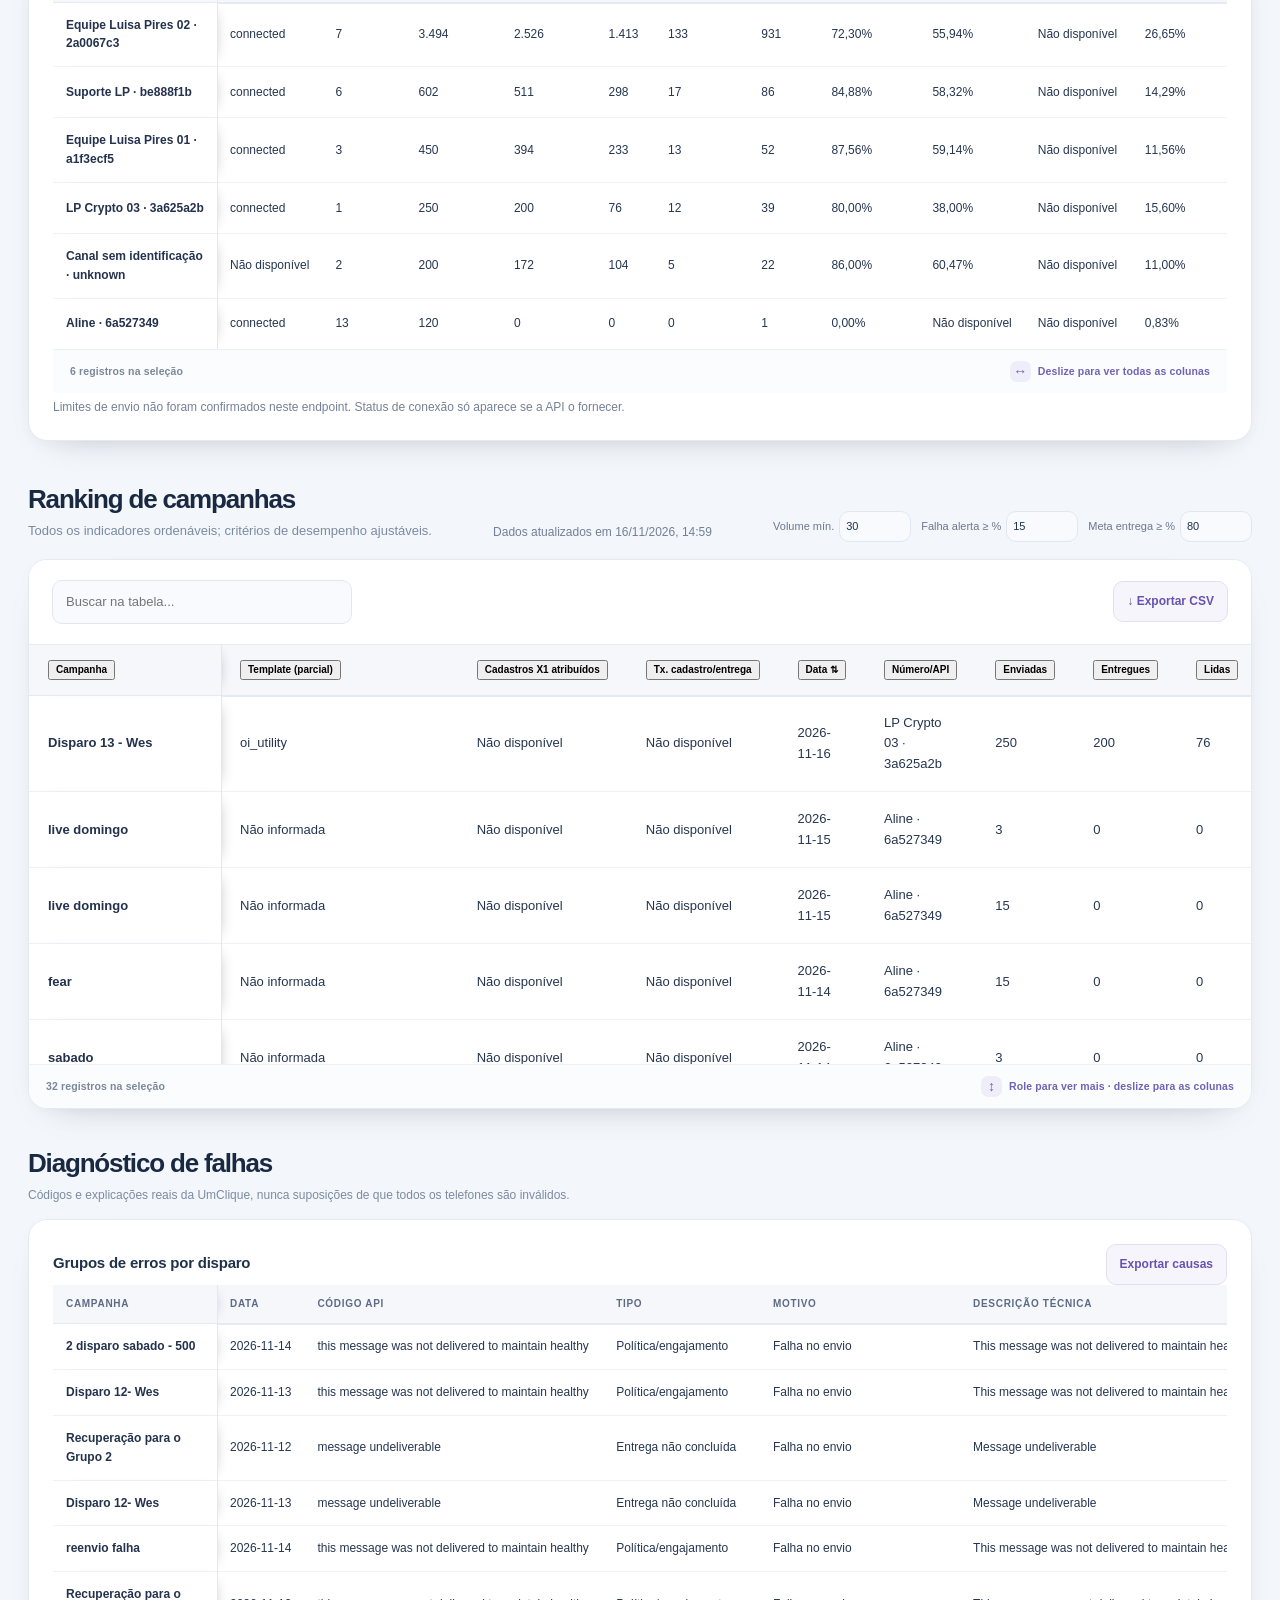
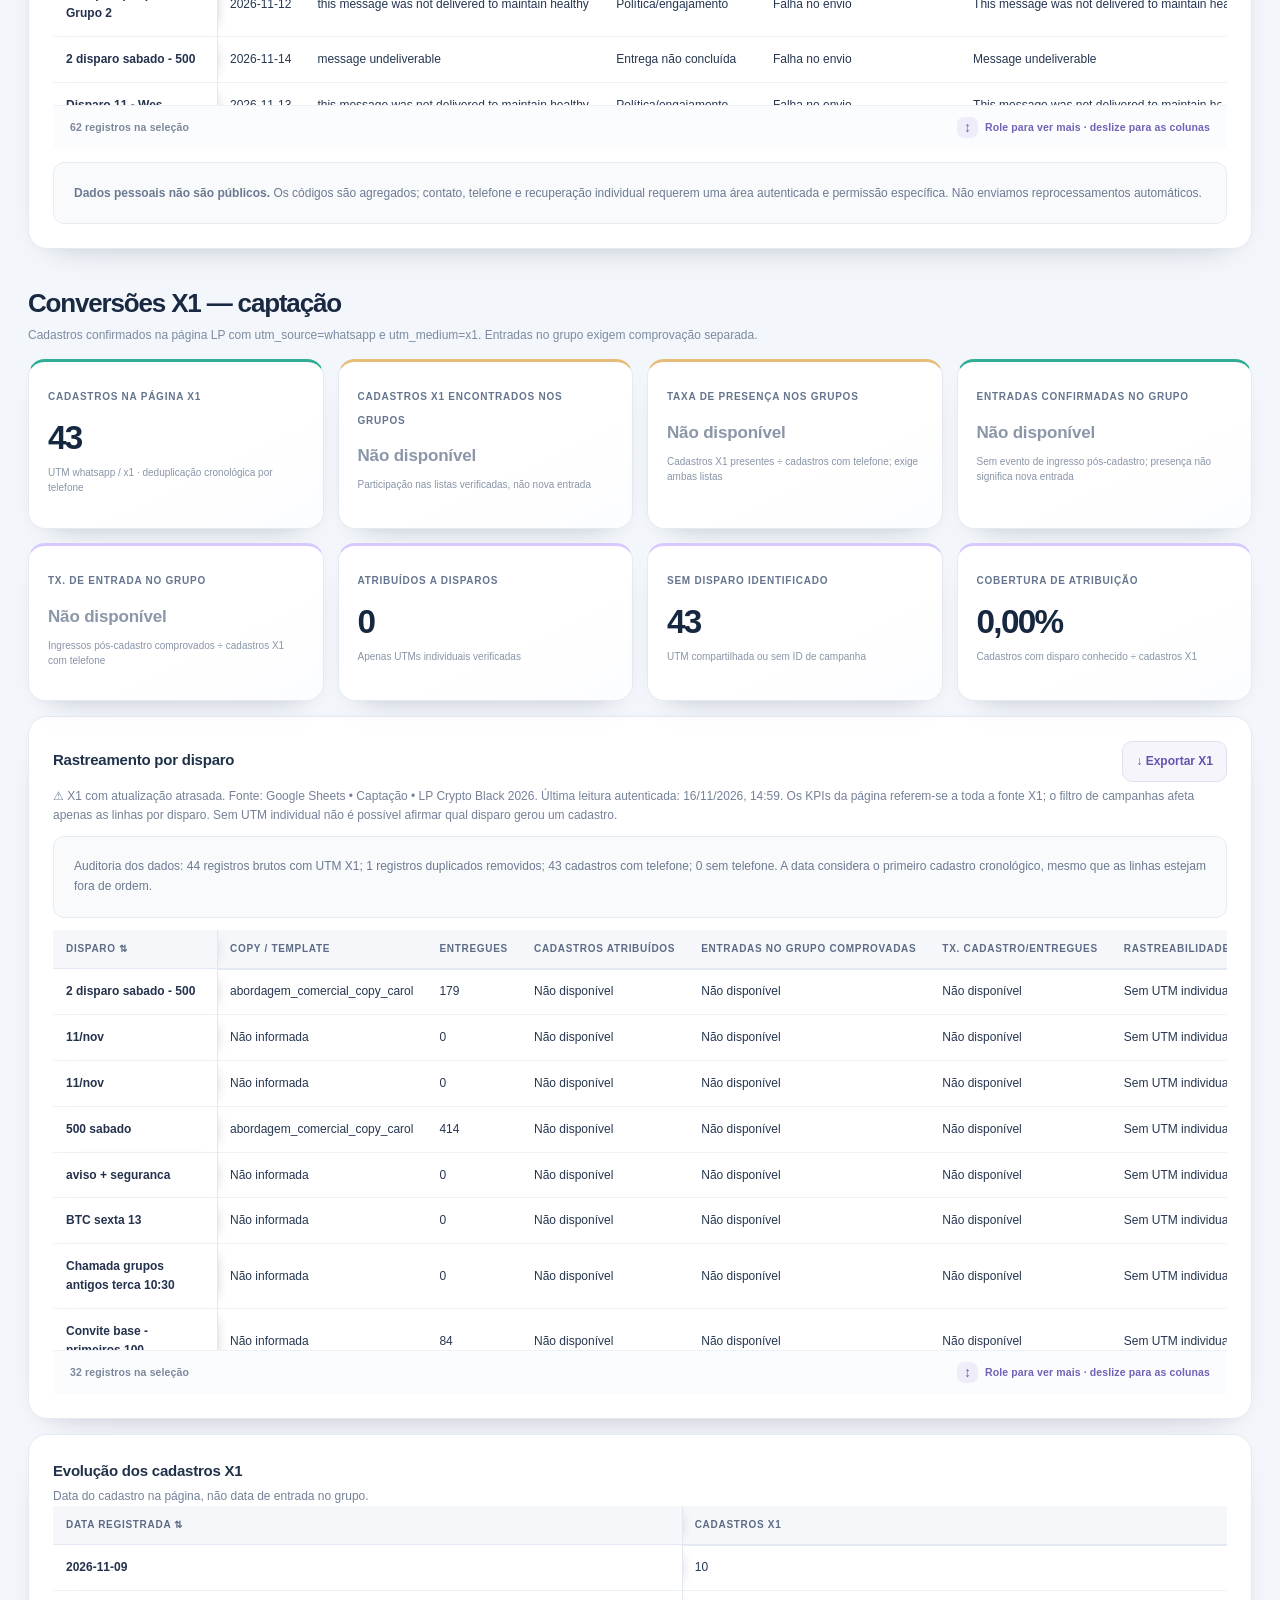
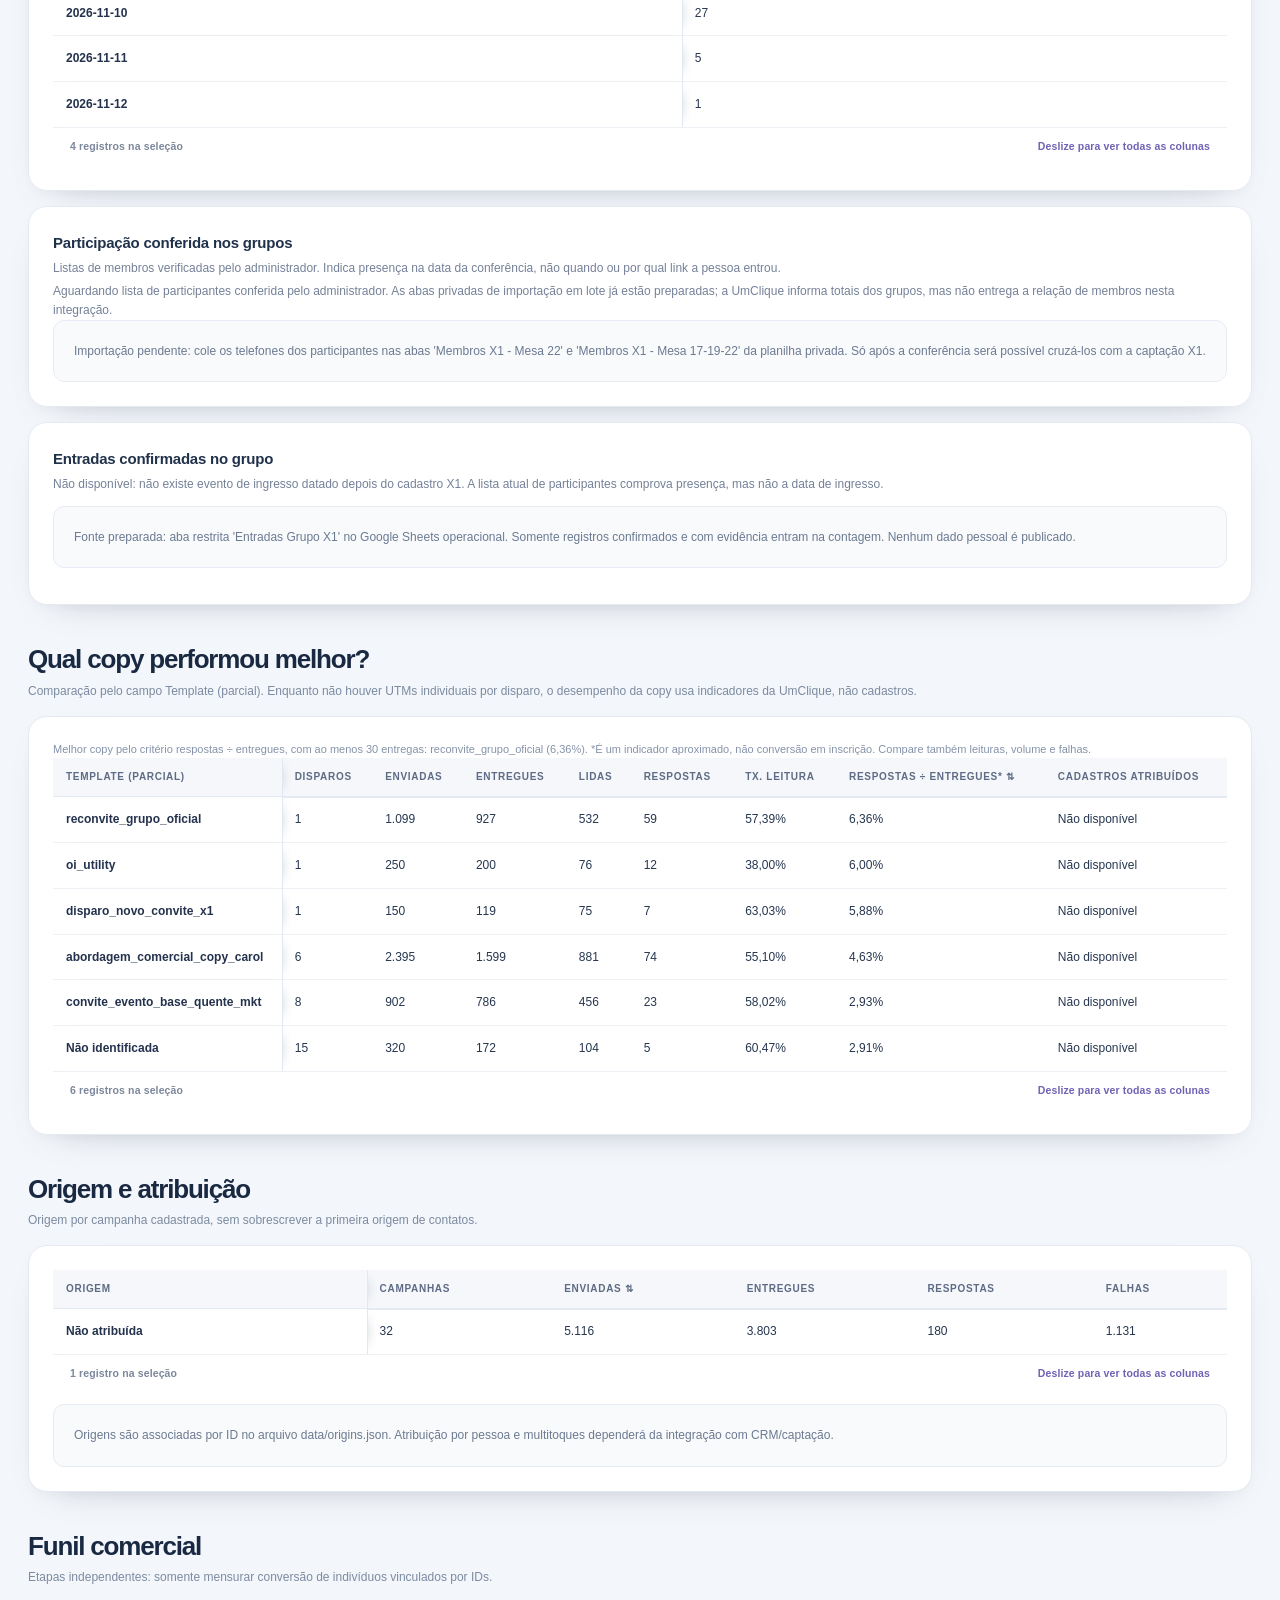
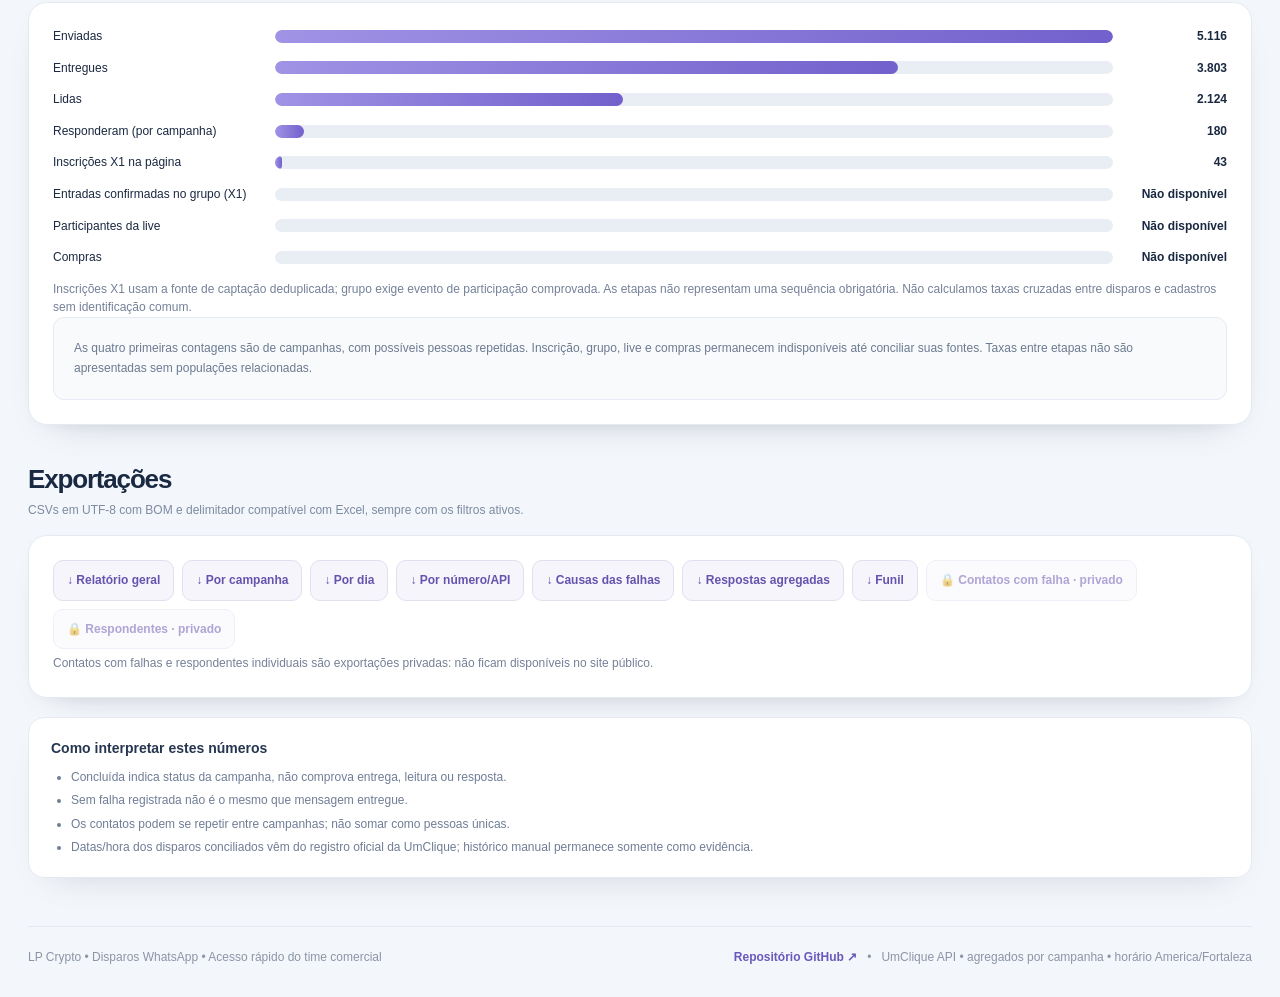
==== commit ee96b16c: "Interface: ativar tema premium e colunas fixas em index.html" ====
--- a/index.html
+++ b/index.html
@@ -91,7 +91,8 @@
     @media(max-width:590px){.topnav{justify-content:space-between}.topnav a{font-size:11px;padding:8px 9px}}
 </style>
 <link rel="stylesheet" href="./assets/dashboard-v2.css">
-  <link rel="stylesheet" href="./assets/scroll-areas.css">
+  <link rel="stylesheet" href="./assets/scroll-areas.css?v=20261116-all">
+  <link rel="stylesheet" href="./assets/premium-ui.css?v=20261116">
 </head>
 <body>
   <header class="topbar">
--- a/assets/dashboard-v2.css
+++ b/assets/dashboard-v2.css
@@ -74,3 +74,17 @@
 @media(max-width:1000px){.v2-filters{grid-template-columns:repeat(2,minmax(0,1fr))}.v2-kpis{grid-template-columns:repeat(3,minmax(0,1fr))}.v2-grid-2{grid-template-columns:1fr}}
 @media(max-width:650px){.v2-filter{margin:-42px 0 18px;padding:17px}.v2-filters{grid-template-columns:1fr}.v2-kpis{grid-template-columns:repeat(2,minmax(0,1fr));gap:9px}.v2-kpi{padding:14px}.v2-kpi .metric{font-size:26px}.v2-section{margin-top:27px}.v2-section-head{display:block}.v2-section-head>*+*{margin-top:9px}.v2-panel{padding:15px}.v2-stage{grid-template-columns:110px minmax(0,1fr) 74px;font-size:10px;gap:8px}.v2-chart{height:210px}.v2-dates{grid-template-columns:1fr}}
 @media print{.v2-filter,.v2-exports{display:none}.v2-kpis{grid-template-columns:repeat(5,minmax(0,1fr))}.v2-panel,.v2-kpi{box-shadow:none}.v2-section{break-inside:avoid}}
+
+
+/* X1 funnel — six clear cards, balanced on desktop and readable on mobile. */
+#v2X1Kpis{grid-template-columns:repeat(4,minmax(0,1fr))}
+#v2X1Kpis .v2-kpi{border-top:3px solid #d7c9ff}
+#v2X1Kpis .v2-kpi:nth-child(1),
+#v2X1Kpis .v2-kpi:nth-child(4){border-top-color:#31ad96}
+#v2X1Kpis .v2-kpi:nth-child(2),
+#v2X1Kpis .v2-kpi:nth-child(3){border-top-color:#e7bd79}
+#v2X1Kpis .v2-kpi .metric{overflow-wrap:anywhere}
+#v2X1Health{font-size:12px;line-height:1.65}
+#v2X1GroupDays .v2-blocked{margin:12px 0}
+@media(max-width:900px){#v2X1Kpis{grid-template-columns:repeat(2,minmax(0,1fr))}}
+@media(max-width:540px){#v2X1Kpis{grid-template-columns:repeat(2,minmax(0,1fr));gap:9px}#v2X1Kpis .v2-kpi{padding:14px}#v2X1Kpis .v2-kpi .metric{font-size:clamp(17px,5vw,26px)}}
--- a/assets/scroll-areas.css
+++ b/assets/scroll-areas.css
@@ -51,16 +51,84 @@
 .v2-table-scroll::-webkit-scrollbar-thumb:hover,
 .table-wrap::-webkit-scrollbar-thumb:hover,
 .table-scroll::-webkit-scrollbar-thumb:hover{background:#886adb}
-/* Sticky headers remain readable while scrolling long lists vertically. */
-.table-wrap thead th,
-.v2-table-scroll thead th,
-.table-scroll thead th{
+/* Table headers stay visible during vertical scrolling. */
+.table-wrap thead th,.v2-table-scroll thead th,.table-scroll thead th{
   position:sticky;
   top:0;
-  z-index:2;
-  background:#f8f9fe;
-  box-shadow:0 1px 0 #e4e7f1;
+  z-index:4;
+  background:#f5f7fb;
+  box-shadow:0 1px 0 #e5eaf2;
 }
+/* Universal frozen identity column: ranking, attribution, performance,
+   errors, owners, daily movement and all other horizontally scrollable tables. */
+.table-wrap table > thead > tr > th:first-child,
+.v2-table-scroll table > thead > tr > th:first-child,
+.table-scroll table > thead > tr > th:first-child,
+.table-wrap table > tbody > tr > td:first-child:not([colspan]),
+.v2-table-scroll table > tbody > tr > td:first-child:not([colspan]),
+.table-scroll table > tbody > tr > td:first-child:not([colspan]){
+  position:sticky;
+  left:0;
+  box-shadow:1px 0 0 #e2e8f1,8px 0 14px -12px rgba(20,30,54,.42);
+}
+.table-wrap table > tbody > tr > td:first-child:not([colspan]),
+.v2-table-scroll table > tbody > tr > td:first-child:not([colspan]),
+.table-scroll table > tbody > tr > td:first-child:not([colspan]){
+  z-index:3;
+  background:#fff;
+  font-weight:750;
+}
+.table-wrap table > thead > tr > th:first-child,
+.v2-table-scroll table > thead > tr > th:first-child,
+.table-scroll table > thead > tr > th:first-child{
+  z-index:6;
+  background:#f5f7fb;
+}
+.table-wrap table > tbody > tr:hover > td:first-child:not([colspan]),
+.v2-table-scroll table > tbody > tr:hover > td:first-child:not([colspan]),
+.table-scroll table > tbody > tr:hover > td:first-child:not([colspan]){
+  background:#f5f7ff;
+}
+/* Give long campaign names enough room while preserving metric visibility. */
+.table-card .table-wrap table > :is(thead,tbody) > tr > :is(th,td):first-child:not([colspan]){
+  width:192px;
+  min-width:192px;
+  max-width:192px;
+  white-space:normal;
+  overflow-wrap:anywhere;
+}
+.v2-table-scroll table > :is(thead,tbody) > tr > :is(th,td):first-child:not([colspan]){
+  min-width:164px;
+  max-width:210px;
+  white-space:normal;
+  overflow-wrap:anywhere;
+}
+#v2DailyTable table > :is(thead,tbody) > tr > :is(th,td):first-child:not([colspan]),
+#v2X1Days table > :is(thead,tbody) > tr > :is(th,td):first-child:not([colspan]),
+#v2X1GroupDays table > :is(thead,tbody) > tr > :is(th,td):first-child:not([colspan]){
+  min-width:110px;
+  max-width:130px;
+}
+.table-scroll table > :is(thead,tbody) > tr > :is(th,td):first-child:not([colspan]){
+  overflow-wrap:anywhere;
+}
+@media(max-width:590px){
+  .table-card .table-wrap table > :is(thead,tbody) > tr > :is(th,td):first-child:not([colspan]){width:150px;min-width:150px;max-width:150px}
+  .v2-table-scroll table > :is(thead,tbody) > tr > :is(th,td):first-child:not([colspan]){min-width:140px;max-width:170px}
+}
+/* Mensageria lead-source tables switch to stacked cards on mobile:
+   their first cells must never float independently of their card. */
+@media(max-width:700px){
+  .campaign-columns .table-scroll table > :is(thead,tbody) > tr > :is(th,td):first-child{
+    position:static;
+    left:auto;
+    box-shadow:none;
+  }
+  .campaign-columns .table-scroll table > tbody > tr > td:first-child:not([colspan]){
+    background:transparent;
+  }
+}
+
 .lp-scroll-region:focus-visible{
   outline:3px solid rgba(138,109,233,.5);
   outline-offset:-3px;
--- a/assets/premium-ui.css
+++ b/assets/premium-ui.css
@@ -0,0 +1,286 @@
+/* LP Crypto / commercial intelligence — unified premium interface, visual only.
+   Uses the existing metrics and DOM; intentionally does not touch integrations. */
+:root{
+  --navy:#111b2d;
+  --navy2:#1d2a43;
+  --ink:#1a2941;
+  --paper:#f3f6fa;
+  --line:#e5ebf3;
+  --muted:#728097;
+  --purple:#7764d6;
+  --purple2:#9f8de9;
+  --violet:#806bd5;
+  --teal:#1ca58f;
+  --shadow:0 16px 38px -24px rgba(26,40,78,.22);
+  --lp-scrollbar-thumb:#b7bfce;
+  --lp-scrollbar-track:#edf1f7;
+}
+html{scroll-padding-top:24px}
+body,body.v2-active{
+  background:
+    radial-gradient(ellipse 70% 380px at 0% 310px,rgba(224,231,246,.65),transparent 78%),
+    #f3f6fa;
+  color:var(--ink);
+  -webkit-font-smoothing:antialiased;
+}
+.topbar{
+  background:#10192b;
+  border-bottom:1px solid rgba(205,216,244,.11);
+}
+.top-inner{max-width:1370px}
+.container{max-width:1340px}
+.brandmark{
+  background:linear-gradient(145deg,#aa94ed 0%,#7764d3 57%,#57439c 100%);
+  box-shadow:inset 0 1px 1px rgba(255,255,255,.4),0 5px 15px rgba(36,22,88,.26);
+  border-radius:12px;
+}
+.brandtitle{letter-spacing:-.012em}
+.topnav{
+  background:rgba(255,255,255,.055);
+  border:1px solid rgba(221,226,249,.12);
+  border-radius:12px;
+  padding:4px;
+  gap:3px;
+}
+.topnav a{
+  color:#b8c4d8;
+  border-radius:8px;
+  border:0;
+  font-size:12px;
+  font-weight:700;
+  padding:9px 13px;
+  transition:background-color .18s ease,color .18s ease;
+}
+.topnav a:hover{color:#fff;background:rgba(255,255,255,.08)}
+.topnav a[aria-current="page"]{
+  color:#1c2a43;
+  background:#f7f8ff;
+  box-shadow:0 2px 9px rgba(0,0,0,.12);
+}
+.hero{
+  background:
+    radial-gradient(ellipse 560px 420px at 91% 10%,rgba(132,111,204,.25),transparent 75%),
+    radial-gradient(ellipse 660px 390px at 65% 100%,rgba(60,104,149,.16),transparent 72%),
+    linear-gradient(118deg,#0f192b 4%,#192841 64%,#272a4c 100%);
+  padding-top:51px;
+  padding-bottom:110px;
+}
+.hero:before{opacity:.55}
+.hero-inner{position:relative;z-index:1}
+.hero h1{
+  color:#fbfcff;
+  font-weight:810;
+  letter-spacing:-.057em;
+  line-height:1.12;
+}
+.hero h1 em{color:#b1a2f1}
+.hero p{color:#c1ccdf;line-height:1.75}
+.hero .eyebrow{color:#b8a9f2;letter-spacing:.145em}
+.primary,.ghost{
+  border-radius:10px;
+  font-weight:750;
+  transition:transform .16s ease,background-color .16s ease;
+}
+.primary{background:#e4dcff;color:#30244e}
+.primary:hover{background:#f0e9ff}
+.ghost{background:rgba(255,255,255,.06)}
+.primary:hover,.ghost:hover{transform:translateY(-1px)}
+.hero-copy{
+  background:linear-gradient(145deg,rgba(255,255,255,.095),rgba(255,255,255,.04));
+  border-color:rgba(222,224,253,.2);
+  box-shadow:0 20px 35px -22px rgba(0,0,0,.35);
+  backdrop-filter:blur(5px);
+}
+.v2-filter,.filter-panel{
+  border-radius:20px;
+  background:#fff;
+  border:1px solid #e2e8f1;
+  box-shadow:0 18px 40px -22px rgba(22,36,68,.38),0 6px 17px rgba(19,31,55,.035);
+}
+.v2-filterbar h2,.section-inline strong{color:#17253d;font-weight:800}
+.v2-field label,label{color:#65748c}
+.v2-field select,.v2-field input,label select,label input,.search,.search-label input,
+.v2-thresholds input,.v2-mini-controls select,.v2-mini-controls input{
+  background:#f8fafd;
+  border-color:#e0e7f1;
+  border-radius:10px;
+  color:#1e304d;
+  transition:background .15s,border-color .15s,box-shadow .15s;
+}
+.v2-field select:focus,.v2-field input:focus,label select:focus,label input:focus,
+.search:focus,.search-label input:focus{
+  background:#fff;
+  border-color:#9180df;
+  box-shadow:0 0 0 3px rgba(126,105,207,.13);
+  outline:none;
+}
+.v2-reset,.reset,.btn,.v2-action,.btn-small{
+  border:1px solid #e2dff0;
+  color:#6653ae;
+  background:#f7f5fc;
+  border-radius:10px;
+  font-weight:750;
+  transition:background-color .16s,border-color .16s,transform .16s;
+}
+.v2-reset:hover,.reset:hover,.btn:hover,.v2-action:hover,.btn-small:hover{
+  background:#eeeaf9;border-color:#d8d0f4;transform:translateY(-1px);
+}
+.v2-section,.section-head,.section-header{scroll-margin-top:22px}
+.v2-section-head h2,.section-head h2,.section-header h2{
+  color:#1a2942;
+  font-size:clamp(21px,2.2vw,26px);
+  font-weight:830;
+  letter-spacing:-.045em;
+}
+.v2-section-head p,.section-head p,.section-header p{color:#7c8ba1}
+.v2-kpis,.kpi-grid{gap:14px}
+.v2-kpi,.kpi,.campaign-metric{
+  position:relative;
+  overflow:hidden;
+  background:linear-gradient(155deg,#fff 59%,#fcfdff);
+  border:1px solid #e5eaf2;
+  border-radius:17px;
+  box-shadow:0 13px 29px -24px rgba(20,36,68,.5);
+  transition:transform .2s ease,box-shadow .2s ease,border-color .2s ease;
+}
+.v2-kpi:hover,.kpi:hover,.campaign-metric:hover{
+  transform:translateY(-2px);
+  border-color:#d7deef;
+  box-shadow:0 18px 29px -20px rgba(29,42,84,.24);
+}
+.v2-kpi{padding:21px 19px}
+.v2-kpi .label,.kpi small,.campaign-metric small{
+  color:#65758e;
+  font-size:10px;
+  font-weight:780;
+  letter-spacing:.075em;
+}
+.v2-kpi .metric,.kpi strong,.campaign-metric strong{
+  color:#162840;
+  letter-spacing:-.05em;
+  font-variant-numeric:tabular-nums;
+}
+.v2-kpi .metric{font-size:clamp(26px,2.6vw,36px);margin:13px 0 9px}
+.v2-kpi.positive{border-top-color:#29ab8d}
+.v2-kpi.negative{border-top-color:#e58a8a}
+.v2-kpi.unknown{border-top-color:#c5cad9}
+.v2-alert,.filter-note,.v2-status-note{
+  color:#687991;
+  line-height:1.75;
+}
+.v2-alert{
+  background:#f6f5fb;
+  border-color:#eae7f4;
+  border-left:3px solid #aa9bdd;
+}
+.v2-panel,.panel,.campaign-panel,.table-card{
+  background:#fff;
+  border:1px solid #e5eaf2;
+  border-radius:19px;
+  box-shadow:0 15px 36px -27px rgba(23,38,70,.38),0 4px 14px rgba(23,38,70,.025);
+}
+.v2-panel{padding:24px}
+.v2-panel h3,.panel h3,.campaign-columns h3{color:#20314a;font-weight:790}
+.v2-blocked,.privacy-note,.campaign-privacy{
+  background:#f8fafc;
+  border:1px solid #e6eaf2;
+  border-radius:11px;
+  color:#6c7a91;
+}
+.v2-stage .track,.track{background:#e9eef5}
+.v2-stage .fill{background:linear-gradient(90deg,#a092e5,#7261cc)}
+.v2-chart .gridline,.chart .grid{stroke:#edf1f6}
+.v2-chart .axis{stroke:#dce3ed}
+.v2-chart .series,.chart .line{stroke-width:3}
+.v2-legend,.chart-legend{color:#6f809a}
+.rate-top .rate-num{color:#1b2942}
+.insight{background:#f6f5fd;border-color:#e8e5f6;color:#554c85}
+.coverage-panel{
+  background:linear-gradient(110deg,#f8f8fd,#f4f6fb);
+  border:1px solid #e2e5f2;
+  box-shadow:0 12px 25px -25px rgba(30,36,70,.35);
+}
+.coverage-label,.section-kicker{color:#7560c1}
+.campaign-panel{border-color:#e2e7f2}
+.campaign-columns>div{border-color:#e7ebf3;background:#fcfdff}
+.campaign-metric{background:#fff}
+.channel-item{border-color:#e7eaf1;background:#fcfdff;transition:background .15s,border-color .15s}
+.channel-item:hover{background:#f8faff;border-color:#dce3ef}
+.lp-scroll-region{
+  background:#fff;
+  scrollbar-color:#b8bfcd #edf1f7;
+}
+.lp-scroll-region table{
+  border-collapse:separate;
+  border-spacing:0;
+  font-variant-numeric:tabular-nums;
+}
+.lp-scroll-region table th{
+  background:#f5f7fb;
+  color:#6a7891;
+  font-weight:780;
+  letter-spacing:.055em;
+  border-bottom:1px solid #e4eaf3;
+  text-transform:uppercase;
+  line-height:1.4;
+}
+.lp-scroll-region table td{
+  color:#263650;
+  border-bottom:1px solid #eef1f6;
+  border-top:0;
+  line-height:1.58;
+}
+.lp-scroll-region table tbody tr:hover td{background:#f5f7ff}
+.lp-scroll-region table tbody tr:last-child td{border-bottom:0}
+.lp-scroll-region table tbody td:first-child:not([colspan]){font-weight:790;color:#24324d}
+.lp-scroll-region table > thead > tr > th:first-child{background:#f5f7fb}
+.lp-scroll-region table > tbody > tr > td:first-child:not([colspan]){background:#fff}
+.lp-scroll-region table > tbody > tr:hover > td:first-child:not([colspan]){background:#f5f7ff}
+.v2-table-scroll td,.table-scroll td{font-size:12px}
+.v2-table-scroll th,.table-scroll th{font-size:10px}
+.v2-table-scroll button.sort,.table-scroll th button{color:#5d6b84;font-weight:790}
+.v2-table-scroll button.sort:hover,.table-scroll th button:hover{color:#6f58c3}
+.table-tools{padding:20px 23px;background:#fff}
+.table-card .table-wrap,.v2-table-scroll,.table-scroll{border-radius:0 0 12px 12px}
+.table-card table th,.table-card table td{padding-left:19px;padding-right:19px}
+.lp-scroll-foot{
+  background:#fbfcfe;
+  color:#7b879a;
+  border-top:1px solid #edf0f5;
+  padding:11px 17px;
+}
+.lp-scroll-foot .lp-scroll-tip{color:#7162b5}
+.lp-scroll-foot .lp-scroll-tip:not([hidden])::before{background:#f0edfb}
+.v2-pill{border-radius:7px;letter-spacing:.005em}
+.v2-pill.warn{background:#fff1ef;color:#b65058}
+.note-box,.interpretation{background:#fff;border:1px solid #e5eaf2;box-shadow:var(--shadow)}
+.privacy-note strong,.note-box h3{color:#263650}
+footer{color:#8b95a7}
+footer a,.footer-link{color:#6a58bd}
+button:focus-visible,a:focus-visible,select:focus-visible,input:focus-visible{
+  outline:3px solid rgba(123,103,212,.3);
+  outline-offset:3px;
+}
+@media(max-width:900px){
+  .topnav{max-width:100%;overflow-x:auto}
+  .topnav a{padding:9px 11px}
+}
+@media(max-width:700px){
+  .hero{padding-top:37px;padding-bottom:88px}
+  .topnav{padding:3px}
+  .topnav a{font-size:11px}
+  .v2-panel,.panel{border-radius:15px}
+  .v2-kpi{padding:16px}
+  .v2-section-head h2,.section-head h2,.section-header h2{font-size:22px}
+  .campaign-columns .table-scroll table tbody td:first-child{background:transparent}
+  .campaign-columns .table-scroll table tbody tr:hover td:first-child{background:transparent}
+  .table-card table th,.table-card table td{padding-left:13px;padding-right:13px}
+}
+@media(prefers-reduced-motion:reduce){
+  *,*::before,*::after{transition:none!important;scroll-behavior:auto!important}
+}
+@media print{
+  body,body.v2-active{background:#fff}
+  .v2-kpi,.kpi,.campaign-metric,.v2-panel,.panel,.table-card{box-shadow:none}
+  .hero{background:#fff;color:#111}
+}
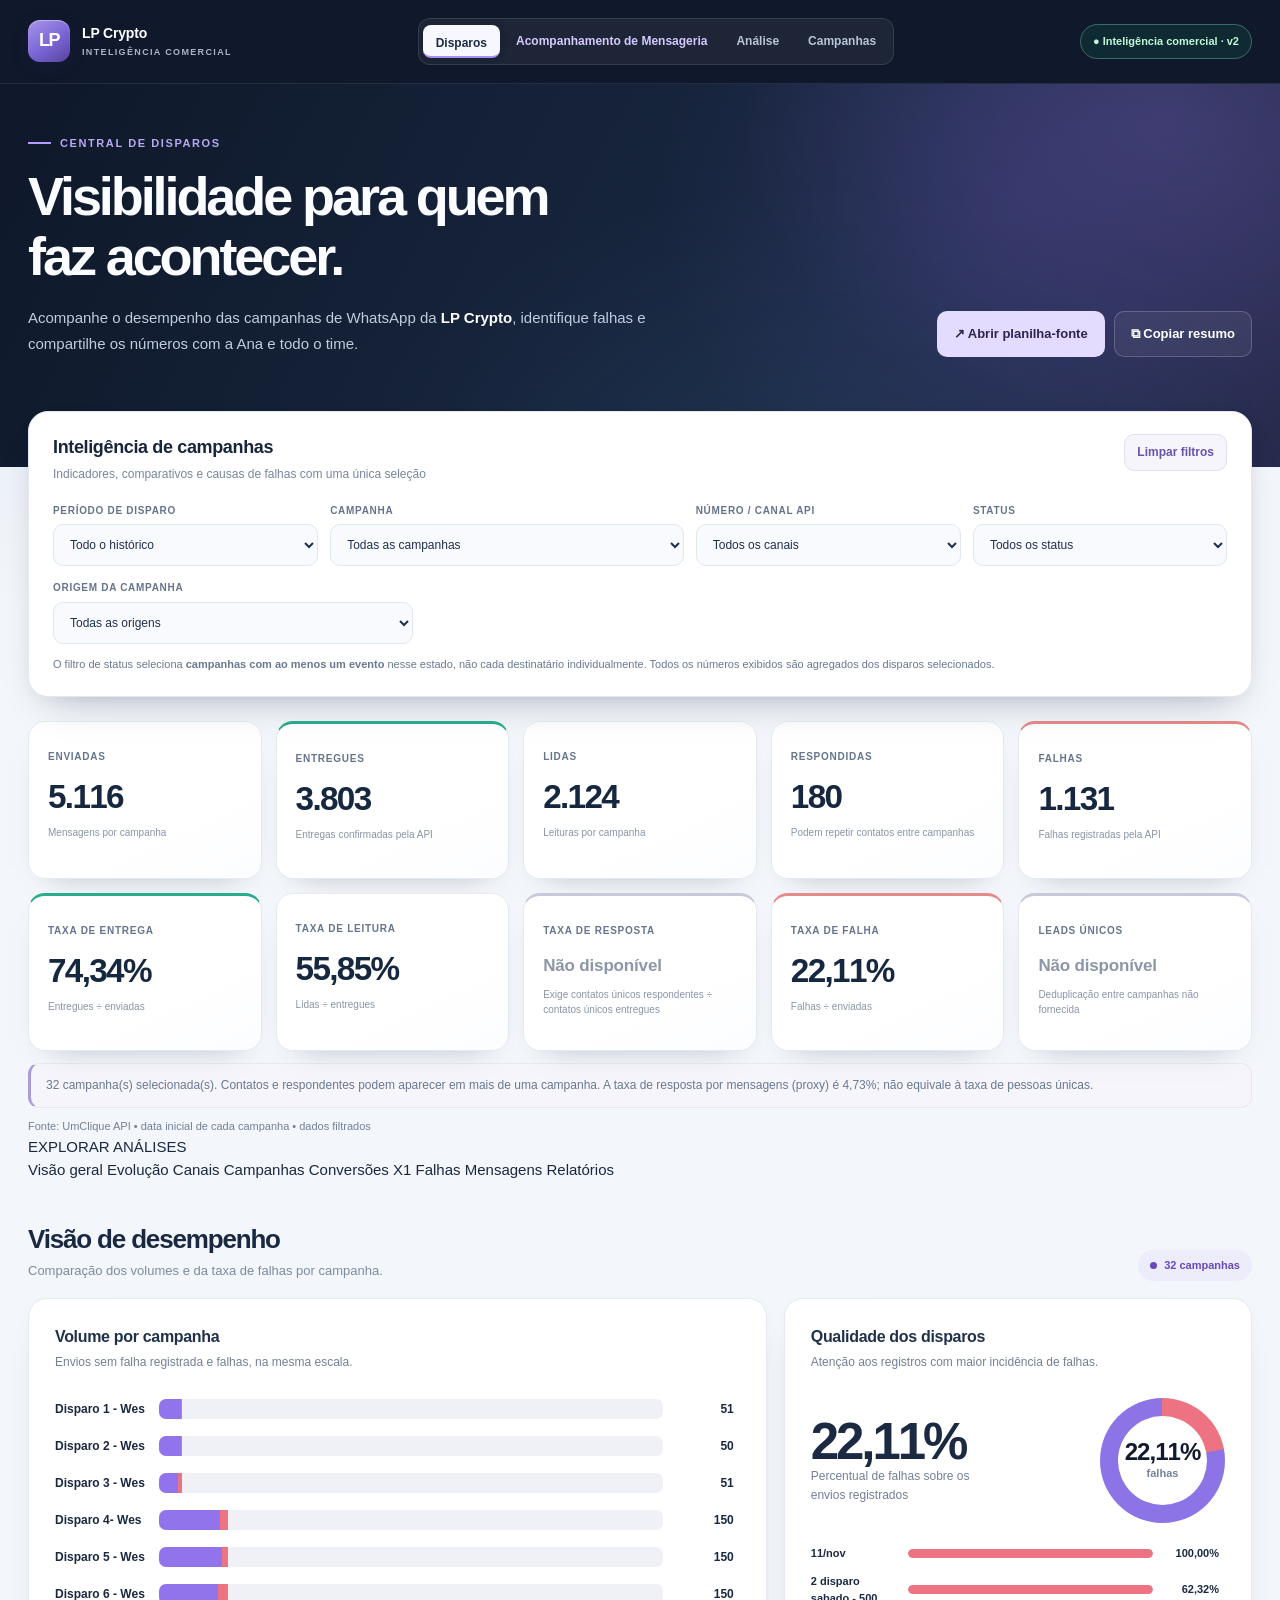
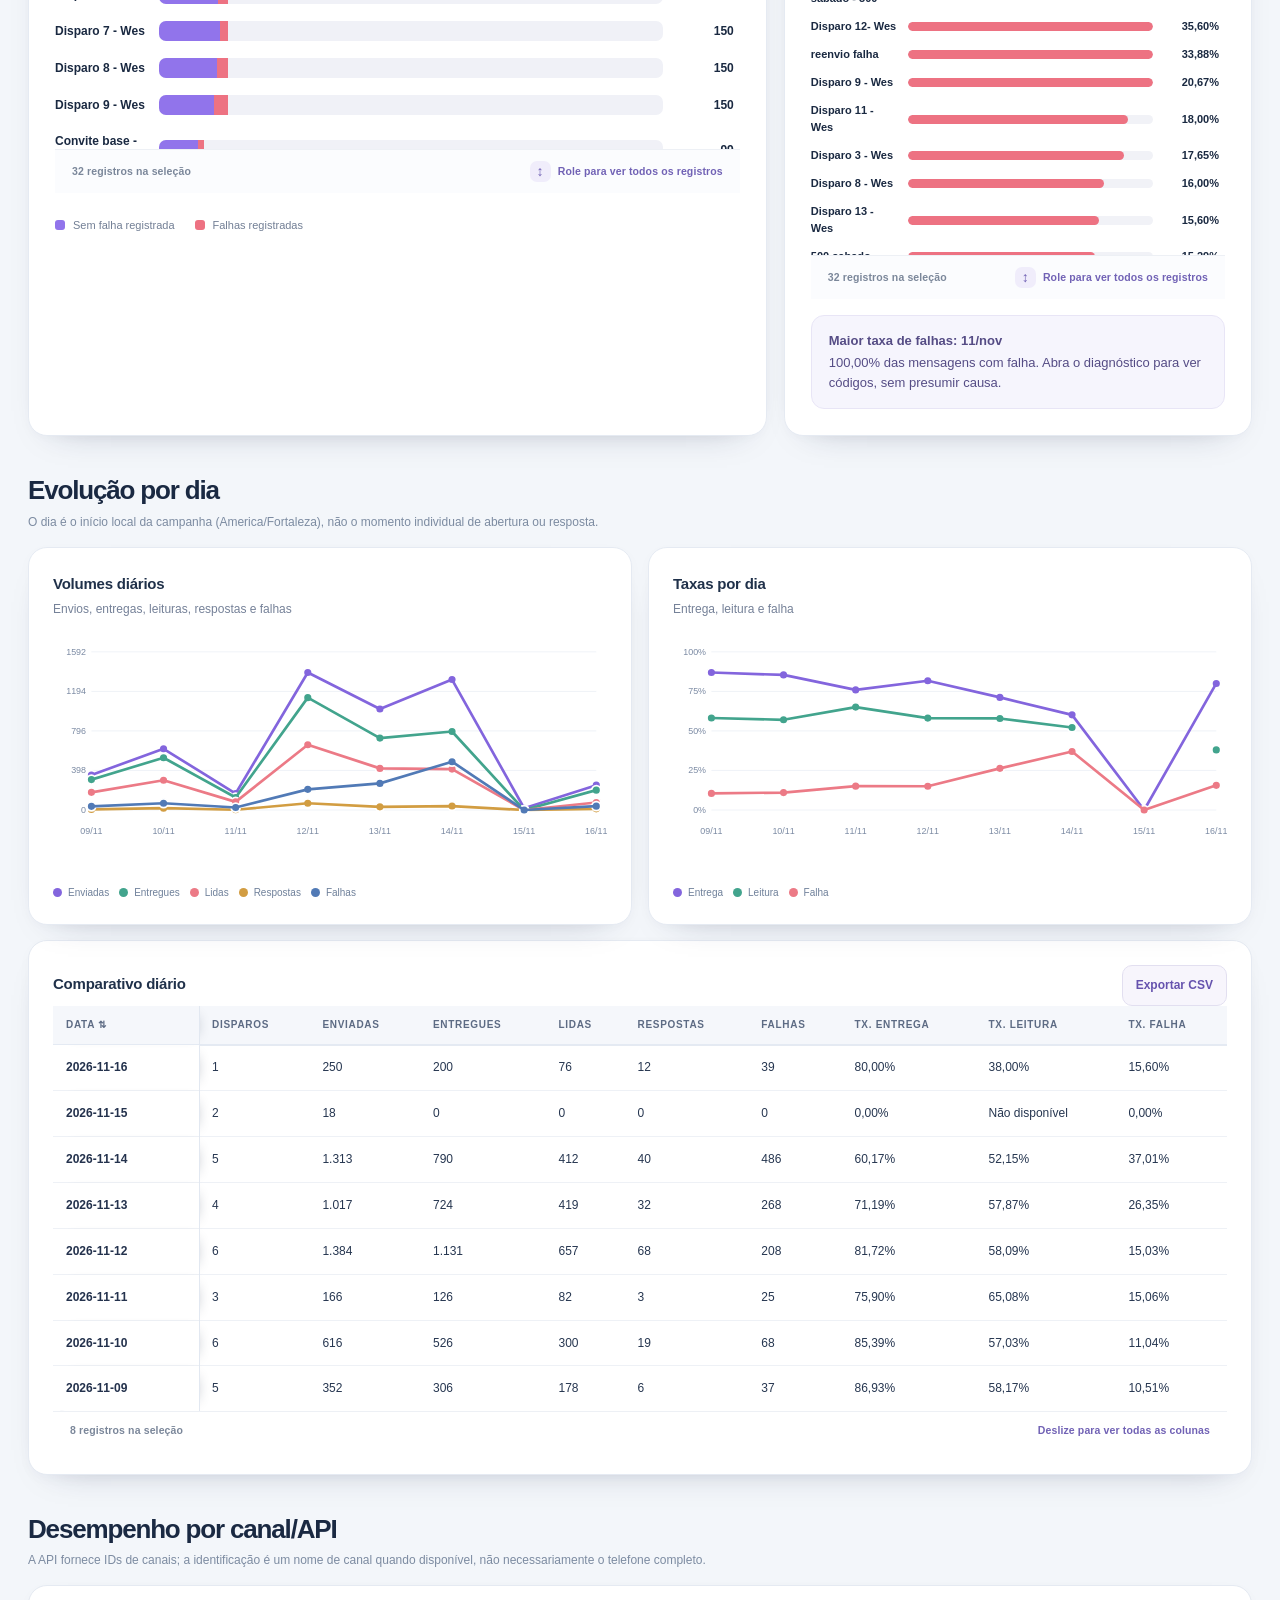
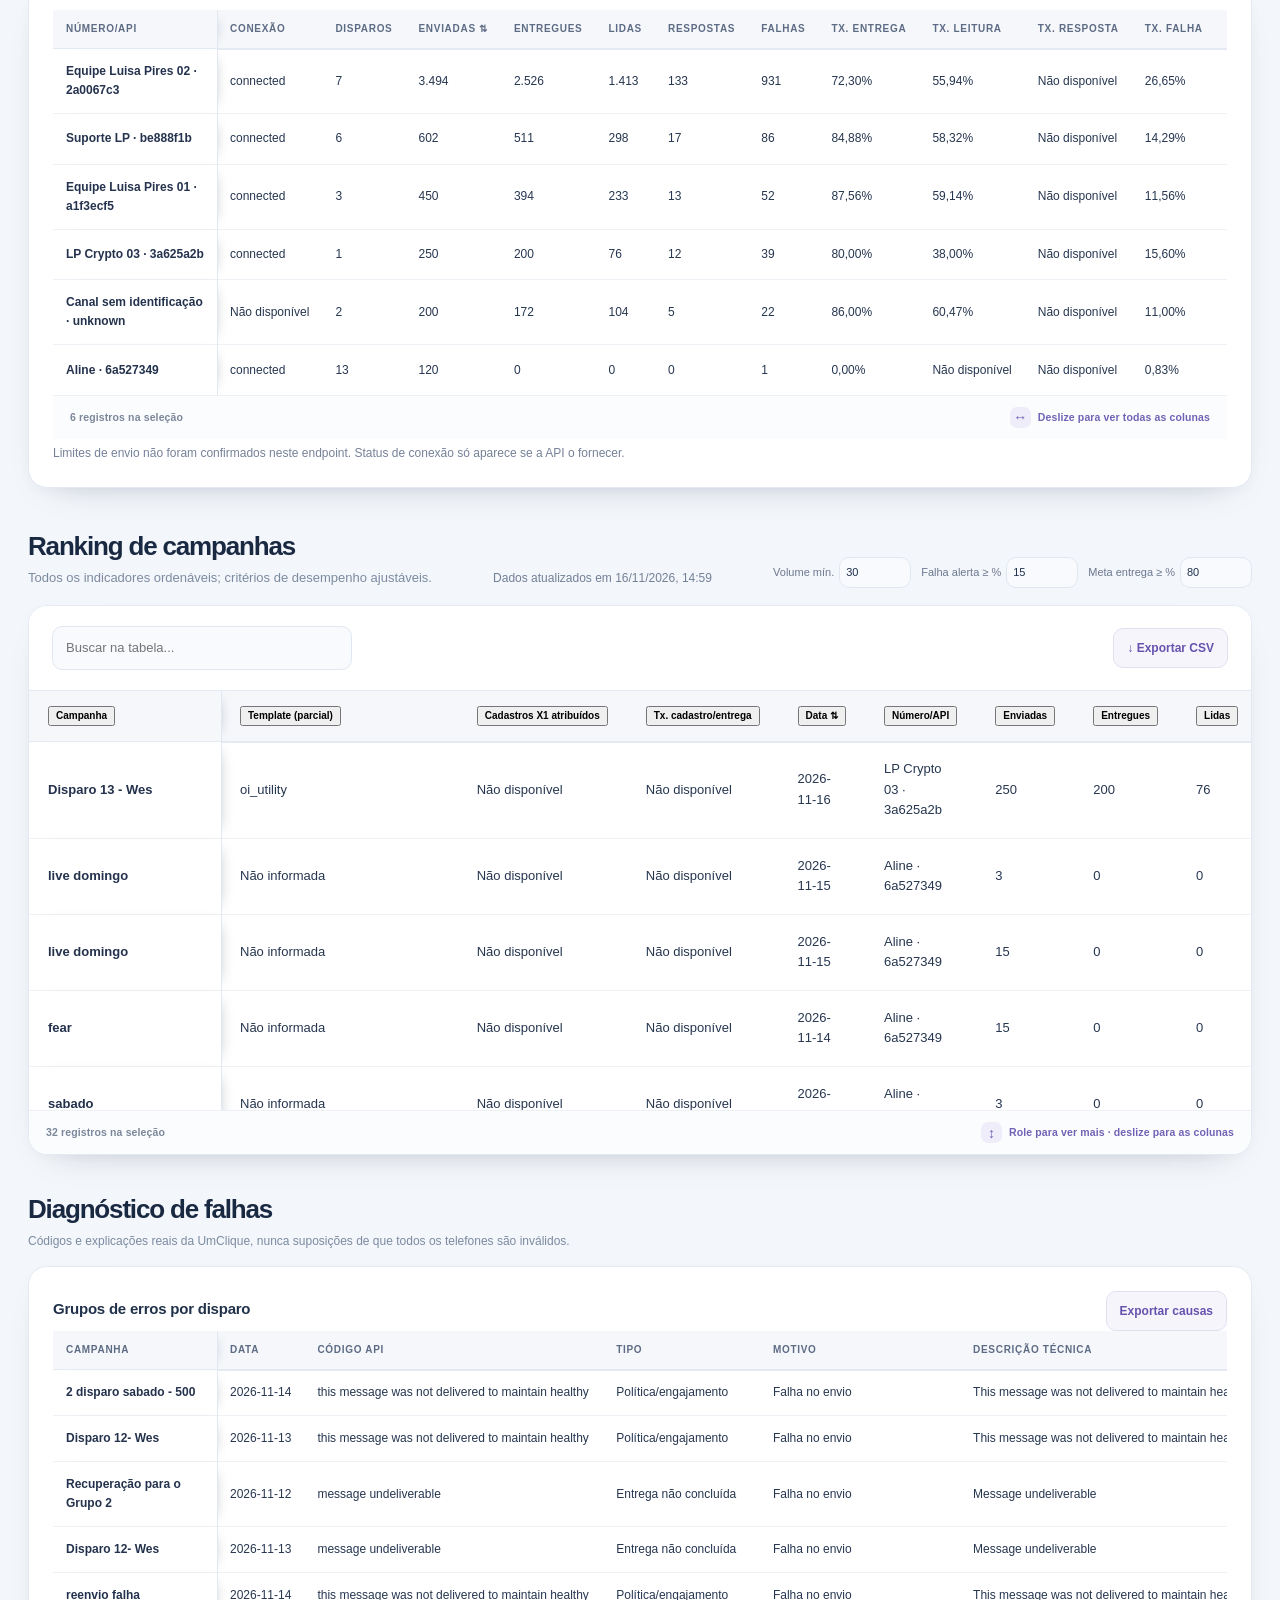
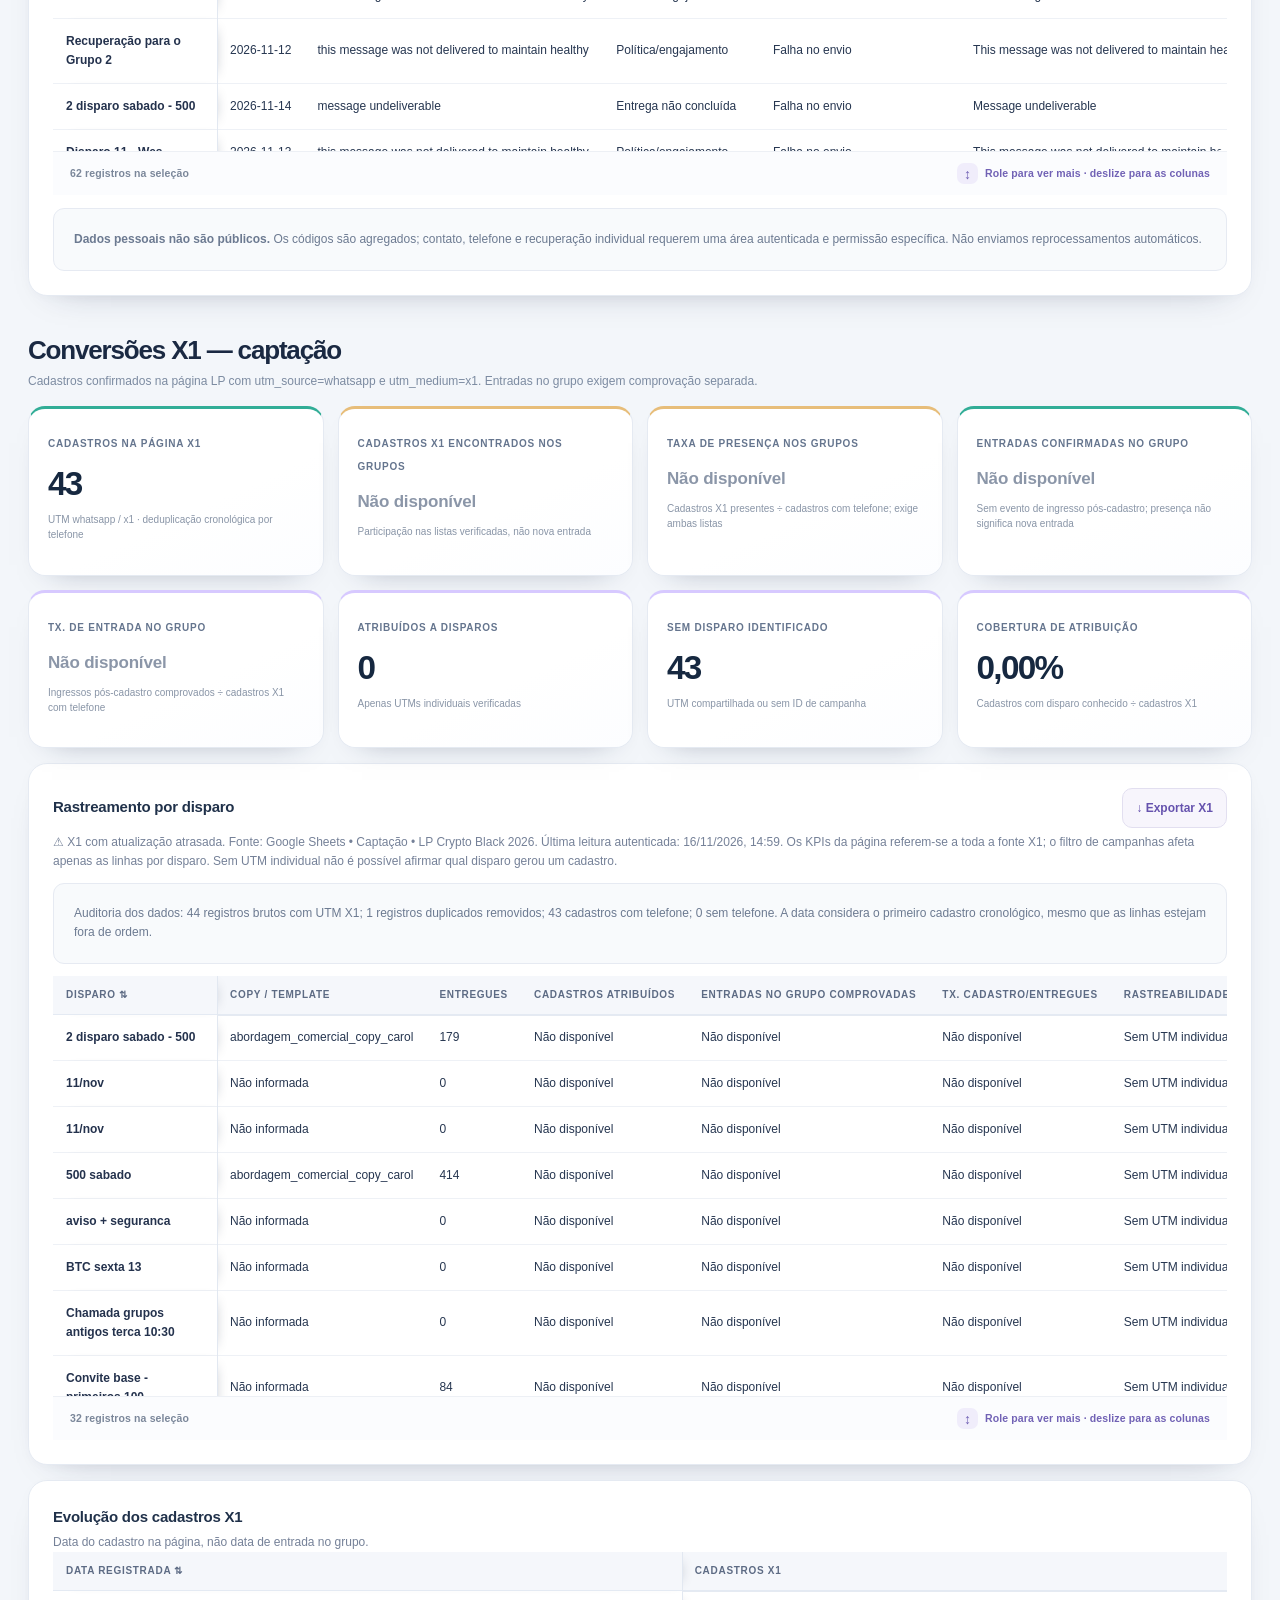
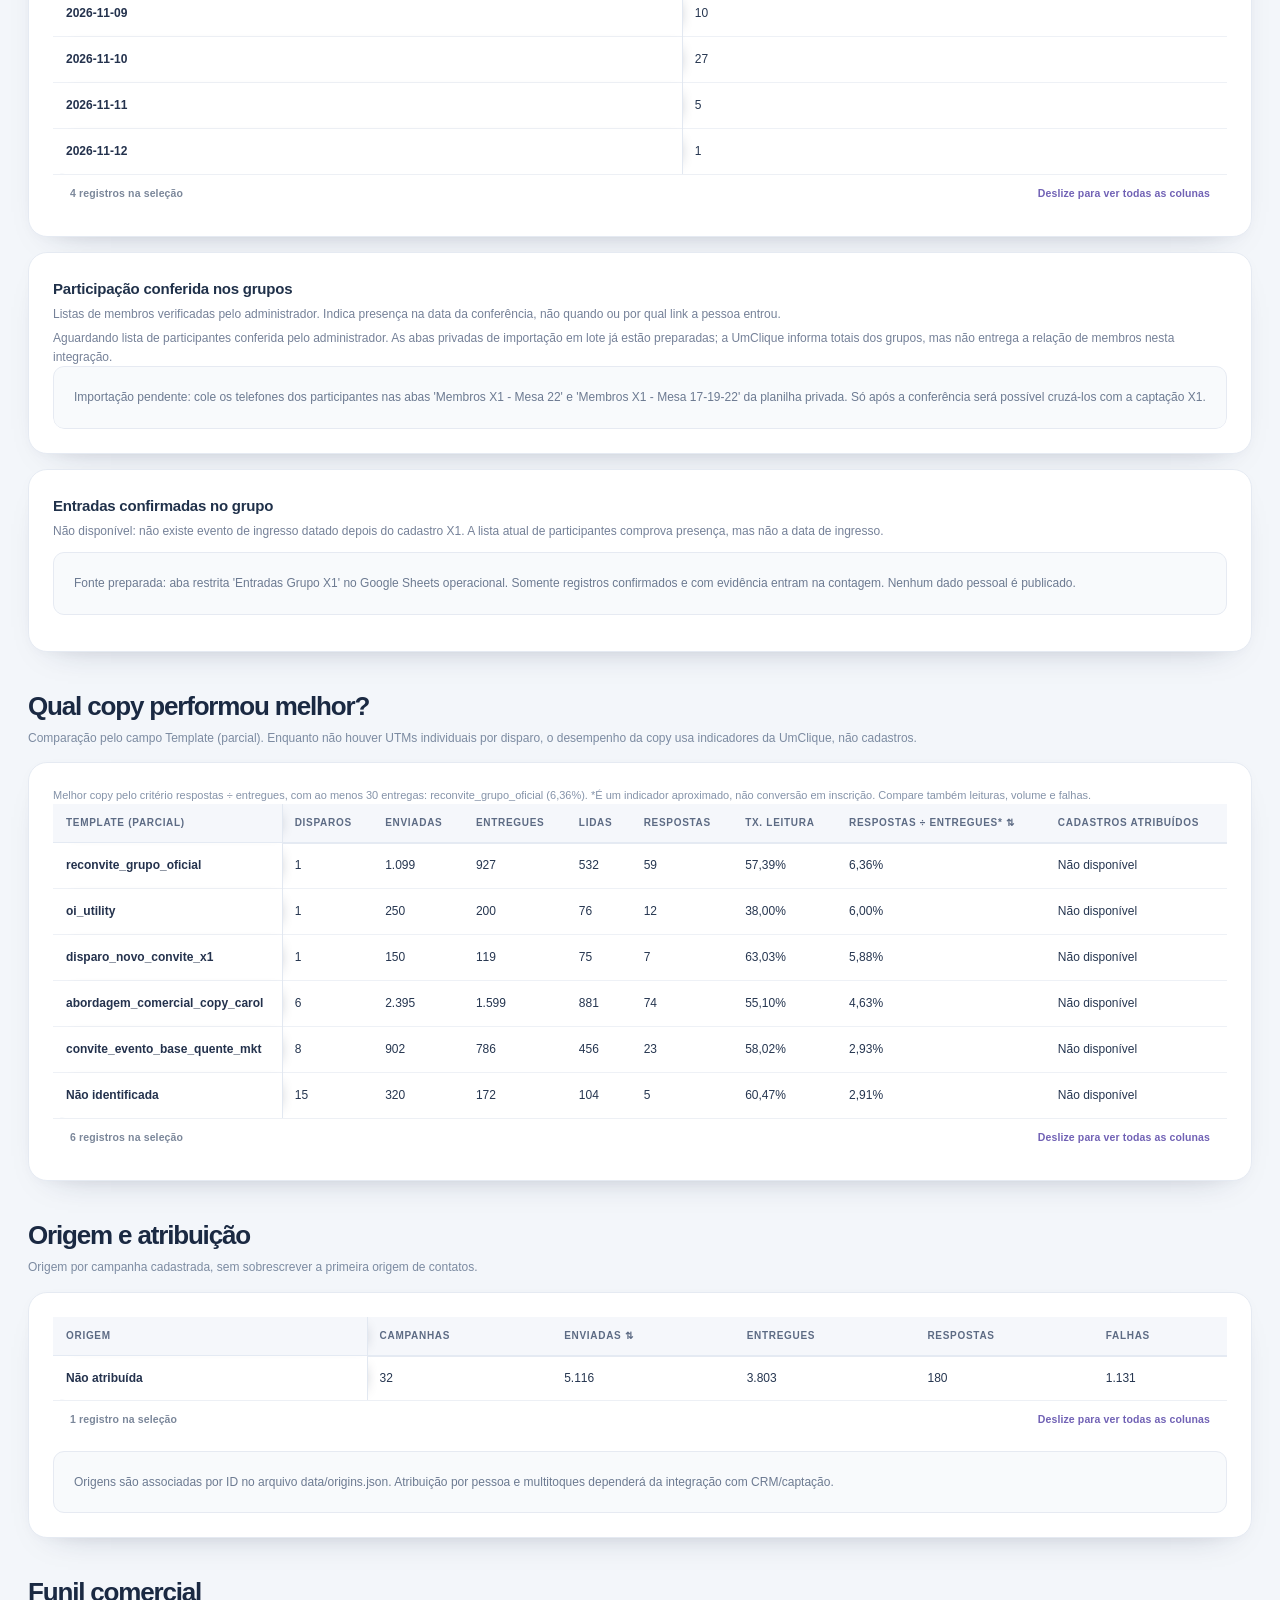
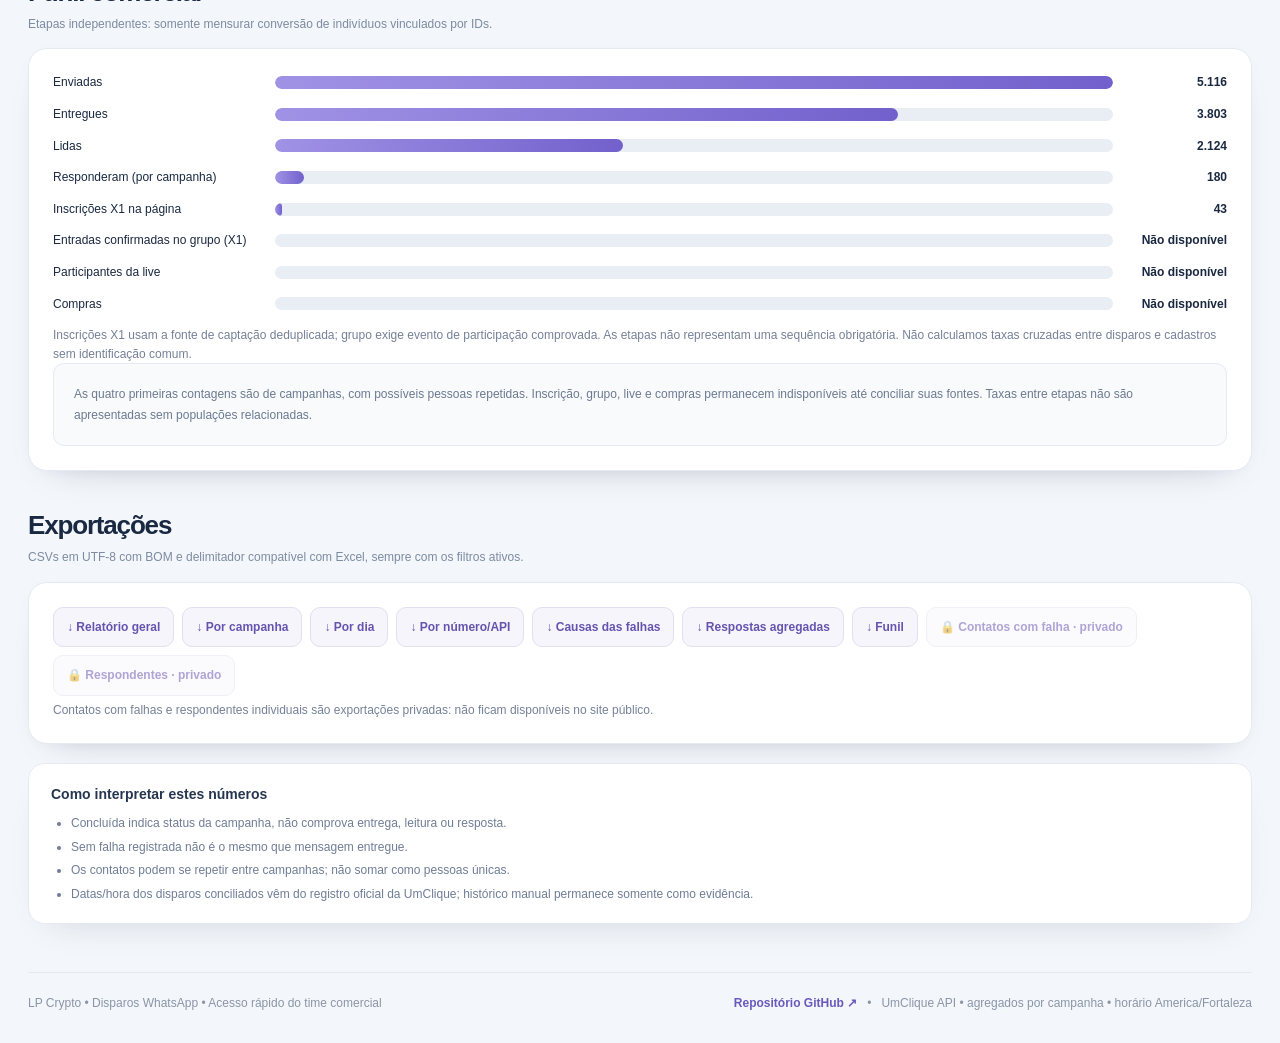
==== commit 591f521c: "Navegação: atalhos claros entre análises da plataforma" ====
--- a/index.html
+++ b/index.html
@@ -117,6 +117,19 @@
   </section>
 
   <main class="container">
+    <nav class="dashboard-jump" aria-label="Navegação rápida do dashboard">
+      <span class="dashboard-jump-label">EXPLORAR ANÁLISES</span>
+      <div class="dashboard-jump-links">
+        <a href="#analise">Visão geral</a>
+        <a href="#diario">Evolução</a>
+        <a href="#canais">Canais</a>
+        <a href="#campanhas">Campanhas</a>
+        <a href="#x1">Conversões X1</a>
+        <a href="#falhas">Falhas</a>
+        <a href="#copies">Mensagens</a>
+        <a href="#exportacoes">Relatórios</a>
+      </div>
+    </nav>
     <div class="overview">
       <div class="kpis" aria-label="Indicadores principais">
         <article class="kpi"><div class="kpi-top"><span class="kpi-label">Envios registrados</span><span class="kpi-symbol">↗</span></div><h2 id="kpiSent">—</h2><p>Soma dos volumes das campanhas</p></article>
